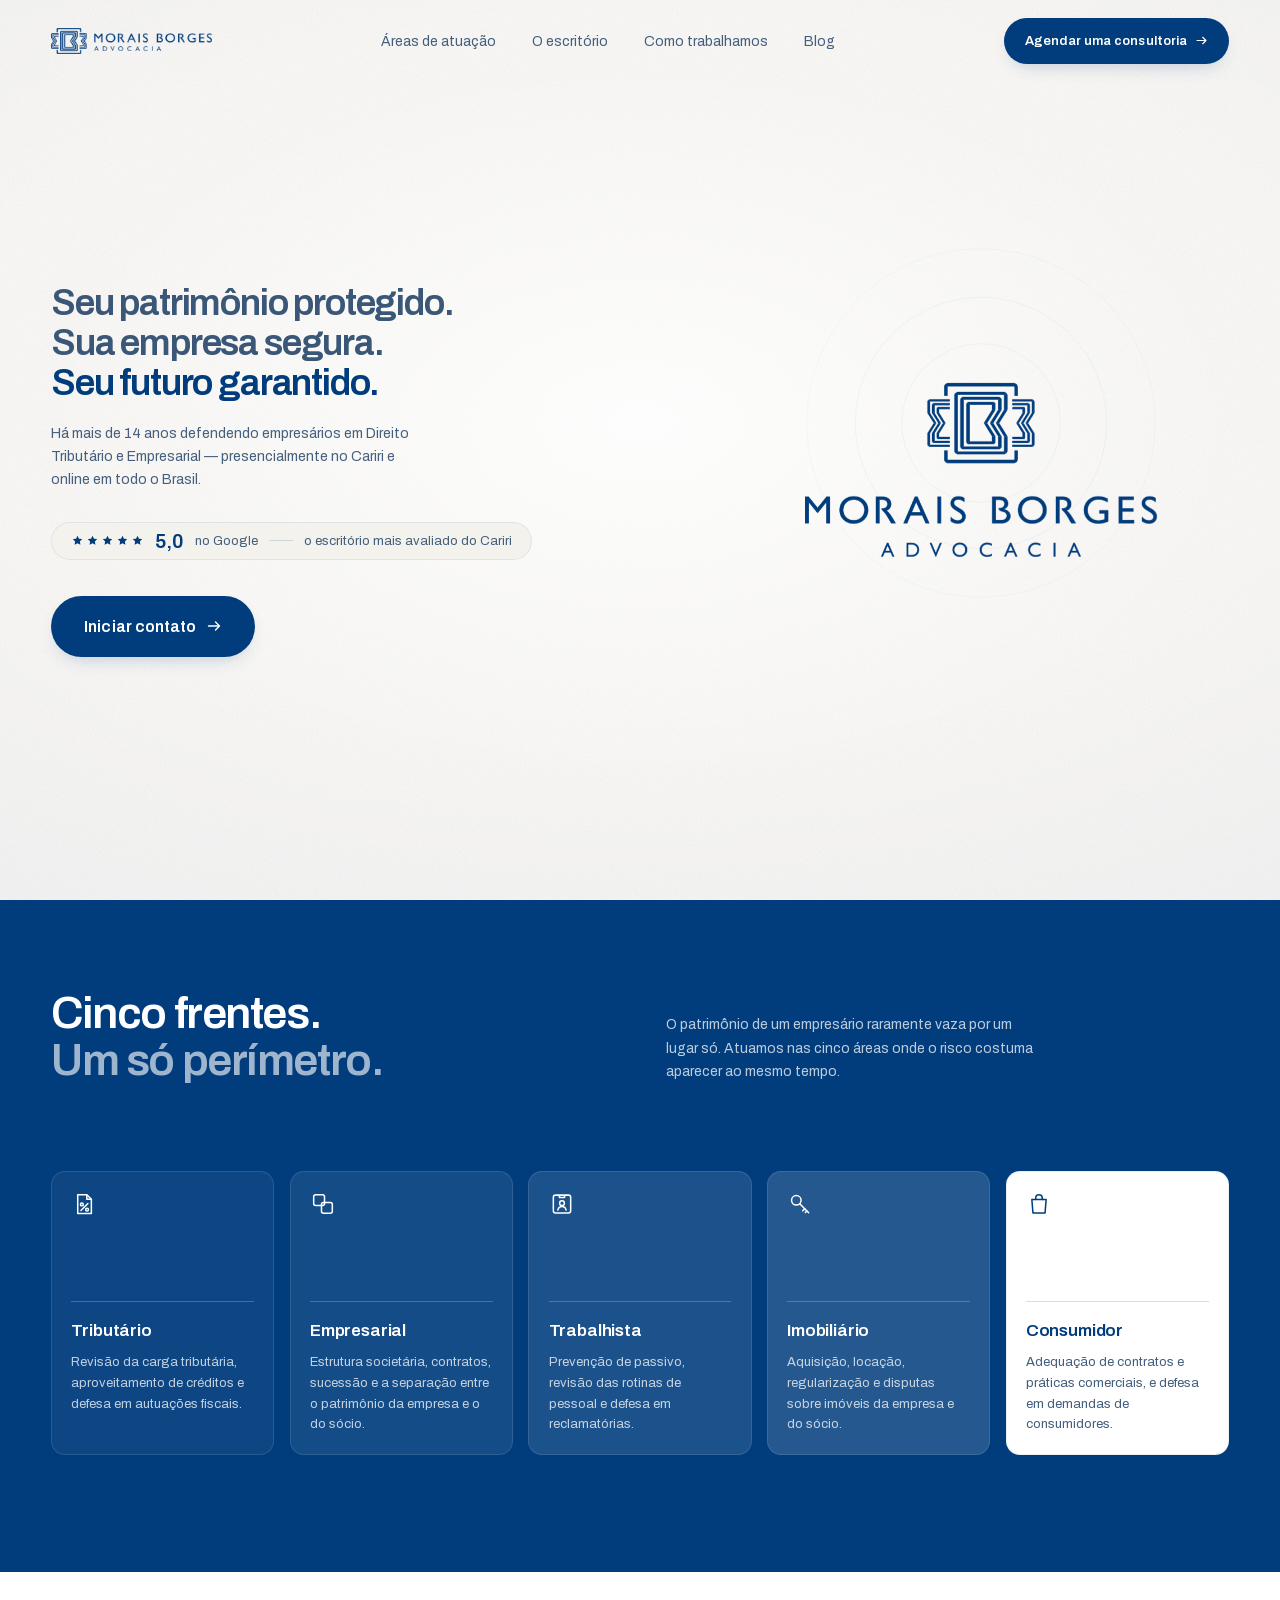
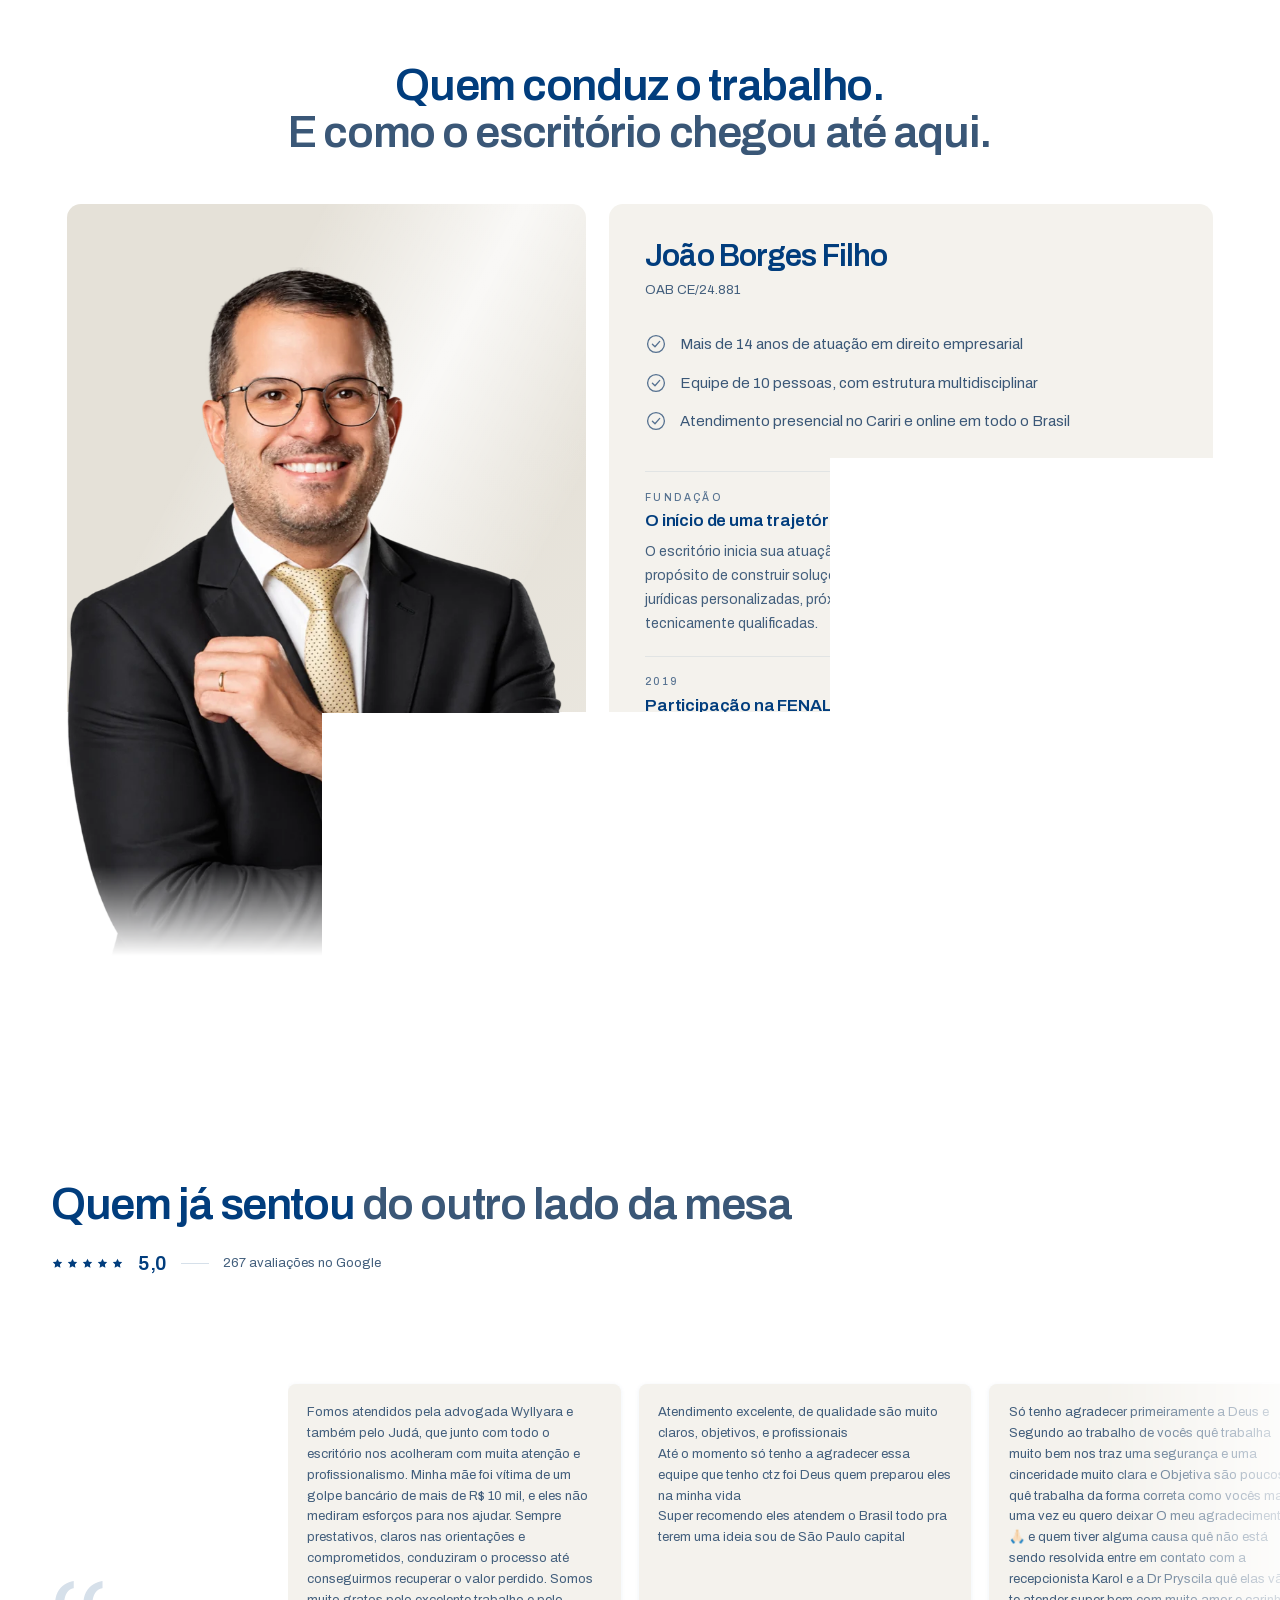
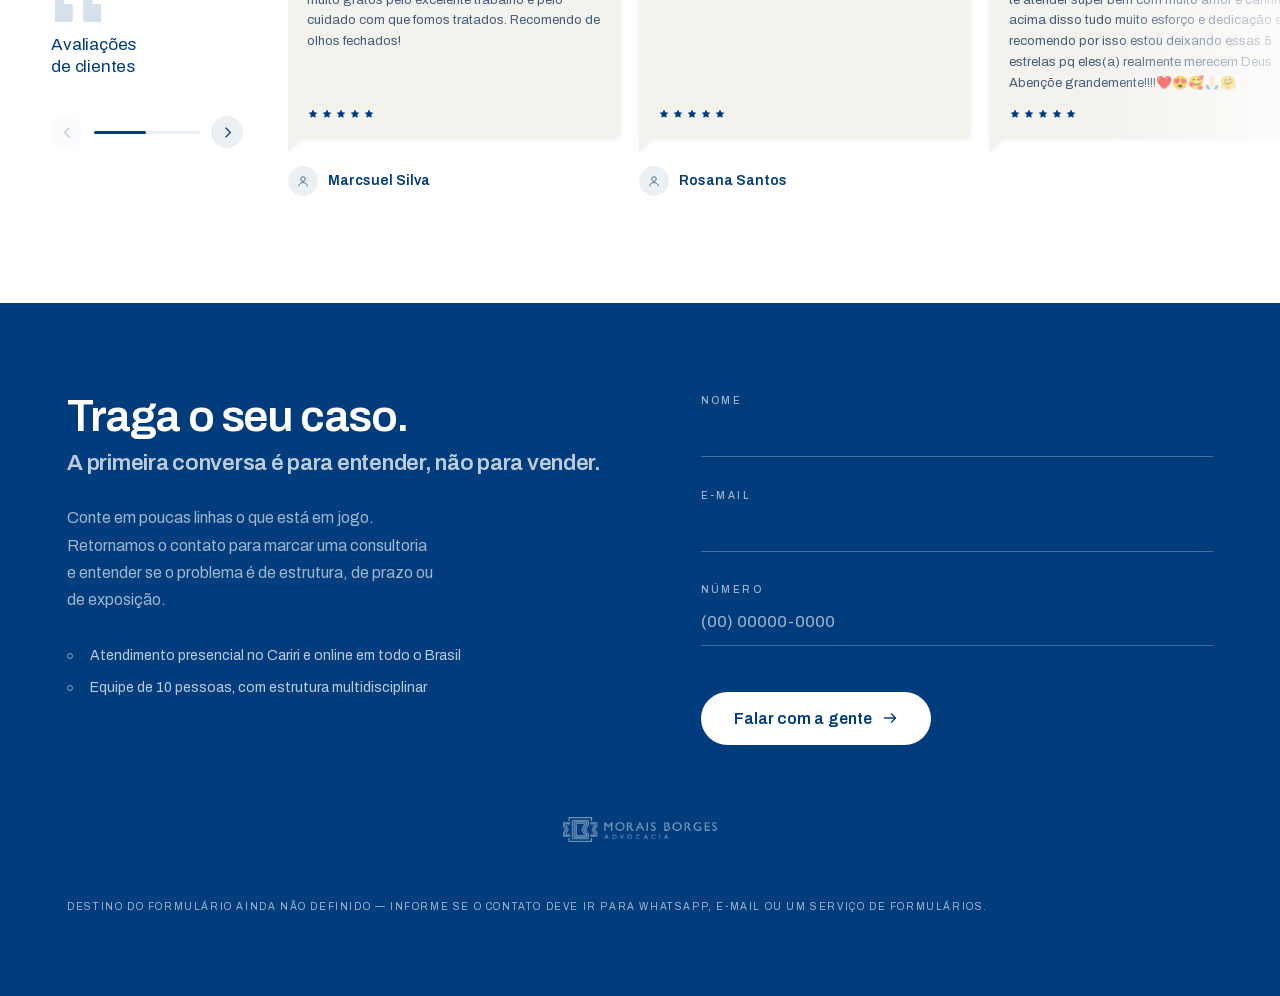
==== index.html @ 5ab36538 "Hero em duas colunas e retrato em cores na seção do escritório Duas mudanças pedidas pelo usuário, a" ====
<!doctype html>
<html lang="pt-BR">
<head>
  <meta charset="utf-8">
  <meta name="viewport" content="width=device-width, initial-scale=1">
  <title>Morais Borges — Advocacia Empresarial</title>
  <meta name="description" content="Advocacia empresarial preventiva em direito tributário, empresarial, trabalhista, imobiliário e do consumidor. Proteção patrimonial e redução de risco para empresários.">
  <meta name="theme-color" content="#ffffff">

  <link rel="preload" href="assets/fonts/archivo-0186fb75.woff2" as="font" type="font/woff2" crossorigin>
  <link rel="icon" href="assets/img/favicon-32.png" sizes="32x32">
  <link rel="apple-touch-icon" href="assets/img/favicon-180.png">
  <link rel="stylesheet" href="assets/css/fonts.css?v=20260930a">
  <link rel="stylesheet" href="assets/css/styles.css?v=20260930a">

  <script>
    // A revelação não depende de main.js: se ele falhar, faltar ou for bloqueado,
    // a hero ainda entra por conta própria em vez de ficar num campo vazio.
    document.documentElement.classList.add("js");
    document.addEventListener("DOMContentLoaded", function () {
      requestAnimationFrame(function () {
        requestAnimationFrame(function () { document.body.classList.add("is-ready"); });
      });
    });
  </script>
</head>
<body>
<!--
  THESIS: O padrão institucional da advocacia executado em papel branco, sem acento de
  cor: a autoridade vem da tipografia e da profundidade da tinta, não do dourado que a
  categoria usa por hábito. Recusa o arranjo frouxo do setor — foto de banco de imagens,
  balança, texto genérico centralizado sem grade.
  OWN-WORLD: papel branco com degraus de pedra quente (#FFFFFF → #E5E1D8), tinta azul
  (#013D7D, escolhida pelo usuário) como texto, fio, botão, faixa e único acento; uma grotesca só, do display
  à UI, com a hierarquia vindo de peso e entreletra; filetes de 1px, arcos concêntricos.
  STORY: o visitante entende que existe advocacia que atua antes do problema, acredita que
  este escritório trata patrimônio como estrutura, e agenda uma consultoria.
  FIRST VIEWPORT: uma coluna centrada de cinco peças — o lockup vertical da marca, com
  arcos concêntricos irradiando do monograma sobre papel iluminado no meio e fechado
  nas bordas; título em três linhas, as duas primeiras em tinta rebaixada e a
  terceira em tinta cheia; subtítulo; selo de prova em pílula de papel com
  as estrelas em tinta; e o botão de ação. O retrato, os balões de vidro e o traço de
  caneta existiram aqui e saíram a pedido do usuário; o retrato está guardado na pasta
  para uma seção futura.
  FORM: padrão da categoria escolhido pelo usuário na mesa de direção, depois revertido
  por ele do registro marinho-e-dourado para papel branco sem ouro; seed 777f4f62.
  FINISH: unreviewed and undocumented is unfinished; this build ends with the finish review, the verdict, and DESIGN.md
-->

<a class="skip-link" href="#conteudo">Pular para o conteúdo</a>

<header class="masthead" data-masthead>
  <div class="masthead__inner">
    <a class="brand" href="#topo">
      <img class="brand__logo" src="assets/img/logo-morais-borges.webp"
           alt="Morais Borges Advocacia — ir para o topo"
           width="856" height="143" fetchpriority="high" decoding="async">
    </a>

    <nav class="masthead__nav" aria-label="Navegação principal">
      <ul>
        <li><a href="#areas">Áreas de atuação</a></li>
        <li><a href="#escritorio">O escritório</a></li>
        <li><a href="#metodo">Como trabalhamos</a></li>
        <li><a href="blog.html">Blog</a></li>
      </ul>
    </nav>

    <div class="masthead__actions">
      <a class="btn btn--ink btn--sm" href="#agendar">
        Agendar uma consultoria
        <svg class="btn__arrow" viewBox="0 0 16 16" aria-hidden="true" focusable="false">
          <path d="M2.5 8h11M9.5 4l4 4-4 4" fill="none" stroke="currentColor" stroke-width="1.4" stroke-linecap="round" stroke-linejoin="round"/>
        </svg>
      </a>
      <button class="masthead__toggle" type="button" aria-expanded="false" aria-controls="menu-movel" data-menu-toggle>
        <span class="masthead__toggle-bars" aria-hidden="true"><i></i><i></i></span>
        <span class="u-sr">Abrir menu</span>
      </button>
    </div>
  </div>

  <div class="mobile-menu" id="menu-movel" hidden data-mobile-menu>
    <ul>
      <li><a href="#areas">Áreas de atuação</a></li>
      <li><a href="#escritorio">O escritório</a></li>
      <li><a href="#metodo">Como trabalhamos</a></li>
      <li><a href="blog.html">Blog</a></li>
    </ul>
    <a class="btn btn--ink btn--block" href="#agendar">Agendar uma consultoria</a>
  </div>
</header>

<main id="conteudo">

  <section class="hero" id="topo">
    <div class="hero__inner">

      <!-- Texto transcrito da imagem enviada pelo escritório. As três linhas do
           título são quebras autorais, não resultado de refluxo: a tríade se
           constrói uma linha por vez e precisa cair sempre assim. -->
      <div class="hero__lede">
        <h1 class="hero__title" data-reveal>
          <span class="hero__title-line">Seu patrimônio protegido.</span>
          <span class="hero__title-line">Sua empresa segura.</span>
          <em class="hero__title-line hero__title-line--accent">Seu futuro garantido.</em>
        </h1>

        <p class="hero__sub" data-reveal>
          Há mais de 14 anos defendendo empresários em Direito Tributário e
          Empresarial — presencialmente no Cariri e online em todo o Brasil.
        </p>

        <!-- As estrelas são desenhadas e ficam em tinta, não em ouro: esta
             página não tem cor de acento. O rótulo do role já diz a nota por
             extenso, então os cinco SVGs ficam fora da árvore acessível. -->
        <p class="hero__selo" data-reveal>
          <span class="hero__estrelas" role="img" aria-label="Nota cinco de cinco estrelas">
            <svg viewBox="0 0 24 24" aria-hidden="true"><path d="M12 3.1l2.7 5.47 6.03.88-4.36 4.25 1.03 6.01L12 16.87l-5.4 2.84 1.03-6.01L3.27 9.45l6.03-.88z" fill="currentColor"/></svg>
            <svg viewBox="0 0 24 24" aria-hidden="true"><path d="M12 3.1l2.7 5.47 6.03.88-4.36 4.25 1.03 6.01L12 16.87l-5.4 2.84 1.03-6.01L3.27 9.45l6.03-.88z" fill="currentColor"/></svg>
            <svg viewBox="0 0 24 24" aria-hidden="true"><path d="M12 3.1l2.7 5.47 6.03.88-4.36 4.25 1.03 6.01L12 16.87l-5.4 2.84 1.03-6.01L3.27 9.45l6.03-.88z" fill="currentColor"/></svg>
            <svg viewBox="0 0 24 24" aria-hidden="true"><path d="M12 3.1l2.7 5.47 6.03.88-4.36 4.25 1.03 6.01L12 16.87l-5.4 2.84 1.03-6.01L3.27 9.45l6.03-.88z" fill="currentColor"/></svg>
            <svg viewBox="0 0 24 24" aria-hidden="true"><path d="M12 3.1l2.7 5.47 6.03.88-4.36 4.25 1.03 6.01L12 16.87l-5.4 2.84 1.03-6.01L3.27 9.45l6.03-.88z" fill="currentColor"/></svg>
          </span>
          <b class="hero__nota">5,0</b>
          <span>no Google</span>
          <span class="hero__sep" aria-hidden="true"></span>
          <span>o escritório mais avaliado do Cariri</span>
        </p>

        <a class="btn btn--ink btn--lg hero__cta" href="#agendar" data-reveal>
          Iniciar contato
          <svg class="btn__arrow" viewBox="0 0 16 16" aria-hidden="true" focusable="false">
            <path d="M2.5 8h11M9.5 4l4 4-4 4" fill="none" stroke="currentColor" stroke-width="1.4" stroke-linecap="round" stroke-linejoin="round"/>
          </svg>
        </a>
      </div>
      <!-- A marca ocupa a coluna da direita, e os arcos são o halo dentro dela: concêntricos
           com o monograma, que já é feito de molduras concêntricas. Ficando
           dentro da figura, o halo acompanha a marca em qualquer largura sem
           precisar ser reancorado a cada quebra.
           O alt é vazio de propósito: o cabeçalho logo acima já anuncia
           "Morais Borges Advocacia", e repetir o nome aqui só faria o leitor
           de tela dizer a mesma coisa duas vezes. -->
      <figure class="hero__crest">
        <svg class="hero__arcs" viewBox="0 0 1000 1000" aria-hidden="true" focusable="false" data-parallax="-0.25">
          <g fill="none" stroke="currentColor" stroke-width="1" vector-effect="non-scaling-stroke">
            <circle cx="500" cy="500" r="150"/>
            <circle cx="500" cy="500" r="238"/>
            <circle cx="500" cy="500" r="330"/>
            <circle cx="500" cy="500" r="428"/>
            <circle cx="500" cy="500" r="534"/>
            <circle cx="500" cy="500" r="648"/>
          </g>
        </svg>

        <!-- A entrada vai na imagem, não na figura: a animação `rise` termina
             num transform próprio e apagaria o transform da figura. Quem
             carrega data-reveal não pode depender de transform. -->
        <img class="hero__logo" src="assets/img/logo-morais-borges-empilhado.webp" alt="" data-reveal
             width="1253" height="619" fetchpriority="high" decoding="async">
      </figure>
    </div>
  </section>

  <section class="areas" id="areas" aria-labelledby="areas-titulo">
    <div class="areas__inner">

      <header class="areas__head">
        <h2 class="areas__title" id="areas-titulo" data-reveal-scroll>
          Cinco frentes. <span>Um só perímetro.</span>
        </h2>
        <p class="areas__lede" data-reveal-scroll>
          O patrimônio de um empresário raramente vaza por um lugar só. Atuamos nas
          cinco áreas onde o risco costuma aparecer ao mesmo tempo.
        </p>
      </header>

      <ul class="areas__grid">
        <li class="area area--1" data-reveal-scroll>
          <span class="area__icon" aria-hidden="true">
            <svg viewBox="0 0 24 24" focusable="false"><path d="M6.2 3.4h8.4l4.2 4.2v13.2H6.2z" fill="none" stroke="currentColor" stroke-width="1.4" stroke-linejoin="round"/><path d="M14.6 3.4v4.2h4.2" fill="none" stroke="currentColor" stroke-width="1.4" stroke-linejoin="round"/><path d="M15.6 11.6 9.2 18" fill="none" stroke="currentColor" stroke-width="1.4" stroke-linecap="round"/><circle cx="10" cy="12.4" r="1.3" fill="none" stroke="currentColor" stroke-width="1.4"/><circle cx="14.8" cy="17.2" r="1.3" fill="none" stroke="currentColor" stroke-width="1.4"/></svg>
          </span>
          <span class="area__rule" aria-hidden="true"></span>
          <h3 class="area__name">Tributário</h3>
          <p class="area__text">Revisão da carga tributária, aproveitamento de créditos e defesa em autuações fiscais.</p>
        </li>
        <li class="area area--2" data-reveal-scroll>
          <span class="area__icon" aria-hidden="true">
            <svg viewBox="0 0 24 24" focusable="false"><rect x="3.4" y="3.4" width="10" height="10" rx="1.8" fill="none" stroke="currentColor" stroke-width="1.4"/><rect x="10.6" y="10.6" width="10" height="10" rx="1.8" fill="none" stroke="currentColor" stroke-width="1.4"/></svg>
          </span>
          <span class="area__rule" aria-hidden="true"></span>
          <h3 class="area__name">Empresarial</h3>
          <p class="area__text">Estrutura societária, contratos, sucessão e a separação entre o patrimônio da empresa e o do sócio.</p>
        </li>
        <li class="area area--3" data-reveal-scroll>
          <span class="area__icon" aria-hidden="true">
            <svg viewBox="0 0 24 24" focusable="false"><rect x="4" y="3.8" width="16" height="16.4" rx="2" fill="none" stroke="currentColor" stroke-width="1.4"/><path d="M9.6 3.8v2.2h4.8V3.8" fill="none" stroke="currentColor" stroke-width="1.4" stroke-linejoin="round"/><circle cx="12" cy="11.2" r="2.2" fill="none" stroke="currentColor" stroke-width="1.4"/><path d="M8.2 17.6c.5-2.1 2-3.2 3.8-3.2s3.3 1.1 3.8 3.2" fill="none" stroke="currentColor" stroke-width="1.4" stroke-linecap="round"/></svg>
          </span>
          <span class="area__rule" aria-hidden="true"></span>
          <h3 class="area__name">Trabalhista</h3>
          <p class="area__text">Prevenção de passivo, revisão das rotinas de pessoal e defesa em reclamatórias.</p>
        </li>
        <li class="area area--4" data-reveal-scroll>
          <span class="area__icon" aria-hidden="true">
            <svg viewBox="0 0 24 24" focusable="false"><circle cx="8.6" cy="8.6" r="4.4" fill="none" stroke="currentColor" stroke-width="1.4"/><path d="M11.8 11.8 20 20" fill="none" stroke="currentColor" stroke-width="1.4" stroke-linecap="round"/><path d="M16.4 16.4l-1.9 1.9M18.4 18.4l-1.5 1.5" fill="none" stroke="currentColor" stroke-width="1.4" stroke-linecap="round"/></svg>
          </span>
          <span class="area__rule" aria-hidden="true"></span>
          <h3 class="area__name">Imobiliário</h3>
          <p class="area__text">Aquisição, locação, regularização e disputas sobre imóveis da empresa e do sócio.</p>
        </li>
        <li class="area area--5" data-reveal-scroll>
          <span class="area__icon" aria-hidden="true">
            <svg viewBox="0 0 24 24" focusable="false"><path d="M5.4 7.8h13.2l-1 12.4H6.4z" fill="none" stroke="currentColor" stroke-width="1.4" stroke-linejoin="round"/><path d="M9 7.8V6.4a3 3 0 0 1 6 0v1.4" fill="none" stroke="currentColor" stroke-width="1.4" stroke-linecap="round"/></svg>
          </span>
          <span class="area__rule" aria-hidden="true"></span>
          <h3 class="area__name">Consumidor</h3>
          <p class="area__text">Adequação de contratos e práticas comerciais, e defesa em demandas de consumidores.</p>
        </li>
      </ul>

    </div>
  </section>

  <section class="profile" id="escritorio" aria-labelledby="escritorio-titulo">
    <div class="profile__inner">

      <h2 class="profile__title" id="escritorio-titulo" data-reveal-scroll>
        Quem conduz o trabalho.
        <span>E como o escritório chegou até aqui.</span>
      </h2>


      <div class="duo" data-reveal-scroll>

        <figure class="duo__photo">
          <img src="assets/img/retrato-advogado-cor.webp" alt="Retrato de João Borges Filho" width="754" height="1000" loading="lazy" decoding="async">
        </figure>

        <div class="duo__panel">

          <p class="duo__name">João Borges Filho</p>
          <p class="duo__oab">OAB CE/24.881</p>

          <ul class="checks">
            <li>
              <svg viewBox="0 0 22 22" aria-hidden="true" focusable="false">
                <circle cx="11" cy="11" r="8.4" fill="none" stroke="currentColor" stroke-width="1.3"/>
                <path d="M7.4 11.2 10 13.8l4.7-5.4" fill="none" stroke="currentColor" stroke-width="1.3" stroke-linecap="round" stroke-linejoin="round"/>
              </svg>
              Mais de 14 anos de atuação em direito empresarial
            </li>
            <li>
              <svg viewBox="0 0 22 22" aria-hidden="true" focusable="false">
                <circle cx="11" cy="11" r="8.4" fill="none" stroke="currentColor" stroke-width="1.3"/>
                <path d="M7.4 11.2 10 13.8l4.7-5.4" fill="none" stroke="currentColor" stroke-width="1.3" stroke-linecap="round" stroke-linejoin="round"/>
              </svg>
              Equipe de 10 pessoas, com estrutura multidisciplinar
            </li>
            <li>
              <svg viewBox="0 0 22 22" aria-hidden="true" focusable="false">
                <circle cx="11" cy="11" r="8.4" fill="none" stroke="currentColor" stroke-width="1.3"/>
                <path d="M7.4 11.2 10 13.8l4.7-5.4" fill="none" stroke="currentColor" stroke-width="1.3" stroke-linecap="round" stroke-linejoin="round"/>
              </svg>
              Atendimento presencial no Cariri e online em todo o Brasil
            </li>
          </ul>

          <div class="duo__story">
            <article class="marco">
              <span class="marco__label">Fundação</span>
              <h3 class="marco__title">O início de uma trajetória</h3>
              <p class="marco__text">O escritório inicia sua atuação com o propósito de construir soluções jurídicas personalizadas, próximas e tecnicamente qualificadas.</p>
            </article>
            <article class="marco">
              <span class="marco__label">2018</span>
              <h3 class="marco__title">Prêmio CDL Joazeiro Empresarial</h3>
              <p class="marco__text">Reconhecimento da trajetória e da atuação junto ao ambiente empresarial da região.</p>
            </article>
            <article class="marco">
              <span class="marco__label">2019</span>
              <h3 class="marco__title">Participação na FENALAW</h3>
              <p class="marco__text">Presença em um dos principais eventos jurídicos da América Latina.</p>
            </article>
            <article class="marco">
              <span class="marco__label">Hoje</span>
              <h3 class="marco__title">Uma equipe de 10 pessoas</h3>
              <p class="marco__text">Uma estrutura multidisciplinar preparada para atender clientes presencialmente no Cariri e online em todo o Brasil.</p>
            </article>
          </div>

          <a class="btn btn--ink btn--lg duo__cta" href="#agendar">
            Agendar uma consultoria
            <svg class="btn__arrow" viewBox="0 0 16 16" aria-hidden="true" focusable="false">
              <path d="M2.5 8h11M9.5 4l4 4-4 4" fill="none" stroke="currentColor" stroke-width="1.4" stroke-linecap="round" stroke-linejoin="round"/>
            </svg>
          </a>

        </div>
      </div>


    </div>
  </section>

  <!-- Avaliações reais do perfil do Google, transcritas literalmente: grafia,
       pontuação, quebras de linha e emoji são de quem escreveu, e não foram
       corrigidos. Editar as palavras de um cliente é falsear o depoimento.
       Faltam quatro das dez pedidas — ao acrescentar, copiar a estrutura de um
       card e ajustar data-nota e o aria-label se a nota não for cinco.
       NÃO inventar depoimento, nome ou nota. -->
  <section class="reviews" id="avaliacoes" aria-labelledby="avaliacoes-titulo">
    <div class="reviews__inner">

      <header class="reviews__head">
        <h2 class="reviews__title" id="avaliacoes-titulo" data-reveal-scroll>
          Quem já sentou <span>do outro lado da mesa</span>
        </h2>

        <p class="reviews__stat" data-reveal-scroll>
          <span class="reviews__stars" role="img" aria-label="Nota cinco de cinco">
            <svg viewBox="0 0 24 24" aria-hidden="true"><path d="M12 3.1l2.7 5.47 6.03.88-4.36 4.25 1.03 6.01L12 16.87l-5.4 2.84 1.03-6.01L3.27 9.45l6.03-.88z" fill="currentColor"/></svg>
            <svg viewBox="0 0 24 24" aria-hidden="true"><path d="M12 3.1l2.7 5.47 6.03.88-4.36 4.25 1.03 6.01L12 16.87l-5.4 2.84 1.03-6.01L3.27 9.45l6.03-.88z" fill="currentColor"/></svg>
            <svg viewBox="0 0 24 24" aria-hidden="true"><path d="M12 3.1l2.7 5.47 6.03.88-4.36 4.25 1.03 6.01L12 16.87l-5.4 2.84 1.03-6.01L3.27 9.45l6.03-.88z" fill="currentColor"/></svg>
            <svg viewBox="0 0 24 24" aria-hidden="true"><path d="M12 3.1l2.7 5.47 6.03.88-4.36 4.25 1.03 6.01L12 16.87l-5.4 2.84 1.03-6.01L3.27 9.45l6.03-.88z" fill="currentColor"/></svg>
            <svg viewBox="0 0 24 24" aria-hidden="true"><path d="M12 3.1l2.7 5.47 6.03.88-4.36 4.25 1.03 6.01L12 16.87l-5.4 2.84 1.03-6.01L3.27 9.45l6.03-.88z" fill="currentColor"/></svg>
          </span>
          <b class="reviews__score">5,0</b>
          <span class="reviews__sep" aria-hidden="true"></span>
          <span>267 avaliações no Google</span>
        </p>
      </header>

      <div class="reviews__body">

        <aside class="reviews__aside" data-reveal-scroll>
          <span class="reviews__quote" aria-hidden="true">&ldquo;</span>
          <p class="reviews__label">Avaliações<br>de clientes</p>

          <div class="reviews__nav">
            <button class="reviews__arrow" type="button" data-scroll="prev" aria-controls="trilho-avaliacoes">
              <svg viewBox="0 0 16 16" aria-hidden="true" focusable="false"><path d="M10 2.5 4.5 8l5.5 5.5" fill="none" stroke="currentColor" stroke-width="1.5" stroke-linecap="round" stroke-linejoin="round"/></svg>
              <span class="u-sr">Avaliações anteriores</span>
            </button>
            <div class="reviews__progress" data-drag><span data-progress></span></div>
            <button class="reviews__arrow" type="button" data-scroll="next" aria-controls="trilho-avaliacoes">
              <svg viewBox="0 0 16 16" aria-hidden="true" focusable="false"><path d="M6 2.5 11.5 8 6 13.5" fill="none" stroke="currentColor" stroke-width="1.5" stroke-linecap="round" stroke-linejoin="round"/></svg>
              <span class="u-sr">Próximas avaliações</span>
            </button>
          </div>
        </aside>

        <ul class="reviews__track" id="trilho-avaliacoes" data-track tabindex="0" aria-label="Avaliações de clientes">
          <li class="review" data-reveal-scroll>
            <div class="review__bubble">
              <p class="review__text">Fomos atendidos pela advogada Wyllyara e também pelo Judá, que junto com todo o escritório nos acolheram com muita atenção e profissionalismo. Minha mãe foi vítima de um golpe bancário de mais de R$ 10 mil, e eles não mediram esforços para nos ajudar. Sempre prestativos, claros nas orientações e comprometidos, conduziram o processo até conseguirmos recuperar o valor perdido. Somos muito gratos pelo excelente trabalho e pelo cuidado com que fomos tratados. Recomendo de olhos fechados!</p>
              <span class="review__stars" role="img" aria-label="Nota cinco de cinco estrelas" data-nota="5">
                <svg viewBox="0 0 24 24" aria-hidden="true"><path d="M12 3.1l2.7 5.47 6.03.88-4.36 4.25 1.03 6.01L12 16.87l-5.4 2.84 1.03-6.01L3.27 9.45l6.03-.88z" fill="currentColor"/></svg>
                <svg viewBox="0 0 24 24" aria-hidden="true"><path d="M12 3.1l2.7 5.47 6.03.88-4.36 4.25 1.03 6.01L12 16.87l-5.4 2.84 1.03-6.01L3.27 9.45l6.03-.88z" fill="currentColor"/></svg>
                <svg viewBox="0 0 24 24" aria-hidden="true"><path d="M12 3.1l2.7 5.47 6.03.88-4.36 4.25 1.03 6.01L12 16.87l-5.4 2.84 1.03-6.01L3.27 9.45l6.03-.88z" fill="currentColor"/></svg>
                <svg viewBox="0 0 24 24" aria-hidden="true"><path d="M12 3.1l2.7 5.47 6.03.88-4.36 4.25 1.03 6.01L12 16.87l-5.4 2.84 1.03-6.01L3.27 9.45l6.03-.88z" fill="currentColor"/></svg>
                <svg viewBox="0 0 24 24" aria-hidden="true"><path d="M12 3.1l2.7 5.47 6.03.88-4.36 4.25 1.03 6.01L12 16.87l-5.4 2.84 1.03-6.01L3.27 9.45l6.03-.88z" fill="currentColor"/></svg>
              </span>
            </div>
            <div class="review__author">
              <span class="review__avatar" aria-hidden="true">
                <svg viewBox="0 0 24 24" focusable="false"><circle cx="12" cy="9" r="3.4" fill="none" stroke="currentColor" stroke-width="1.4"/><path d="M5.6 19.3c.7-3.3 3.3-5 6.4-5s5.7 1.7 6.4 5" fill="none" stroke="currentColor" stroke-width="1.4" stroke-linecap="round"/></svg>
              </span>
              <span class="review__who">
                <span class="review__name">Marcsuel Silva</span>
              </span>
            </div>
          </li>
          <li class="review" data-reveal-scroll>
            <div class="review__bubble">
              <p class="review__text">Atendimento excelente, de qualidade são muito claros, objetivos, e profissionais<br>
                Até o momento só tenho a agradecer essa equipe que tenho ctz foi Deus quem preparou eles na minha vida<br>
                Super recomendo eles atendem o Brasil todo pra terem uma ideia sou de São Paulo capital</p>
              <span class="review__stars" role="img" aria-label="Nota cinco de cinco estrelas" data-nota="5">
                <svg viewBox="0 0 24 24" aria-hidden="true"><path d="M12 3.1l2.7 5.47 6.03.88-4.36 4.25 1.03 6.01L12 16.87l-5.4 2.84 1.03-6.01L3.27 9.45l6.03-.88z" fill="currentColor"/></svg>
                <svg viewBox="0 0 24 24" aria-hidden="true"><path d="M12 3.1l2.7 5.47 6.03.88-4.36 4.25 1.03 6.01L12 16.87l-5.4 2.84 1.03-6.01L3.27 9.45l6.03-.88z" fill="currentColor"/></svg>
                <svg viewBox="0 0 24 24" aria-hidden="true"><path d="M12 3.1l2.7 5.47 6.03.88-4.36 4.25 1.03 6.01L12 16.87l-5.4 2.84 1.03-6.01L3.27 9.45l6.03-.88z" fill="currentColor"/></svg>
                <svg viewBox="0 0 24 24" aria-hidden="true"><path d="M12 3.1l2.7 5.47 6.03.88-4.36 4.25 1.03 6.01L12 16.87l-5.4 2.84 1.03-6.01L3.27 9.45l6.03-.88z" fill="currentColor"/></svg>
                <svg viewBox="0 0 24 24" aria-hidden="true"><path d="M12 3.1l2.7 5.47 6.03.88-4.36 4.25 1.03 6.01L12 16.87l-5.4 2.84 1.03-6.01L3.27 9.45l6.03-.88z" fill="currentColor"/></svg>
              </span>
            </div>
            <div class="review__author">
              <span class="review__avatar" aria-hidden="true">
                <svg viewBox="0 0 24 24" focusable="false"><circle cx="12" cy="9" r="3.4" fill="none" stroke="currentColor" stroke-width="1.4"/><path d="M5.6 19.3c.7-3.3 3.3-5 6.4-5s5.7 1.7 6.4 5" fill="none" stroke="currentColor" stroke-width="1.4" stroke-linecap="round"/></svg>
              </span>
              <span class="review__who">
                <span class="review__name">Rosana Santos</span>
              </span>
            </div>
          </li>
          <li class="review" data-reveal-scroll>
            <div class="review__bubble">
              <p class="review__text">Só tenho agradecer primeiramente a Deus e Segundo ao trabalho de vocês quê trabalha muito bem nos traz uma segurança e uma cinceridade muito clara e Objetiva são poucos quê trabalha da forma correta como vocês mais uma vez eu quero deixar O meu agradecimento 🙏🏻 e quem tiver alguma causa quê não está sendo resolvida entre em contato com a recepcionista Karol e a Dr Pryscila quê elas vão te atender super bem com muito amor e carinho e acima disso tudo muito esforço e dedicação eu recomendo por isso estou deixando essas 5 estrelas pq eles(a) realmente merecem Deus Abençõe grandemente!!!!❤️😍🥰🙏🏻🤗</p>
              <span class="review__stars" role="img" aria-label="Nota cinco de cinco estrelas" data-nota="5">
                <svg viewBox="0 0 24 24" aria-hidden="true"><path d="M12 3.1l2.7 5.47 6.03.88-4.36 4.25 1.03 6.01L12 16.87l-5.4 2.84 1.03-6.01L3.27 9.45l6.03-.88z" fill="currentColor"/></svg>
                <svg viewBox="0 0 24 24" aria-hidden="true"><path d="M12 3.1l2.7 5.47 6.03.88-4.36 4.25 1.03 6.01L12 16.87l-5.4 2.84 1.03-6.01L3.27 9.45l6.03-.88z" fill="currentColor"/></svg>
                <svg viewBox="0 0 24 24" aria-hidden="true"><path d="M12 3.1l2.7 5.47 6.03.88-4.36 4.25 1.03 6.01L12 16.87l-5.4 2.84 1.03-6.01L3.27 9.45l6.03-.88z" fill="currentColor"/></svg>
                <svg viewBox="0 0 24 24" aria-hidden="true"><path d="M12 3.1l2.7 5.47 6.03.88-4.36 4.25 1.03 6.01L12 16.87l-5.4 2.84 1.03-6.01L3.27 9.45l6.03-.88z" fill="currentColor"/></svg>
                <svg viewBox="0 0 24 24" aria-hidden="true"><path d="M12 3.1l2.7 5.47 6.03.88-4.36 4.25 1.03 6.01L12 16.87l-5.4 2.84 1.03-6.01L3.27 9.45l6.03-.88z" fill="currentColor"/></svg>
              </span>
            </div>
            <div class="review__author">
              <span class="review__avatar" aria-hidden="true">
                <svg viewBox="0 0 24 24" focusable="false"><circle cx="12" cy="9" r="3.4" fill="none" stroke="currentColor" stroke-width="1.4"/><path d="M5.6 19.3c.7-3.3 3.3-5 6.4-5s5.7 1.7 6.4 5" fill="none" stroke="currentColor" stroke-width="1.4" stroke-linecap="round"/></svg>
              </span>
              <span class="review__who">
                <span class="review__name">Beatriz Bezerra</span>
              </span>
            </div>
          </li>
          <li class="review" data-reveal-scroll>
            <div class="review__bubble">
              <p class="review__text">Escritório de excelência, com profissionais competentes, humanos e sensíveis, características fundamentais para nos ajudar a solucionar nossas questões que envolvam a justiça.<br>
                Um dos pontos principais que encontrei, ao precisar dos serviços do escritório Morais Borges Advocacia foi a maneira como fui acolhida e tive minha demanda ouvida com atenção e cuidado. Depois disso, me chamou a atenção a celeridade e o zelo dos profissionais, sempre prontos a tirar todas as minhas dúvidas.<br>
                Estão de parabéns. Recomendo sem pestanejar.</p>
              <span class="review__stars" role="img" aria-label="Nota cinco de cinco estrelas" data-nota="5">
                <svg viewBox="0 0 24 24" aria-hidden="true"><path d="M12 3.1l2.7 5.47 6.03.88-4.36 4.25 1.03 6.01L12 16.87l-5.4 2.84 1.03-6.01L3.27 9.45l6.03-.88z" fill="currentColor"/></svg>
                <svg viewBox="0 0 24 24" aria-hidden="true"><path d="M12 3.1l2.7 5.47 6.03.88-4.36 4.25 1.03 6.01L12 16.87l-5.4 2.84 1.03-6.01L3.27 9.45l6.03-.88z" fill="currentColor"/></svg>
                <svg viewBox="0 0 24 24" aria-hidden="true"><path d="M12 3.1l2.7 5.47 6.03.88-4.36 4.25 1.03 6.01L12 16.87l-5.4 2.84 1.03-6.01L3.27 9.45l6.03-.88z" fill="currentColor"/></svg>
                <svg viewBox="0 0 24 24" aria-hidden="true"><path d="M12 3.1l2.7 5.47 6.03.88-4.36 4.25 1.03 6.01L12 16.87l-5.4 2.84 1.03-6.01L3.27 9.45l6.03-.88z" fill="currentColor"/></svg>
                <svg viewBox="0 0 24 24" aria-hidden="true"><path d="M12 3.1l2.7 5.47 6.03.88-4.36 4.25 1.03 6.01L12 16.87l-5.4 2.84 1.03-6.01L3.27 9.45l6.03-.88z" fill="currentColor"/></svg>
              </span>
            </div>
            <div class="review__author">
              <span class="review__avatar" aria-hidden="true">
                <svg viewBox="0 0 24 24" focusable="false"><circle cx="12" cy="9" r="3.4" fill="none" stroke="currentColor" stroke-width="1.4"/><path d="M5.6 19.3c.7-3.3 3.3-5 6.4-5s5.7 1.7 6.4 5" fill="none" stroke="currentColor" stroke-width="1.4" stroke-linecap="round"/></svg>
              </span>
              <span class="review__who">
                <span class="review__name">Sammyra Santana</span>
              </span>
            </div>
          </li>
          <li class="review" data-reveal-scroll>
            <div class="review__bubble">
              <p class="review__text">O advogado João Filho e sua equipe tem zelo e compromisso com o processo do cliente. Conseguem humanizar as relações e abraçam a causa mostrando o interesse pela totalidade dos fatos sem desconsiderar a carga emocional do cliente. Assumiu meu processo com muita humanização, prestou e presta o melhor serviço, buscando sempre a melhor opção. De uma receptividade ímpar acolhe e caminha sempre junto, sem dúvida alguma é o melhor escritório de advocacia da região.</p>
              <span class="review__stars" role="img" aria-label="Nota cinco de cinco estrelas" data-nota="5">
                <svg viewBox="0 0 24 24" aria-hidden="true"><path d="M12 3.1l2.7 5.47 6.03.88-4.36 4.25 1.03 6.01L12 16.87l-5.4 2.84 1.03-6.01L3.27 9.45l6.03-.88z" fill="currentColor"/></svg>
                <svg viewBox="0 0 24 24" aria-hidden="true"><path d="M12 3.1l2.7 5.47 6.03.88-4.36 4.25 1.03 6.01L12 16.87l-5.4 2.84 1.03-6.01L3.27 9.45l6.03-.88z" fill="currentColor"/></svg>
                <svg viewBox="0 0 24 24" aria-hidden="true"><path d="M12 3.1l2.7 5.47 6.03.88-4.36 4.25 1.03 6.01L12 16.87l-5.4 2.84 1.03-6.01L3.27 9.45l6.03-.88z" fill="currentColor"/></svg>
                <svg viewBox="0 0 24 24" aria-hidden="true"><path d="M12 3.1l2.7 5.47 6.03.88-4.36 4.25 1.03 6.01L12 16.87l-5.4 2.84 1.03-6.01L3.27 9.45l6.03-.88z" fill="currentColor"/></svg>
                <svg viewBox="0 0 24 24" aria-hidden="true"><path d="M12 3.1l2.7 5.47 6.03.88-4.36 4.25 1.03 6.01L12 16.87l-5.4 2.84 1.03-6.01L3.27 9.45l6.03-.88z" fill="currentColor"/></svg>
              </span>
            </div>
            <div class="review__author">
              <span class="review__avatar" aria-hidden="true">
                <svg viewBox="0 0 24 24" focusable="false"><circle cx="12" cy="9" r="3.4" fill="none" stroke="currentColor" stroke-width="1.4"/><path d="M5.6 19.3c.7-3.3 3.3-5 6.4-5s5.7 1.7 6.4 5" fill="none" stroke="currentColor" stroke-width="1.4" stroke-linecap="round"/></svg>
              </span>
              <span class="review__who">
                <span class="review__name">Amanda Alves</span>
              </span>
            </div>
          </li>
          <li class="review" data-reveal-scroll>
            <div class="review__bubble">
              <p class="review__text">Atendimento exemplar, com profissionais de alto padrão, trabalhando de maneira responsável, justa e honrosa. O serviço prestado por vocês ajudam a nossa sociedade a transformar conhecimento em justiça, desafios em vitórias e, é claro, direitos em realidade! Parabéns a todos que compõem a Morais Borges Advocacia!</p>
              <span class="review__stars" role="img" aria-label="Nota cinco de cinco estrelas" data-nota="5">
                <svg viewBox="0 0 24 24" aria-hidden="true"><path d="M12 3.1l2.7 5.47 6.03.88-4.36 4.25 1.03 6.01L12 16.87l-5.4 2.84 1.03-6.01L3.27 9.45l6.03-.88z" fill="currentColor"/></svg>
                <svg viewBox="0 0 24 24" aria-hidden="true"><path d="M12 3.1l2.7 5.47 6.03.88-4.36 4.25 1.03 6.01L12 16.87l-5.4 2.84 1.03-6.01L3.27 9.45l6.03-.88z" fill="currentColor"/></svg>
                <svg viewBox="0 0 24 24" aria-hidden="true"><path d="M12 3.1l2.7 5.47 6.03.88-4.36 4.25 1.03 6.01L12 16.87l-5.4 2.84 1.03-6.01L3.27 9.45l6.03-.88z" fill="currentColor"/></svg>
                <svg viewBox="0 0 24 24" aria-hidden="true"><path d="M12 3.1l2.7 5.47 6.03.88-4.36 4.25 1.03 6.01L12 16.87l-5.4 2.84 1.03-6.01L3.27 9.45l6.03-.88z" fill="currentColor"/></svg>
                <svg viewBox="0 0 24 24" aria-hidden="true"><path d="M12 3.1l2.7 5.47 6.03.88-4.36 4.25 1.03 6.01L12 16.87l-5.4 2.84 1.03-6.01L3.27 9.45l6.03-.88z" fill="currentColor"/></svg>
              </span>
            </div>
            <div class="review__author">
              <span class="review__avatar" aria-hidden="true">
                <svg viewBox="0 0 24 24" focusable="false"><circle cx="12" cy="9" r="3.4" fill="none" stroke="currentColor" stroke-width="1.4"/><path d="M5.6 19.3c.7-3.3 3.3-5 6.4-5s5.7 1.7 6.4 5" fill="none" stroke="currentColor" stroke-width="1.4" stroke-linecap="round"/></svg>
              </span>
              <span class="review__who">
                <span class="review__name">Yuri Bezerra Rodrigues Martins</span>
              </span>
            </div>
          </li>
        </ul>

      </div>


    </div>
  </section>


  <!-- TODO definir o destino do formulário. Enquanto FORM_DESTINO estiver
       vazio no main.js, o envio é bloqueado e o visitante recebe um aviso —
       melhor isso do que um formulário que engole o contato em silêncio. -->
  <section class="contact" id="agendar" aria-labelledby="agendar-titulo">
    <div class="contact__inner">

      <div class="contact__lede" data-reveal-scroll>
        <h2 class="contact__title" id="agendar-titulo">
          Traga o seu caso.
          <span>A primeira conversa é para entender, não para vender.</span>
        </h2>

        <p class="contact__text">
          Conte em poucas linhas o que está em jogo. Retornamos o contato para marcar uma
          consultoria e entender se o problema é de estrutura, de prazo ou de exposição.
        </p>

        <ul class="contact__points">
          <li>Atendimento presencial no Cariri e online em todo o Brasil</li>
          <li>Equipe de 10 pessoas, com estrutura multidisciplinar</li>
        </ul>
      </div>

      <form class="form" data-form novalidate data-reveal-scroll>

        <div class="field">
          <label class="field__label" for="campo-nome">Nome</label>
          <input class="field__input" id="campo-nome" name="nome" type="text"
                 autocomplete="name" autocapitalize="words" spellcheck="false"
                 aria-describedby="erro-nome" required>
          <p class="field__error" id="erro-nome" hidden>
            <svg viewBox="0 0 16 16" aria-hidden="true" focusable="false">
              <circle cx="8" cy="8" r="6.6" fill="none" stroke="currentColor" stroke-width="1.3"/>
              <path d="M8 4.6v4.1" fill="none" stroke="currentColor" stroke-width="1.4" stroke-linecap="round"/>
              <circle cx="8" cy="11.2" r="0.85" fill="currentColor"/>
            </svg>
            <span>Escreva o seu nome.</span>
          </p>
        </div>

        <div class="field">
          <label class="field__label" for="campo-email">E-mail</label>
          <input class="field__input" id="campo-email" name="email" type="email"
                 autocomplete="email" inputmode="email" spellcheck="false"
                 aria-describedby="erro-email" required>
          <p class="field__error" id="erro-email" hidden>
            <svg viewBox="0 0 16 16" aria-hidden="true" focusable="false">
              <circle cx="8" cy="8" r="6.6" fill="none" stroke="currentColor" stroke-width="1.3"/>
              <path d="M8 4.6v4.1" fill="none" stroke="currentColor" stroke-width="1.4" stroke-linecap="round"/>
              <circle cx="8" cy="11.2" r="0.85" fill="currentColor"/>
            </svg>
            <span>Confira o e-mail: falta o @ ou o domínio.</span>
          </p>
        </div>

        <div class="field">
          <label class="field__label" for="campo-telefone">Número</label>
          <input class="field__input" id="campo-telefone" name="telefone" type="tel"
                 autocomplete="tel" inputmode="tel" placeholder="(00) 00000-0000"
                 aria-describedby="erro-telefone" data-telefone required>
          <p class="field__error" id="erro-telefone" hidden>
            <svg viewBox="0 0 16 16" aria-hidden="true" focusable="false">
              <circle cx="8" cy="8" r="6.6" fill="none" stroke="currentColor" stroke-width="1.3"/>
              <path d="M8 4.6v4.1" fill="none" stroke="currentColor" stroke-width="1.4" stroke-linecap="round"/>
              <circle cx="8" cy="11.2" r="0.85" fill="currentColor"/>
            </svg>
            <span>Um número com DDD, fixo ou celular.</span>
          </p>
        </div>

        <!-- Armadilha de robô: invisível, fora da ordem de tabulação e
             escondida de leitores de tela. Gente nunca preenche. -->
        <div class="u-trap" aria-hidden="true">
          <label for="campo-assunto">Assunto</label>
          <input id="campo-assunto" name="assunto" type="text" tabindex="-1" autocomplete="off">
        </div>

        <button class="btn btn--ink btn--lg form__submit" type="submit">
          Falar com a gente
          <svg class="btn__arrow" viewBox="0 0 16 16" aria-hidden="true" focusable="false">
            <path d="M2.5 8h11M9.5 4l4 4-4 4" fill="none" stroke="currentColor" stroke-width="1.4" stroke-linecap="round" stroke-linejoin="round"/>
          </svg>
        </button>

        <p class="form__status" data-status role="status" aria-live="polite"></p>

      </form>

    </div>

    <!-- A mesma arte do cabeçalho, invertida para branco por filtro: a marca
         é de uma cor só, então brightness(0) invert(1) devolve a silhueta em
         branco puro sem precisar de um segundo arquivo. -->
    <img class="contact__mark" src="assets/img/logo-morais-borges.webp" alt=""
         width="856" height="143" loading="lazy" decoding="async">

    <p class="contact__notice">Destino do formulário ainda não definido — informe se o contato deve ir para WhatsApp, e-mail ou um serviço de formulários.</p>
  </section>

</main>

<script src="assets/js/main.js?v=20260930a" defer></script>
</body>
</html>
---- assets/css/fonts.css ----
/* Archivo, e só ela. A didone saiu quando o usuário pediu fonte sem
   serifa; a hierarquia passou a vir de peso, tamanho e entreletra. */

/* vietnamese */
@font-face {
  font-family: 'Archivo';
  font-style: italic;
  font-weight: 400;
  font-stretch: 100%;
  font-display: swap;
  src: url(../fonts/archivo-934b8844.woff2) format('woff2');
  unicode-range: U+0102-0103, U+0110-0111, U+0128-0129, U+0168-0169, U+01A0-01A1, U+01AF-01B0, U+0300-0301, U+0303-0304, U+0308-0309, U+0323, U+0329, U+1EA0-1EF9, U+20AB;
}
/* latin-ext */
@font-face {
  font-family: 'Archivo';
  font-style: italic;
  font-weight: 400;
  font-stretch: 100%;
  font-display: swap;
  src: url(../fonts/archivo-ddd2f07d.woff2) format('woff2');
  unicode-range: U+0100-02BA, U+02BD-02C5, U+02C7-02CC, U+02CE-02D7, U+02DD-02FF, U+0304, U+0308, U+0329, U+1D00-1DBF, U+1E00-1E9F, U+1EF2-1EFF, U+2020, U+20A0-20AB, U+20AD-20C0, U+2113, U+2C60-2C7F, U+A720-A7FF;
}
/* latin */
@font-face {
  font-family: 'Archivo';
  font-style: italic;
  font-weight: 400;
  font-stretch: 100%;
  font-display: swap;
  src: url(../fonts/archivo-49c93f2c.woff2) format('woff2');
  unicode-range: U+0000-00FF, U+0131, U+0152-0153, U+02BB-02BC, U+02C6, U+02DA, U+02DC, U+0304, U+0308, U+0329, U+2000-206F, U+20AC, U+2122, U+2191, U+2193, U+2212, U+2215, U+FEFF, U+FFFD;
}
/* vietnamese */
@font-face {
  font-family: 'Archivo';
  font-style: normal;
  font-weight: 400;
  font-stretch: 100%;
  font-display: swap;
  src: url(../fonts/archivo-fe4a1036.woff2) format('woff2');
  unicode-range: U+0102-0103, U+0110-0111, U+0128-0129, U+0168-0169, U+01A0-01A1, U+01AF-01B0, U+0300-0301, U+0303-0304, U+0308-0309, U+0323, U+0329, U+1EA0-1EF9, U+20AB;
}
/* latin-ext */
@font-face {
  font-family: 'Archivo';
  font-style: normal;
  font-weight: 400;
  font-stretch: 100%;
  font-display: swap;
  src: url(../fonts/archivo-c628a829.woff2) format('woff2');
  unicode-range: U+0100-02BA, U+02BD-02C5, U+02C7-02CC, U+02CE-02D7, U+02DD-02FF, U+0304, U+0308, U+0329, U+1D00-1DBF, U+1E00-1E9F, U+1EF2-1EFF, U+2020, U+20A0-20AB, U+20AD-20C0, U+2113, U+2C60-2C7F, U+A720-A7FF;
}
/* latin */
@font-face {
  font-family: 'Archivo';
  font-style: normal;
  font-weight: 400;
  font-stretch: 100%;
  font-display: swap;
  src: url(../fonts/archivo-0186fb75.woff2) format('woff2');
  unicode-range: U+0000-00FF, U+0131, U+0152-0153, U+02BB-02BC, U+02C6, U+02DA, U+02DC, U+0304, U+0308, U+0329, U+2000-206F, U+20AC, U+2122, U+2191, U+2193, U+2212, U+2215, U+FEFF, U+FFFD;
}
/* vietnamese */
@font-face {
  font-family: 'Archivo';
  font-style: normal;
  font-weight: 500;
  font-stretch: 100%;
  font-display: swap;
  src: url(../fonts/archivo-fe4a1036.woff2) format('woff2');
  unicode-range: U+0102-0103, U+0110-0111, U+0128-0129, U+0168-0169, U+01A0-01A1, U+01AF-01B0, U+0300-0301, U+0303-0304, U+0308-0309, U+0323, U+0329, U+1EA0-1EF9, U+20AB;
}
/* latin-ext */
@font-face {
  font-family: 'Archivo';
  font-style: normal;
  font-weight: 500;
  font-stretch: 100%;
  font-display: swap;
  src: url(../fonts/archivo-c628a829.woff2) format('woff2');
  unicode-range: U+0100-02BA, U+02BD-02C5, U+02C7-02CC, U+02CE-02D7, U+02DD-02FF, U+0304, U+0308, U+0329, U+1D00-1DBF, U+1E00-1E9F, U+1EF2-1EFF, U+2020, U+20A0-20AB, U+20AD-20C0, U+2113, U+2C60-2C7F, U+A720-A7FF;
}
/* latin */
@font-face {
  font-family: 'Archivo';
  font-style: normal;
  font-weight: 500;
  font-stretch: 100%;
  font-display: swap;
  src: url(../fonts/archivo-0186fb75.woff2) format('woff2');
  unicode-range: U+0000-00FF, U+0131, U+0152-0153, U+02BB-02BC, U+02C6, U+02DA, U+02DC, U+0304, U+0308, U+0329, U+2000-206F, U+20AC, U+2122, U+2191, U+2193, U+2212, U+2215, U+FEFF, U+FFFD;
}
/* vietnamese */
@font-face {
  font-family: 'Archivo';
  font-style: normal;
  font-weight: 600;
  font-stretch: 100%;
  font-display: swap;
  src: url(../fonts/archivo-fe4a1036.woff2) format('woff2');
  unicode-range: U+0102-0103, U+0110-0111, U+0128-0129, U+0168-0169, U+01A0-01A1, U+01AF-01B0, U+0300-0301, U+0303-0304, U+0308-0309, U+0323, U+0329, U+1EA0-1EF9, U+20AB;
}
/* latin-ext */
@font-face {
  font-family: 'Archivo';
  font-style: normal;
  font-weight: 600;
  font-stretch: 100%;
  font-display: swap;
  src: url(../fonts/archivo-c628a829.woff2) format('woff2');
  unicode-range: U+0100-02BA, U+02BD-02C5, U+02C7-02CC, U+02CE-02D7, U+02DD-02FF, U+0304, U+0308, U+0329, U+1D00-1DBF, U+1E00-1E9F, U+1EF2-1EFF, U+2020, U+20A0-20AB, U+20AD-20C0, U+2113, U+2C60-2C7F, U+A720-A7FF;
}
/* latin */
@font-face {
  font-family: 'Archivo';
  font-style: normal;
  font-weight: 600;
  font-stretch: 100%;
  font-display: swap;
  src: url(../fonts/archivo-0186fb75.woff2) format('woff2');
  unicode-range: U+0000-00FF, U+0131, U+0152-0153, U+02BB-02BC, U+02C6, U+02DA, U+02DC, U+0304, U+0308, U+0329, U+2000-206F, U+20AC, U+2122, U+2191, U+2193, U+2212, U+2215, U+FEFF, U+FFFD;
}
---- assets/css/styles.css ----
/* ==========================================================================
   Morais Borges — Advocacia Empresarial
   Mundo visual: institucional claro — papel branco e tinta azul (#013D7D), sem acento de cor.
   ========================================================================== */

/* Face de fallback com métricas casadas, para que a troca de fonte não
   reflua o texto. Valores medidos neste projeto, não estimados:
   Archivo ascent 87,8% / descent 21,0%, 99,3% de Arial.
   Os overrides são divididos pelo size-adjust, conforme a especificação. */
@font-face {
  font-family: "Archivo Fallback";
  font-style: normal;
  src: local("Arial"), local("Helvetica"), local("Liberation Sans");
  size-adjust: 99.3%;
  ascent-override: 88.4%;
  descent-override: 21.1%;
  line-gap-override: 0%;
}

:root {
  /* Papel em camadas — branco puro no fundo, pedra quente nas superfícies */
  --paper: #ffffff;
  --paper-2: #faf9f6;
  --paper-3: #f4f2ed;
  --paper-4: #edeae3;
  --paper-5: #e5e1d8;

  /* Tinta como acento único: a ênfase vem de profundidade, não de cor */
  --accent: #013d7d;
  --accent-strong: #044f9f;
  --accent-soft: #8ba2bb;
  --accent-glow: rgba(1, 61, 125, 0.05);

  /* Texto */
  --ink: #013d7d;
  --ink-2: #3a5777;
  --muted: #435f7d;
  --muted-deep: #557190;

  /* Filetes */
  --rule: rgba(1, 61, 125, 0.16);
  --rule-soft: rgba(1, 61, 125, 0.08);
  --rule-cool: rgba(1, 61, 125, 0.1);

  /* Tipografia */
  /* Uma família só. Os dois tokens continuam separados para que um passo de
     display possa divergir no futuro sem reescrever cada regra. */
  --font-display: "Archivo", "Archivo Fallback", -apple-system, BlinkMacSystemFont, "Segoe UI", sans-serif;
  --font-text: "Archivo", "Archivo Fallback", -apple-system, BlinkMacSystemFont, "Segoe UI", sans-serif;

  /* Ritmo */
  --gutter: clamp(1.25rem, 4vw, 3.5rem);
  --measure: 58ch;

  /* Movimento */
  --ease-out: cubic-bezier(0.16, 1, 0.3, 1);
  --ease-soft: cubic-bezier(0.4, 0, 0.2, 1);
}

/* --------------------------------------------------------------------------
   Reset e base
   -------------------------------------------------------------------------- */

*,
*::before,
*::after { box-sizing: border-box; }

html {
  -webkit-text-size-adjust: 100%;
  scroll-behavior: smooth;
  scrollbar-color: var(--accent-soft) var(--paper-2);
}

@media (prefers-reduced-motion: reduce) {
  html { scroll-behavior: auto; }
}

body {
  margin: 0;
  background: var(--paper);
  color: var(--ink);
  font-family: var(--font-text);
  font-size: 1rem;
  line-height: 1.6;
  font-synthesis-weight: none;
  -webkit-font-smoothing: antialiased;
  -moz-osx-font-smoothing: grayscale;
  overflow-x: hidden;
}

h1, h2, h3, p, ul, figure { margin: 0; }
ul { padding: 0; list-style: none; }
img, svg { display: block; max-width: 100%; }
b, strong { font-weight: 600; }

a { color: inherit; text-decoration: none; }

::selection {
  background: var(--accent);
  color: var(--paper);
}

:focus-visible {
  outline: 2px solid var(--accent);
  outline-offset: 3px;
}

/* Scrollbar — WebKit */
::-webkit-scrollbar { width: 11px; height: 11px; }
::-webkit-scrollbar-track { background: var(--paper-2); }
::-webkit-scrollbar-thumb {
  background: var(--accent-soft);
  border: 3px solid var(--paper-2);
  border-radius: 99px;
}
::-webkit-scrollbar-thumb:hover { background: var(--accent); }

/* Fora da tela e fora do alcance — diferente de .u-sr, que existe para ser
   lida em voz alta. Isto aqui não deve existir para ninguém. */
.u-trap {
  position: absolute;
  left: -9999px;
  width: 1px;
  height: 1px;
  overflow: hidden;
}

.u-sr {
  position: absolute;
  width: 1px; height: 1px;
  padding: 0; margin: -1px;
  overflow: hidden;
  clip-path: inset(50%);
  white-space: nowrap;
}

.skip-link {
  position: absolute;
  top: 0; left: 50%;
  transform: translate(-50%, -120%);
  z-index: 100;
  padding: 0.75rem 1.25rem;
  background: var(--accent);
  color: var(--paper);
  font-size: 0.875rem;
  font-weight: 600;
  border-radius: 0 0 14px 14px;
  transition: transform 0.24s var(--ease-out);
}
.skip-link:focus-visible { transform: translate(-50%, 0); }

/* Marcador de dado pendente — substituir por valor real */
.ph {
  color: var(--accent);
  font-weight: 600;
  font-variant-numeric: tabular-nums;
  border-bottom: 1px dotted var(--accent-soft);
  padding-bottom: 1px;
}

/* --------------------------------------------------------------------------
   Botões
   -------------------------------------------------------------------------- */

.btn {
  display: inline-flex;
  align-items: center;
  justify-content: center;
  gap: 0.6em;
  font-family: var(--font-text);
  font-weight: 600;
  letter-spacing: 0.005em;
  border: 1px solid transparent;
  border-radius: 999px;
  cursor: pointer;
  white-space: nowrap;
  transition:
    transform 0.32s var(--ease-out),
    background-color 0.32s var(--ease-soft),
    border-color 0.32s var(--ease-soft),
    color 0.32s var(--ease-soft),
    box-shadow 0.32s var(--ease-out);
}

.btn__arrow {
  width: 1em;
  height: 1em;
  flex: none;
  transition: transform 0.36s var(--ease-out);
}

.btn--sm { padding: 0.7rem 1.25rem; font-size: 0.8125rem; }
.btn--lg { padding: 1.05rem 2rem; font-size: 1rem; }
.btn--block { display: flex; width: 100%; padding: 0.95rem 1.5rem; font-size: 0.9375rem; }

.btn--ink {
  background: var(--accent);
  color: var(--paper);
  box-shadow: 0 8px 20px -10px rgba(1, 61, 125, 0.32);
}
.btn--ink:hover {
  background: var(--accent-strong);
  transform: translateY(-2px);
  box-shadow: 0 16px 32px -12px rgba(1, 61, 125, 0.38);
}
.btn--ink:hover .btn__arrow { transform: translateX(3px); }
.btn--ink:active { transform: translateY(0); }

.btn--ghost {
  color: var(--ink-2);
  border-color: var(--rule);
  background: transparent;
}
.btn--ghost:hover {
  color: var(--ink);
  border-color: rgba(1, 61, 125, 0.4);
  background: rgba(1, 61, 125, 0.04);
  transform: translateY(-2px);
}

/* --------------------------------------------------------------------------
   Cabeçalho
   -------------------------------------------------------------------------- */

.masthead {
  position: fixed;
  inset: 0 0 auto;
  z-index: 50;
  transition: background-color 0.4s var(--ease-soft), backdrop-filter 0.4s var(--ease-soft);
}

.masthead::after {
  content: "";
  position: absolute;
  inset: auto 0 0;
  height: 1px;
  background: linear-gradient(90deg, transparent, var(--rule) 20%, var(--rule) 80%, transparent);
  opacity: 0;
  transition: opacity 0.4s var(--ease-soft);
}

.masthead.is-stuck {
  background: rgba(255, 255, 255, 0.84);
  backdrop-filter: blur(14px) saturate(140%);
  -webkit-backdrop-filter: blur(14px) saturate(140%);
}
.masthead.is-stuck::after { opacity: 1; }

.masthead__inner {
  display: flex;
  align-items: center;
  justify-content: space-between;
  gap: 2rem;
  max-width: 84rem;
  margin: 0 auto;
  padding: 1.15rem var(--gutter);
}

/* A marca é o arquivo do cliente, sem recolorir. A altura manda; a largura
   segue a proporção do arquivo. */
.brand {
  display: inline-flex;
  align-items: center;
}
.brand__logo {
  display: block;
  width: auto;
  height: clamp(1.4rem, 2.1vw, 1.75rem);
}

.masthead__nav ul {
  display: flex;
  align-items: center;
  gap: 2.25rem;
}
.masthead__nav a {
  position: relative;
  font-size: 0.875rem;
  color: var(--muted);
  transition: color 0.28s var(--ease-soft);
}
.masthead__nav a::after {
  content: "";
  position: absolute;
  left: 0; right: 0; bottom: -6px;
  height: 1px;
  background: var(--accent);
  transform: scaleX(0);
  transform-origin: left;
  transition: transform 0.34s var(--ease-out);
}
.masthead__nav a:hover { color: var(--ink); }
.masthead__nav a:hover::after { transform: scaleX(1); }

/* Item de menu sem destino. Usa o mesmo vocabulário de pendência do resto do
   projeto — filete pontilhado — para que fique claro, a quem monta a página,
   que falta a URL. Não é <a>, então não recebe foco nem cursor de link e não
   promete um clique que não acontece. */
.nav-pendente {
  font-size: 0.875rem;
  color: var(--muted-deep);
  border-bottom: 1px dotted var(--accent-soft);
  padding-bottom: 1px;
  cursor: default;
}

.masthead__actions { display: flex; align-items: center; gap: 0.75rem; }

.masthead__toggle {
  display: none;
  width: 42px; height: 42px;
  align-items: center;
  justify-content: center;
  background: transparent;
  border: 1px solid var(--rule);
  border-radius: 999px;
  color: var(--ink);
  cursor: pointer;
}
.masthead__toggle-bars { display: grid; gap: 5px; }
.masthead__toggle-bars i {
  display: block;
  width: 16px; height: 1px;
  background: currentColor;
  transition: transform 0.3s var(--ease-out), opacity 0.3s var(--ease-out);
}
.masthead__toggle[aria-expanded="true"] .masthead__toggle-bars i:first-child { transform: translateY(3px) rotate(45deg); }
.masthead__toggle[aria-expanded="true"] .masthead__toggle-bars i:last-child { transform: translateY(-3px) rotate(-45deg); }

.mobile-menu {
  padding: 0.5rem var(--gutter) 1.75rem;
  background: rgba(255, 255, 255, 0.97);
  backdrop-filter: blur(16px);
  -webkit-backdrop-filter: blur(16px);
  border-top: 1px solid var(--rule-soft);
}
.mobile-menu[hidden] { display: none; }
.mobile-menu ul { display: grid; gap: 0.25rem; margin-bottom: 1.25rem; }
.mobile-menu a,
.mobile-menu .nav-pendente {
  display: block;
  padding: 0.85rem 0;
  font-size: 1.0625rem;
  color: var(--ink-2);
  border-bottom: 1px solid var(--rule-soft);
}
/* No menu móvel o filete de baixo já é a linha de cada item, então o
   pontilhado da pendência vai para cima para não se confundir com ela. */
.mobile-menu .nav-pendente {
  color: var(--muted-deep);
  border-bottom-style: dotted;
  border-bottom-color: var(--accent-soft);
}
.mobile-menu .btn { border-bottom: 0; color: var(--paper); }

/* --------------------------------------------------------------------------
   Hero
   -------------------------------------------------------------------------- */

.hero {
  position: relative;
  isolation: isolate;
  min-height: 100svh;
  display: flex;
  flex-direction: column;
  justify-content: center;
  /* A folga de baixo é maior que a de cima de propósito: com o conjunto
     centrado no que sobra, isso o empurra acima do centro geométrico, que é
     onde o olho espera encontrá-lo. */
  padding: clamp(5rem, 8.5vh, 6.25rem) 0 clamp(2rem, 4.5vh, 3.5rem);
  overflow: hidden;

  /* Papel: o grão é uma folha de ruído gerada no próprio CSS (feTurbulence
     num SVG embutido), não um arquivo de textura.

     Sobre esse papel, uma luz. A folha clareia até o branco puro atrás da
     marca e fecha nas bordas — é a mesma leitura de foco da referência, mas
     feita de tinta rebaixada e não de fundo bege: aqui não há cor de acento.
     O halo branco vem por cima do grão, então a textura aparece mais na
     periferia e some no centro, como papel sob um foco de luz. */
  background-color: var(--paper);
  background-image:
    radial-gradient(66% 56% at 50% 47%, rgba(255, 255, 255, 0.82) 0%, rgba(255, 255, 255, 0) 72%),
    radial-gradient(132% 104% at 50% 42%, rgba(1, 61, 125, 0) 38%, rgba(1, 61, 125, 0.062) 100%),
    linear-gradient(0deg, rgba(237, 234, 227, 0.32), rgba(237, 234, 227, 0.32)),
    url("data:image/svg+xml,%3Csvg xmlns='http://www.w3.org/2000/svg' width='180' height='180'%3E%3Cfilter id='p'%3E%3CfeTurbulence type='fractalNoise' baseFrequency='0.9' numOctaves='3' stitchTiles='stitch'/%3E%3CfeColorMatrix type='saturate' values='0'/%3E%3C/filter%3E%3Crect width='180' height='180' filter='url(%23p)' opacity='0.17'/%3E%3C/svg%3E");
  background-size: auto, auto, auto, 180px 180px;
  background-blend-mode: normal, normal, normal, multiply;
}

/* Os arcos são decoração e não podem interceptar o ponteiro. */
.hero__arcs { pointer-events: none; }

/* Duas colunas: a frase de um lado, a marca do outro. A coluna do texto é a
   maior — ela carrega título, subtítulo, selo e ação, enquanto a outra tem uma
   peça só. */
.hero__inner {
  position: relative;
  display: grid;
  grid-template-columns: minmax(0, 1fr) minmax(0, 0.8fr);
  align-items: center;
  gap: clamp(2rem, 5vw, 4.5rem);
  width: 100%;
  max-width: 84rem;
  margin: 0 auto;
  padding: 0 var(--gutter);
}

/* — A marca, que abre a tela — */

.hero__crest {
  /* A largura da marca é a medida da qual o halo deriva. Em porcentagem o halo
     não resolvia (o navegador devolvia 100% da figura), e além disso a relação
     entre marca e halo fica explícita aqui em vez de escondida num percentual. */
  --marca: min(22rem, 30vw);

  position: relative;
  z-index: 1;
  width: var(--marca);
  justify-self: center;
}

.hero__logo {
  position: relative;
  z-index: 1;
  display: block;
  width: 100%;
  height: auto;
}

/* Arcos concêntricos irradiando do monograma — não do centro do conjunto.
   O monograma ocupa os primeiros 285 de 619 pixels da arte, então seu centro
   está a 23% da altura da figura; é dali que a luz sai.
   O traço não escala com o viewBox, então continua com 1px em qualquer largura. */
.hero__arcs {
  position: absolute;
  left: 50%;
  top: 23%;
  width: min(calc(var(--marca) * 1.5), 64rem);
  /* O reset lá em cima dá max-width: 100% a toda img e svg. Aqui o halo
     precisa ser maior que a figura que o contém, então abre mão do teto —
     sem esta linha a largura acima é calculada e depois descartada. */
  max-width: none;
  aspect-ratio: 1;
  transform: translate(-50%, -50%) translate3d(var(--px, 0px), var(--py, 0px), 0);
  color: var(--ink);
  opacity: 0.085;
  pointer-events: none;
  z-index: 0;
  -webkit-mask-image: radial-gradient(closest-side, #000 55%, transparent 92%);
  mask-image: radial-gradient(closest-side, #000 55%, transparent 92%);
}

/* — Bloco de texto, abaixo da marca — */

.hero__lede {
  position: relative;
  z-index: 2;
  display: flex;
  flex-direction: column;
  align-items: flex-start;
  text-align: left;
}

/* O passo caiu de 3.125rem para 2.5rem: o título passou de duas linhas para
   três e agora divide a tela com a marca. Grande demais, a tríade empurraria
   o subtítulo para fora da primeira tela. */
.hero__title {
  font-family: var(--font-display);
  font-weight: 600;
  font-size: clamp(1.5rem, 2.9vw, 2.5rem);
  line-height: 1.08;
  letter-spacing: -0.032em;
  color: var(--ink-2);
}
/* Cada linha é um bloco, então a quebra autoral não depende de refluxo. Se
   ainda assim uma delas não couber, ela quebra dentro de si — degrada, não
   estoura. */
.hero__title-line { display: block; }

/* A tríade se constrói: as duas primeiras linhas em tinta rebaixada, a terceira
   em tinta cheia. A ênfase é a chegada, não a repetição.
   O itálico saiu com a didone: numa grotesca ele é só uma inclinação e não
   carrega ênfase nenhuma. Sobra a queda de tinta, que sempre foi o gesto. */
.hero__title-line--accent {
  color: var(--ink);
  /* A linha é um <em> — a ênfase é real e o leitor de tela deve anunciá-la —,
     mas o itálico do navegador viria junto. Aqui a ênfase é a tinta cheia. */
  font-style: normal;
}

.hero__sub {
  margin-top: clamp(1rem, 1.6vw, 1.4rem);
  max-width: 46ch;
  font-size: clamp(0.875rem, 1vw, 1.0625rem);
  line-height: 1.62;
  color: var(--muted);
  text-wrap: pretty;
}

/* Selo de prova: uma pílula de papel com filete, ecoando a forma do botão logo
   abaixo. Fica entre o subtítulo e a ação de propósito — é a última coisa lida
   antes de decidir. */
.hero__selo {
  display: inline-flex;
  align-items: center;
  flex-wrap: wrap;
  justify-content: center;
  gap: clamp(0.45rem, 0.9vw, 0.7rem);
  margin-top: clamp(1.4rem, 2.4vw, 2rem);
  padding: 0.5rem clamp(0.9rem, 1.6vw, 1.15rem);
  border: 1px solid var(--rule-soft);
  border-radius: 999px;
  background: var(--paper-3);
  font-size: 0.8125rem;
  line-height: 1.4;
  color: var(--muted);
}

.hero__estrelas {
  display: inline-flex;
  gap: 2px;
  color: var(--ink);
}
.hero__estrelas svg { width: 13px; height: 13px; }

.hero__nota {
  font-family: var(--font-display);
  font-size: 1.25rem;
  font-weight: 600;
  letter-spacing: -0.02em;
  line-height: 1;
  color: var(--ink);
  font-variant-numeric: tabular-nums;
}

/* Filete curto no lugar de um ponto ou barra: divide sem pesar. */
.hero__sep {
  width: 1.5rem;
  height: 1px;
  background: var(--rule);
}

.hero__cta { margin-top: clamp(1.6rem, 2.8vw, 2.25rem); }

/* — Trilho das áreas — */

/* --------------------------------------------------------------------------
   Movimento autorado — uma entrada orquestrada
   -------------------------------------------------------------------------- */

/* O estado oculto só existe quando há JS para revelá-lo. Sem script — ou com
   ele bloqueado — a hero chega inteira e estática, nunca em campo vazio. */
.js [data-reveal] {
  opacity: 0;
  transform: translateY(18px);
}
.is-ready [data-reveal] {
  animation: rise 1s var(--ease-out) forwards;
  animation-delay: var(--reveal-delay, 0ms);
}

/* O estado final lê --py, atualizado pelo rAF: a entrada entrega o elemento
   direto para a deriva, sem um segundo salto. */
@keyframes rise {
  to { opacity: 1; transform: translate3d(0, var(--py, 0px), 0); }
}

@media (prefers-reduced-motion: reduce) {
  .js [data-reveal] { opacity: 1 !important; transform: none !important; animation: none !important; }

  .btn, .btn__arrow, .masthead__nav a::after { transition: none !important; }
}

/* --------------------------------------------------------------------------
   Adaptação
   -------------------------------------------------------------------------- */

@media (max-width: 900px) {
  .masthead__nav { display: none; }
  .masthead__toggle { display: inline-flex; }
  .masthead__actions .btn--sm { display: none; }

  .hero { padding-top: clamp(7rem, 14vh, 9rem); }

  /* Uma coluna só. A marca sobe para o topo — ela é quem abre a página no
     telefone —, e o conjunto volta a ser centrado, que é o que assenta numa
     largura estreita. */
  .hero__inner {
    grid-template-columns: minmax(0, 1fr);
    justify-items: center;
  }
  .hero__crest {
    --marca: min(21rem, 70vw);
    order: -1;
    margin-bottom: clamp(1.5rem, 4vw, 2.25rem);
  }
  .hero__lede { align-items: center; text-align: center; }

  /* O halo aperta na coluna estreita: um círculo de 2,1× passaria por cima do
     título inteiro em vez de ficar atrás da marca. */
  .hero__arcs { width: calc(var(--marca) * 1.5); }
}

@media (max-width: 640px) {
  /* Três linhas, e não mais duas: o passo cai para que a mais longa — "Seu
     patrimônio protegido." — caiba numa linha só no telefone. */
  .hero__title { font-size: clamp(1.25rem, 5.6vw, 1.75rem); }
  .brand__kind { display: none; }
}

@media (max-width: 560px) {
  /* Na largura do telefone o selo quebra em duas linhas, e aí o filete
     separador fica pendurado no fim da primeira — um traço solto no ar. Ele
     some, e a quebra passa a ser o próprio separador. A pílula vira painel:
     raio de estádio só faz sentido em uma linha. */
  .hero__sep { display: none; }
  .hero__selo {
    border-radius: 14px;
    padding: 0.6rem 1rem;
    row-gap: 0.15rem;
  }
}

/* --------------------------------------------------------------------------
   Avaliações — trilho horizontal de balões
   Herda a gramática de balão da hero: fundo chapado, bico mascarado, sem aro.
   Aqui o bico desce pelo canto inferior esquerdo, apontando para quem assina.
   -------------------------------------------------------------------------- */

/* Faixa escura no meio do papel. Os tokens são locais à seção: nada fora dela
   herda a inversão, e cada elemento continua lendo um nome, não um literal. */
.reviews {
  --band: var(--paper);
  --band-fg: var(--ink);
  --band-fg-2: var(--ink-2);
  --band-fg-3: var(--muted);
  --band-rule: var(--rule);
  --band-soft: var(--rule-soft);

  /* O balão não pode ser branco numa faixa branca: some. Ele é um degrau de
     papel, e a sombra acompanha — sobre o azul ela era preta e forte para
     recortar o balão do fundo; sobre papel, uma sombra dessas sujaria a
     página, então vira tinta diluída. */
  --balao: var(--paper-3);
  --balao-sombra: 0 1px 2px rgba(1, 61, 125, 0.07);
  --balao-sombra-hover: 0 8px 20px rgba(1, 61, 125, 0.12);

  background: var(--band);
}

.reviews {
  position: relative;
  padding: clamp(5.5rem, 13vh, 9.5rem) 0 clamp(5rem, 11vh, 8rem);
  overflow: hidden;
}

.reviews__inner {
  width: 100%;
  max-width: 84rem;
  margin: 0 auto;
  padding-left: var(--gutter);
}

.reviews__head { padding-right: var(--gutter); }

/* Sem itálico: o acento em itálico do display é um por tela, e a hero já o usa.
   Aqui a ênfase é só a queda de tinta plena para tinta rebaixada. */
.reviews__title {
  font-family: var(--font-display);
  font-weight: 600;
  font-size: clamp(1.75rem, 3.5vw, 3.125rem);
  line-height: 1.04;
  letter-spacing: -0.032em;
  color: var(--band-fg);
  text-wrap: balance;
}
.reviews__title span { color: var(--band-fg-2); }

.reviews__stat {
  display: flex;
  flex-wrap: wrap;
  align-items: center;
  gap: clamp(0.6rem, 1.1vw, 0.9rem);
  margin-top: clamp(1.1rem, 2vw, 1.6rem);
  font-size: 0.8125rem;
  color: var(--band-fg-3);
}
.reviews__stars {
  display: inline-flex;
  gap: 2px;
  color: var(--band-fg);
}
.reviews__stars svg { width: 13px; height: 13px; }
.reviews__score {
  font-family: var(--font-display);
  font-size: 1.25rem;
  font-weight: 600;
  letter-spacing: -0.02em;
  line-height: 1;
  color: var(--band-fg);
  font-variant-numeric: tabular-nums;
}
/* Filete curto no lugar de um ponto ou barra: divide sem pesar. */
.reviews__sep {
  width: 1.75rem;
  height: 1px;
  background: var(--band-rule);
}

.reviews__body {
  display: grid;
  grid-template-columns: clamp(9rem, 15vw, 12.5rem) minmax(0, 1fr);
  gap: clamp(1.5rem, 3.5vw, 3.5rem);
  align-items: end;
  margin-top: clamp(3.5rem, 8vw, 6.5rem);
}

/* — Coluna de comando — */

.reviews__aside { padding-bottom: 3.5rem; }

/* A aspa é o glifo da própria fonte de display, não um vetor desenhado.
   Aspas ocupam fração pequena da caixa do em, então a escala tipográfica é
   muito maior que a ótica; a caixa é recortada em altura para assentar. */
.reviews__quote {
  display: block;
  font-family: var(--font-display);
  font-size: clamp(7rem, 11vw, 10rem);
  font-weight: 600;
  line-height: 1;
  height: 0.38em;
  color: var(--band-fg);
  opacity: 0.16;
  margin: 0 0 1.2rem -0.045em;
  user-select: none;
}

.reviews__label {
  font-family: var(--font-display);
  font-size: 1.0625rem;
  line-height: 1.3;
  letter-spacing: -0.012em;
  color: var(--band-fg);
}

.reviews__nav {
  display: flex;
  align-items: center;
  gap: 0.7rem;
  margin-top: clamp(1.75rem, 3vw, 2.5rem);
}

.reviews__arrow {
  display: inline-flex;
  align-items: center;
  justify-content: center;
  width: 32px;
  height: 32px;
  flex: none;
  padding: 0;
  background: var(--band-soft);
  border: 0;
  border-radius: 999px;
  color: var(--band-fg);
  cursor: pointer;
  transition: background-color 0.3s var(--ease-soft), color 0.3s var(--ease-soft), opacity 0.3s var(--ease-soft);
}
.reviews__arrow svg { width: 13px; height: 13px; }
.reviews__arrow:hover:not(:disabled) { background: var(--band-fg); color: var(--band); }
.reviews__arrow:disabled { opacity: 0.28; cursor: default; }

/* A barra é controle, não indicador: arrasta e move o trilho. */
.reviews__progress {
  position: relative;
  flex: 1;
  height: 3px;
  background: var(--band-soft);
  border-radius: 999px;
  cursor: grab;
  touch-action: none;
}
.reviews__progress::before {
  content: "";
  position: absolute;
  inset: -12px 0;
}
.reviews__progress:active { cursor: grabbing; }
.reviews__progress span {
  position: absolute;
  inset: 0 auto 0 0;
  width: 30%;
  background: var(--band-fg);
  border-radius: 999px;
  transform-origin: left;
  transition: transform 0.28s var(--ease-out);
}

/* — Trilho — */

.reviews__track {
  display: flex;
  align-items: stretch;
  gap: clamp(0.75rem, 1.4vw, 1.25rem);
  /* Sangra para fora da margem: o corte à direita é o que denuncia que há mais. */
  margin-right: calc(-1 * var(--gutter));
  padding: 0.5rem var(--gutter) 0.5rem 0;
  overflow-x: auto;
  overscroll-behavior-x: contain;
  scroll-snap-type: x mandatory;
  scrollbar-width: none;
  -webkit-mask-image: linear-gradient(90deg, #000 0 78%, transparent 100%);
  mask-image: linear-gradient(90deg, #000 0 78%, transparent 100%);
}
.reviews__track::-webkit-scrollbar { display: none; }
/* No fim do trilho não há o que revelar, então o esmaecimento sai de cena. */
.reviews__track.is-end {
  -webkit-mask-image: linear-gradient(90deg, #000 0 100%, transparent 100%);
  mask-image: linear-gradient(90deg, #000 0 100%, transparent 100%);
}

.review {
  flex: 0 0 clamp(16rem, 26vw, 23rem);
  display: flex;
  flex-direction: column;
  scroll-snap-align: start;
}

.review__bubble {
  position: relative;
  display: flex;
  flex-direction: column;
  gap: 0.9rem;
  /* Sem altura fixa: o trilho é flex, então os balões já esticam todos até o
     mais alto. O que define essa altura agora é o depoimento mais longo — e
     ele entra inteiro, porque cortar as palavras de um cliente no meio muda
     o que ele disse. */
  flex: 1;
  min-height: 9.5rem;
  padding: 1.15rem 1.2rem 1.2rem;
  background: var(--balao);
  border-radius: 8px;
  border-bottom-left-radius: 0;
  /* A sombra vai no filter, não no box-shadow, para o bico herdá-la junto. */
  filter: drop-shadow(var(--balao-sombra));
  transition: filter 0.35s var(--ease-out), transform 0.35s var(--ease-out);
}
.review:hover .review__bubble {
  transform: translateY(-3px);
  filter: drop-shadow(var(--balao-sombra-hover));
}
/* O bico: aresta vertical continuando a borda, hipotenusa fechando na ponta. */
.review__bubble::after {
  content: "";
  position: absolute;
  bottom: -13px;
  left: 0;
  width: 13px;
  height: 13px;
  background: var(--balao);
  clip-path: polygon(0 0, 100% 0, 0 100%);
}

/* Sem recorte. O clamp de 4 linhas que havia aqui cortava o depoimento no
   meio da frase — em vários deles, antes do desfecho. Um depoimento truncado
   é um depoimento reescrito. */
.review__text {
  font-size: 0.8125rem;
  line-height: 1.6;
  color: var(--muted);
}

.review__stars {
  display: inline-flex;
  gap: 2px;
  margin-top: auto;
  color: var(--ink);
}
.review__stars svg { width: 12px; height: 12px; }

/* A nota é por avaliação, não fixa em cinco: nem toda avaliação real do Google
   é cinco estrelas, e publicar cinco onde o cliente deu quatro é inventar
   prova. O atributo data-nota apaga as estrelas não dadas; o aria-label do
   mesmo elemento precisa dizer a nota por extenso, senão o leitor de tela
   continua ouvindo cinco. */
.review__stars[data-nota="4"] svg:nth-child(n + 5),
.review__stars[data-nota="3"] svg:nth-child(n + 4),
.review__stars[data-nota="2"] svg:nth-child(n + 3),
.review__stars[data-nota="1"] svg:nth-child(n + 2) { opacity: 0.22; }

.review__author {
  display: flex;
  align-items: center;
  gap: 0.65rem;
  margin-top: 1.7rem;
}
.review__avatar {
  display: inline-flex;
  align-items: center;
  justify-content: center;
  width: 30px;
  height: 30px;
  flex: none;
  background: var(--band-soft);
  border-radius: 999px;
  color: var(--band-fg-3);
}
.review__avatar svg { width: 16px; height: 16px; }

.review__who { display: flex; flex-direction: column; gap: 0.1rem; min-width: 0; }
.review__name {
  font-family: var(--font-display);
  font-size: 0.875rem;
  font-weight: 600;
  color: var(--band-fg);
  white-space: nowrap;
  overflow: hidden;
  text-overflow: ellipsis;
}
.review__date {
  font-size: 0.625rem;
  letter-spacing: 0.06em;
  color: var(--band-fg-3);
}

/* Aviso de pendência: legível e fácil de achar, sem disputar a composição. */
.reviews__notice {
  margin-top: clamp(2rem, 4vw, 3rem);
  padding-right: var(--gutter);
  font-size: 0.625rem;
  letter-spacing: 0.16em;
  text-transform: uppercase;
  color: var(--band-fg-3);
}

/* O oculto é armado pelo JS, nunca pelo CSS: sem script, ou com o observador
   indisponível, a seção nasce visível em vez de nascer vazia. */
.reviews.reveal-armed [data-reveal-scroll],
.areas.reveal-armed [data-reveal-scroll],
.profile.reveal-armed [data-reveal-scroll],
.contact.reveal-armed [data-reveal-scroll] {
  opacity: 0;
  transform: translateY(20px);
}
.reviews.is-visible [data-reveal-scroll],
.areas.is-visible [data-reveal-scroll],
.profile.is-visible [data-reveal-scroll],
.contact.is-visible [data-reveal-scroll] {
  animation: rise 0.9s var(--ease-out) forwards;
  animation-delay: var(--reveal-delay, 0ms);
}

@media (max-width: 900px) {
  .reviews__body {
    grid-template-columns: minmax(0, 1fr);
    gap: 1.75rem;
    align-items: start;
    margin-top: clamp(2.5rem, 6vw, 3.5rem);
  }
  .reviews__aside { padding: 0 var(--gutter) 0 0; }
  .reviews__quote { display: none; }
  .reviews__label { font-size: 1rem; }
  .reviews__nav { margin-top: 1rem; }
  .review { flex-basis: min(17rem, 76vw); }
}

/* --------------------------------------------------------------------------
   Áreas de atuação — cinco cartões numa faixa escura contínua
   A seção herda os tokens de faixa da seção anterior: a passagem escura da
   página é uma só, e um filete no topo separa as duas sem trocar o fundo.
   -------------------------------------------------------------------------- */

/* Volta ao papel. Os mesmos nomes de token da faixa escura são remapeados
   para a paleta clara, então cada regra da seção continua igual e o mundo
   inteiro inverte num lugar só. A troca de fundo já separa esta seção da
   anterior — o filete divisor deixou de ser necessário e saiu. */
.areas {
  --band: #013d7d;
  --band-fg: #ffffff;
  --band-fg-2: rgba(255, 255, 255, 0.62);
  /* 0.74, e não o 0.62 das outras faixas: aqui o texto de apoio mora dentro
     dos cartões, e cada cartão clareia o azul sob si. Sobre o quarto, que é
     o mais claro, 0.62 cairia para 3,9:1. Em 0.74 o pior caso é 4,85:1. */
  --band-fg-3: rgba(255, 255, 255, 0.74);
  --band-rule: rgba(255, 255, 255, 0.22);
  --band-soft: rgba(255, 255, 255, 0.11);

  position: relative;
  padding: clamp(4.5rem, 10vh, 7.5rem) 0 clamp(5.5rem, 13vh, 9rem);
  background: var(--band);
}

.areas__inner {
  width: 100%;
  max-width: 84rem;
  margin: 0 auto;
  padding: 0 var(--gutter);
}

.areas__head {
  display: grid;
  grid-template-columns: minmax(0, 1fr) minmax(0, 1fr);
  gap: clamp(1.5rem, 4vw, 4rem);
  align-items: end;
}

.areas__title {
  font-family: var(--font-display);
  font-weight: 600;
  font-size: clamp(1.75rem, 3.5vw, 3.125rem);
  line-height: 1.04;
  letter-spacing: -0.032em;
  color: var(--band-fg);
  text-wrap: balance;
}
.areas__title span { color: var(--band-fg-2); }

.areas__lede {
  max-width: 46ch;
  font-size: clamp(0.875rem, 0.95vw, 1rem);
  line-height: 1.66;
  color: var(--band-fg-3);
  text-wrap: pretty;
}

.areas__grid {
  display: grid;
  grid-template-columns: repeat(5, minmax(0, 1fr));
  gap: clamp(0.75rem, 1.2vw, 1.1rem);
  margin-top: clamp(3rem, 7vw, 5.5rem);
}

.area {
  display: flex;
  flex-direction: column;
  min-height: clamp(15rem, 22vw, 18rem);
  padding: clamp(1.15rem, 1.5vw, 1.5rem);
  background: var(--area-bg);
  border: 1px solid var(--band-soft);
  border-radius: 14px;
  transition: background-color 0.4s var(--ease-soft), border-color 0.4s var(--ease-soft), transform 0.4s var(--ease-out);
}
/* A borda do hover lê o token da faixa, e não uma cor fixa: nos quatro cartões
   de luz ela é clara, e no quinto — que remapeia os tokens para o claro — ela
   vira tinta sozinha. Some assim o caso especial que o quinto exigia. */
.area:hover {
  background: var(--area-bg-hover);
  border-color: var(--band-rule);
  transform: translateY(-3px);
}

/* Uma escala de tom por cartão, não cinco cores. A paleta desta página é
   monocromática por decisão registrada, então a variação vem da própria luz:
   os quatro primeiros clareiam o azul um degrau de cada vez e o quinto inverte
   para papel cheio. Lido da esquerda para a direita, o conjunto sobe em vez de
   sortear. A rampa era de papel, quando a seção era clara; virou de luz sem
   mudar de ideia, porque o gesto é o mesmo. */
.area--1 { --area-bg: rgba(255, 255, 255, 0.05); --area-bg-hover: rgba(255, 255, 255, 0.09); }
.area--2 { --area-bg: rgba(255, 255, 255, 0.08); --area-bg-hover: rgba(255, 255, 255, 0.12); }
.area--3 { --area-bg: rgba(255, 255, 255, 0.11); --area-bg-hover: rgba(255, 255, 255, 0.15); }
.area--4 { --area-bg: rgba(255, 255, 255, 0.14); --area-bg-hover: rgba(255, 255, 255, 0.18); }

/* O quinto inverte: os mesmos nomes de token, remapeados para o claro. */
.area--5 {
  --area-bg: var(--paper);
  --area-bg-hover: var(--paper-2);
  --band-fg: var(--ink);
  --band-fg-3: var(--muted);
  --band-rule: var(--rule);
  --band-soft: var(--rule-soft);
}

/* O ícone ocupa o lugar do numeral da referência: mesma âncora no topo, e a
   folga abaixo dele é o que dá ao cartão o silêncio antes do nome. */
.area__icon {
  display: inline-flex;
  color: var(--band-fg);
  margin-bottom: clamp(3.5rem, 6.5vw, 5.5rem);
}
.area__icon svg { width: 26px; height: 26px; }

/* O filete fica a uma distância fixa do topo, não empurrado pelo texto: é isso
   que faz os cinco filetes e os cinco nomes lerem numa linha só. A sobra de
   altura cai no rodapé do cartão, onde ninguém a percebe. */
.area__rule {
  display: block;
  height: 1px;
  background: var(--band-rule);
}

.area__name {
  font-family: var(--font-display);
  font-size: 1.0625rem;
  font-weight: 600;
  letter-spacing: -0.01em;
  color: var(--band-fg);
  margin: clamp(0.85rem, 1.2vw, 1.1rem) 0 0.5rem;
}

.area__text {
  font-size: 0.8125rem;
  line-height: 1.6;
  color: var(--band-fg-3);
  text-wrap: pretty;
}

@media (max-width: 1100px) {
  .areas__grid { grid-template-columns: repeat(3, minmax(0, 1fr)); }
}

@media (max-width: 900px) {
  .areas__head { grid-template-columns: minmax(0, 1fr); gap: 1.1rem; align-items: start; }
  .areas__grid { grid-template-columns: repeat(2, minmax(0, 1fr)); }
  .area { min-height: 0; }
  .area__icon { margin-bottom: clamp(1.75rem, 6vw, 2.5rem); }
}

@media (max-width: 560px) {
  .areas__grid { grid-template-columns: minmax(0, 1fr); }
}
/* --------------------------------------------------------------------------
   O advogado — dois cards e uma fila de marcos
   Título centrado, as abas percorrendo a trajetória e dois blocos grandes:
   a fotografia sobre pedra clara à esquerda, a ficha à direita. A aba ativa
   comanda o rodapé da ficha e a legenda sobre a foto ao mesmo tempo, para a
   troca acontecer nos dois cards e não só num canto.
   -------------------------------------------------------------------------- */

.profile {
  padding: clamp(4.5rem, 10vh, 7.5rem) 0 clamp(5rem, 12vh, 8.5rem);
  background: var(--paper);
}

.profile__inner {
  width: 100%;
  max-width: 78rem;
  margin: 0 auto;
  padding: 0 var(--gutter);
}

.profile__title {
  font-family: var(--font-display);
  font-weight: 600;
  font-size: clamp(1.75rem, 3.5vw, 3.125rem);
  line-height: 1.04;
  letter-spacing: -0.032em;
  color: var(--ink);
  text-align: center;
  text-wrap: balance;
}
.profile__title span {
  display: block;
  color: var(--ink-2);
}

/* --- Os dois cards ------------------------------------------------------- */

.duo {
  display: grid;
  grid-template-columns: minmax(0, 0.86fr) minmax(0, 1fr);
  gap: clamp(0.9rem, 1.8vw, 1.5rem);
  align-items: stretch;
  margin-top: clamp(2rem, 4vw, 3rem);
}

/* O recorte é figura escura: a placa é de pedra clara, com um facho diagonal
   que dá à chapa o mesmo brilho da referência sem trazer cor nenhuma. */
.duo__photo {
  position: relative;
  overflow: hidden;
  min-height: clamp(19rem, 36vw, 29rem);
  border-radius: 14px;
  background:
    linear-gradient(118deg, rgba(255, 255, 255, 0) 28%, rgba(255, 255, 255, 0.78) 50%, rgba(255, 255, 255, 0) 72%),
    linear-gradient(156deg, var(--paper-5), var(--paper-5) 46%, var(--paper-4));
}
/* O arquivo é um recorte com fundo transparente, não uma fotografia cheia.
   Por isso `contain` e não `cover`: `cover` cortaria a figura pelas bordas em
   vez de assentá-la. O gradiente de papel do quadro passa a ser o fundo da
   pessoa, e a base — que no arquivo termina em corte reto no tronco —
   dissolve no papel em vez de exibir a borda do recorte. */
.duo__photo img {
  position: absolute;
  inset: 0;
  width: 100%;
  height: 100%;
  object-fit: contain;
  object-position: 50% 100%;
  -webkit-mask-image: linear-gradient(180deg, #000 88%, transparent 100%);
  mask-image: linear-gradient(180deg, #000 88%, transparent 100%);
}


.duo__panel {
  display: flex;
  flex-direction: column;
  padding: clamp(1.5rem, 2.8vw, 2.75rem);
  border-radius: 14px;
  background: var(--paper-3);
}

.duo__name {
  font-family: var(--font-display);
  font-size: clamp(1.5rem, 2.4vw, 2.125rem);
  font-weight: 600;
  line-height: 1.12;
  letter-spacing: -0.028em;
  color: var(--ink);
}

.duo__oab {
  margin-top: 0.4rem;
  font-size: 0.8125rem;
  color: var(--muted);
}

.checks {
  display: grid;
  gap: clamp(0.75rem, 1.4vw, 1rem);
  margin-top: clamp(1.5rem, 2.6vw, 2rem);
}
.checks li {
  display: grid;
  grid-template-columns: 22px minmax(0, 1fr);
  gap: 0.8rem;
  align-items: start;
  font-size: 0.9375rem;
  line-height: 1.5;
  color: var(--ink-2);
}
.checks svg {
  width: 22px;
  height: 22px;
  color: var(--muted-deep);
}

/* O rodapé da ficha é o painel da aba ativa. */
/* Os marcos em duas colunas: quatro entradas curtas empilhadas esticavam a
   ficha, e com ela o card da foto ao lado. Em duas por linha a altura cai
   quase pela metade sem perder texto nenhum. */
.duo__story {
  display: grid;
  grid-template-columns: repeat(2, minmax(0, 1fr));
  gap: clamp(0.9rem, 1.6vw, 1.25rem) clamp(1.5rem, 2.6vw, 2.25rem);
  margin-top: auto;
  padding-top: clamp(1.75rem, 3vw, 2.5rem);
}
/* Os quatro marcos aparecem juntos. O filete separa um do outro sem criar
   caixa dentro de caixa: a ficha já é o cartão. */
/* Em grade o filete pertence a cada marco, não ao vizinho: assim as duas
   linhas ficam alinhadas e a coluna única continua correta. */
.marco {
  padding-top: clamp(0.85rem, 1.4vw, 1.1rem);
  border-top: 1px solid var(--rule-soft);
}

.marco__label {
  display: block;
  margin-bottom: 0.3rem;
  font-size: 0.625rem;
  font-weight: 500;
  letter-spacing: 0.24em;
  text-transform: uppercase;
  color: var(--muted-deep);
  font-variant-numeric: tabular-nums;
}

.marco__title {
  font-family: var(--font-display);
  font-size: 1.0625rem;
  font-weight: 600;
  letter-spacing: -0.01em;
  line-height: 1.3;
  color: var(--ink);
}
.marco__text {
  max-width: 46ch;
  margin-top: 0.5rem;
  font-size: 0.875rem;
  line-height: 1.7;
  color: var(--muted);
  text-wrap: pretty;
}

.duo__cta {
  align-self: flex-start;
  margin-top: clamp(1.75rem, 3vw, 2.5rem);
}

@media (max-width: 900px) {
  .duo { grid-template-columns: minmax(0, 1fr); }
  /* Empilhado, o quadro segue a própria largura em vez de uma altura fixa.
     A proporção é vertical porque a imagem virou um retrato de recorte: numa
     caixa deitada, `contain` deixaria a figura pequena no meio de um campo
     vazio. Aqui ela ocupa o quadro. */
  .duo__photo {
    min-height: 0;
    aspect-ratio: 4 / 5;
  }
}

@media (max-width: 560px) {
  .duo__photo { aspect-ratio: 3 / 4; }
  .duo__story { grid-template-columns: minmax(0, 1fr); }
  .duo__cta { width: 100%; }
}

/* --------------------------------------------------------------------------
   Contato — a página termina em tinta
   A faixa escura fecha o documento e faz par com a das avaliações. Os tokens
   são remapeados aqui dentro: o botão, os filetes e o texto invertem sozinhos,
   sem precisar de variante própria.
   -------------------------------------------------------------------------- */

.contact {
  --ink: #ffffff;
  --ink-2: rgba(255, 255, 255, 0.74);
  --muted: rgba(255, 255, 255, 0.62);
  --muted-deep: rgba(255, 255, 255, 0.62);
  --rule: rgba(255, 255, 255, 0.26);
  --rule-soft: rgba(255, 255, 255, 0.14);
  --accent: #ffffff;
  --accent-strong: rgba(255, 255, 255, 0.86);
  --accent-soft: rgba(255, 255, 255, 0.5);
  --paper: #013d7d;

  padding: clamp(4.5rem, 10vh, 7.5rem) 0 clamp(4rem, 9vh, 6.5rem);
  background: #013d7d;
  color: var(--ink);
}

.contact__inner {
  display: grid;
  grid-template-columns: minmax(0, 1fr) minmax(0, 0.92fr);
  gap: clamp(2.5rem, 6vw, 6rem);
  align-items: start;
  width: 100%;
  max-width: 78rem;
  margin: 0 auto;
  padding: 0 var(--gutter);
}

.contact__title {
  font-family: var(--font-display);
  font-weight: 600;
  font-size: clamp(1.75rem, 3.5vw, 3.125rem);
  line-height: 1.04;
  letter-spacing: -0.032em;
  color: var(--ink);
  text-wrap: balance;
}
.contact__title span {
  display: block;
  /* Proporcional ao título no desktop, mas com piso: em 0.5em de um título
     pequeno a segunda linha ficava menor que o texto corrido. */
  margin-top: max(0.2em, 0.55rem);
  font-size: max(0.5em, 1.0625rem);
  line-height: 1.24;
  letter-spacing: -0.012em;
  color: var(--ink-2);
}

.contact__text {
  max-width: 42ch;
  margin-top: clamp(1.25rem, 2.4vw, 1.75rem);
  font-size: 1rem;
  line-height: 1.7;
  color: var(--muted);
  text-wrap: pretty;
}

.contact__points {
  display: grid;
  gap: 0.7rem;
  margin-top: clamp(1.5rem, 2.8vw, 2rem);
}
.contact__points li {
  position: relative;
  padding-left: 1.4rem;
  font-size: 0.875rem;
  line-height: 1.5;
  color: var(--ink-2);
}
.contact__points li::before {
  content: "";
  position: absolute;
  top: 0.55em;
  left: 0;
  width: 6px;
  height: 6px;
  border-radius: 999px;
  border: 1px solid var(--accent-soft);
}

/* --- O formulário -------------------------------------------------------- */

.form {
  display: grid;
  gap: clamp(1.4rem, 2.4vw, 1.9rem);
}

.field { display: grid; }

.field__label {
  font-size: 0.625rem;
  font-weight: 500;
  letter-spacing: 0.24em;
  text-transform: uppercase;
  color: var(--muted-deep);
}

/* Campo com filete e não com caixa: a mesma gramática de traço fino que o
   resto da página usa. A caixa só apareceria para repetir a borda. */
.field__input {
  width: 100%;
  padding: 0.7rem 0 0.65rem;
  font-family: var(--font-text);
  font-size: 1.0625rem;
  line-height: 1.5;
  color: var(--ink);
  background: transparent;
  border: 0;
  border-bottom: 1px solid var(--rule);
  border-radius: 0;
  transition: border-color 0.28s var(--ease-soft), background-color 0.28s var(--ease-soft);
}
/* Medido sobre o azul da faixa, não estimado. Sobre o #0a1624 antigo, 0.5
   dava 5,2:1; sobre o #013d7d, que é bem mais claro, o mesmo 0.5 cai para
   3,8:1 — abaixo do piso de 4,5:1. Em 0.62 volta a 5,1:1 e continua
   claramente mais fraco que o valor digitado, que é branco puro. */
.field__input::placeholder { color: rgba(255, 255, 255, 0.62); }
.field__input:hover { border-bottom-color: var(--accent-soft); }
.field__input:focus {
  outline: none;
  border-bottom-color: var(--accent);
  border-bottom-width: 2px;
  padding-bottom: calc(0.65rem - 1px);
}
.field__input:focus-visible { outline: none; }

/* Sem cor nova para o erro: o filete engrossa e fica sólido, e a mensagem
   entra abaixo com ícone. Numa paleta de tinta única, peso é o sinal. */
.field__input[aria-invalid="true"] {
  border-bottom-color: var(--accent);
  border-bottom-width: 2px;
  padding-bottom: calc(0.65rem - 1px);
  background: rgba(255, 255, 255, 0.05);
}

.field__error {
  display: flex;
  align-items: flex-start;
  gap: 0.45rem;
  margin-top: 0.55rem;
  font-size: 0.8125rem;
  line-height: 1.45;
  color: var(--ink);
}
.field__error[hidden] { display: none; }
.field__error svg { width: 16px; height: 16px; flex: none; margin-top: 0.1em; }

.form__submit {
  justify-self: start;
  margin-top: clamp(0.5rem, 1.2vw, 1rem);
}
.form__submit[disabled] {
  opacity: 0.55;
  cursor: not-allowed;
  transform: none;
  box-shadow: none;
}

.form__status {
  font-size: 0.875rem;
  line-height: 1.6;
  color: var(--ink-2);
}
.form__status:empty { display: none; }

/* A marca de uma cor só inverte por filtro, sem um segundo arquivo. Fica
   discreta: é assinatura de fecho, não um segundo logotipo disputando com o
   do cabeçalho. */
.contact__mark {
  height: clamp(1.25rem, 2vw, 1.6rem);
  width: auto;
  margin: clamp(3rem, 6vw, 4.5rem) auto 0;
  filter: brightness(0) invert(1);
  opacity: 0.5;
}

.contact__notice {
  max-width: 78rem;
  margin: clamp(2.5rem, 5vw, 3.5rem) auto 0;
  padding: 0 var(--gutter);
  font-size: 0.625rem;
  letter-spacing: 0.16em;
  line-height: 1.7;
  text-transform: uppercase;
  color: var(--muted-deep);
}

@media (max-width: 900px) {
  .contact__inner { grid-template-columns: minmax(0, 1fr); }
}

@media (max-width: 560px) {
  .form__submit { justify-self: stretch; width: 100%; }
}

/* --------------------------------------------------------------------------
   Blog — listagem e notícia
   -------------------------------------------------------------------------- */

/* As duas páginas do blog herdam o mundo inteiro: mesmos tokens, mesma grade,
   mesmo cabeçalho. O que muda é o modo — aqui a pessoa veio ler, não decidir,
   então a medida encolhe e a entrelinha abre. */
.blog,
.post {
  display: block;
  padding-top: clamp(7rem, 15vh, 10rem);
}

.blog__head,
.grupo,
.blog__notice {
  width: 100%;
  max-width: 84rem;
  margin: 0 auto;
  padding: 0 var(--gutter);
}

.blog__eyebrow {
  font-size: 0.8125rem;
  font-weight: 500;
  letter-spacing: 0.13em;
  text-transform: uppercase;
  color: var(--muted-deep);
}

.blog__title {
  margin-top: clamp(0.85rem, 1.6vw, 1.25rem);
  font-family: var(--font-display);
  font-weight: 600;
  font-size: clamp(1.75rem, 3.5vw, 3.125rem);
  line-height: 1.04;
  letter-spacing: -0.032em;
  color: var(--ink);
  max-width: 20ch;
}
.blog__title span { color: var(--ink-2); }

.blog__lede {
  margin-top: clamp(1rem, 1.8vw, 1.4rem);
  max-width: 52ch;
  font-size: clamp(0.9375rem, 1.05vw, 1.0625rem);
  line-height: 1.66;
  color: var(--muted);
  text-wrap: pretty;
}

/* — Grupos: do dia, da semana, do mês — */

.grupo { margin-top: clamp(3rem, 7vw, 5rem); }

/* O rótulo e o filete dividem uma linha: o filete toma o que sobra, então a
   régua começa sempre onde o rótulo termina, em qualquer largura. */
.grupo__head {
  display: flex;
  align-items: baseline;
  gap: clamp(0.85rem, 1.6vw, 1.25rem);
  margin-bottom: clamp(1.5rem, 2.8vw, 2.25rem);
}
.grupo__titulo {
  flex: none;
  font-family: var(--font-display);
  font-size: 0.8125rem;
  font-weight: 500;
  letter-spacing: 0.13em;
  text-transform: uppercase;
  color: var(--ink);
}
.grupo__rule {
  flex: 1;
  height: 1px;
  background: var(--rule);
}

.cards {
  display: grid;
  grid-template-columns: repeat(3, minmax(0, 1fr));
  gap: clamp(1rem, 2vw, 1.75rem);
}

.card__link {
  display: flex;
  flex-direction: column;
  height: 100%;
  border-radius: 14px;
  overflow: hidden;
  background: var(--paper-2);
  border: 1px solid var(--rule-soft);
  transition:
    transform 0.4s var(--ease-out),
    border-color 0.4s var(--ease-soft),
    box-shadow 0.4s var(--ease-out);
}
.card__link:hover {
  transform: translateY(-3px);
  border-color: var(--rule);
  box-shadow: 0 14px 32px -18px rgba(1, 61, 125, 0.35);
}

/* Placeholder de fotografia: um campo de papel com o monograma em marca
   d'água. Não é uma imagem cinza genérica — enquanto a foto real não chega,
   o espaço pertence visivelmente à marca. Ao entrar a foto, trocar este
   elemento por uma imagem de mesma proporção, 3:2. */
.card__foto {
  position: relative;
  display: block;
  aspect-ratio: 3 / 2;
  background: var(--paper-4);
  border-bottom: 1px solid var(--rule-soft);
}
.card__foto::after {
  content: "";
  position: absolute;
  inset: 0;
  background: url("../img/favicon-180.png") center / clamp(2.25rem, 18%, 3.5rem) no-repeat;
  opacity: 0.14;
}

.card__corpo {
  display: flex;
  flex: 1;
  flex-direction: column;
  padding: clamp(1.05rem, 1.6vw, 1.4rem);
}

.card__data {
  font-size: 0.625rem;
  font-weight: 500;
  letter-spacing: 0.24em;
  text-transform: uppercase;
  color: var(--muted-deep);
}

.card__titulo {
  display: block;
  margin-top: clamp(0.6rem, 1vw, 0.85rem);
  font-family: var(--font-display);
  font-size: 1.0625rem;
  font-weight: 600;
  letter-spacing: -0.01em;
  line-height: 1.3;
  color: var(--ink);
  text-wrap: pretty;
}

/* margin-top: auto empurra o resumo para o pé: os rodapés dos cards de uma
   fileira ficam alinhados mesmo com títulos de alturas diferentes. */
.card__sub {
  display: block;
  margin-top: clamp(0.5rem, 0.9vw, 0.7rem);
  padding-top: clamp(0.6rem, 1vw, 0.85rem);
  border-top: 1px solid var(--rule-soft);
  font-size: 0.8125rem;
  line-height: 1.55;
  color: var(--muted);
  text-wrap: pretty;
}
.card__titulo + .card__sub { margin-top: auto; }

/* O destaque do dia deita: foto à esquerda, texto à direita. */
.cards--destaque { grid-template-columns: minmax(0, 1fr); }
.cards--destaque .card__link {
  display: grid;
  grid-template-columns: minmax(0, 1fr) minmax(0, 1fr);
}
.cards--destaque .card__foto {
  aspect-ratio: auto;
  height: 100%;
  min-height: clamp(12rem, 24vw, 17rem);
  border-bottom: 0;
  border-right: 1px solid var(--rule-soft);
}
.cards--destaque .card__corpo {
  justify-content: center;
  padding: clamp(1.5rem, 3vw, 2.75rem);
}
.cards--destaque .card__titulo {
  font-size: clamp(1.25rem, 2.2vw, 1.75rem);
  letter-spacing: -0.028em;
  line-height: 1.16;
}
.cards--destaque .card__sub {
  margin-top: clamp(0.85rem, 1.4vw, 1.15rem);
  font-size: 0.9375rem;
}

.blog__notice {
  margin-top: clamp(3rem, 6vw, 4.5rem);
  font-size: 0.625rem;
  letter-spacing: 0.16em;
  text-transform: uppercase;
  color: var(--muted-deep);
}

/* — Página da notícia — */

.post__head,
.post__figura,
.post__corpo,
.post__notice,
.post__cta {
  width: 100%;
  max-width: 44rem;
  margin-left: auto;
  margin-right: auto;
  padding-left: var(--gutter);
  padding-right: var(--gutter);
}

.post__voltar {
  display: inline-flex;
  align-items: center;
  gap: 0.5rem;
  font-size: 0.8125rem;
  font-weight: 500;
  color: var(--muted);
  transition: color 0.28s var(--ease-soft);
}
.post__voltar svg { width: 14px; height: 14px; }
.post__voltar:hover { color: var(--ink); }

.post__data {
  margin-top: clamp(1.75rem, 3vw, 2.5rem);
  font-size: 0.625rem;
  font-weight: 500;
  letter-spacing: 0.24em;
  text-transform: uppercase;
  color: var(--muted-deep);
}

.post__title {
  margin-top: clamp(0.75rem, 1.4vw, 1.1rem);
  font-family: var(--font-display);
  font-weight: 600;
  font-size: clamp(1.75rem, 3.5vw, 3.125rem);
  line-height: 1.04;
  letter-spacing: -0.032em;
  color: var(--ink);
  text-wrap: balance;
}

.post__lede {
  margin-top: clamp(1rem, 1.8vw, 1.4rem);
  font-size: clamp(1rem, 1.2vw, 1.1875rem);
  line-height: 1.6;
  color: var(--ink-2);
  text-wrap: pretty;
}

.post__assinatura {
  margin-top: clamp(1.25rem, 2.2vw, 1.75rem);
  padding-top: clamp(1rem, 1.8vw, 1.4rem);
  border-top: 1px solid var(--rule-soft);
  font-size: 0.8125rem;
  color: var(--muted);
}
.post__assinatura b { color: var(--ink); }

/* A figura estoura a coluna de leitura pelos dois lados: a imagem é o único
   elemento que tem licença para ser mais larga que o texto. */
.post__figura {
  max-width: 58rem;
  margin-top: clamp(2.25rem, 4vw, 3.25rem);
}
.post__foto {
  position: relative;
  display: block;
  aspect-ratio: 16 / 9;
  border-radius: 14px;
  background: var(--paper-4);
  border: 1px solid var(--rule-soft);
}
.post__foto::after {
  content: "";
  position: absolute;
  inset: 0;
  background: url("../img/favicon-180.png") center / clamp(3rem, 12%, 5rem) no-repeat;
  opacity: 0.14;
}
.post__figura figcaption {
  margin-top: 0.75rem;
  font-size: 0.75rem;
  color: var(--muted-deep);
}

/* Aqui a pessoa veio ler: o corpo sobe um passo e a entrelinha abre. */
.post__corpo {
  margin-top: clamp(2.25rem, 4vw, 3.25rem);
  font-size: clamp(1rem, 1.1vw, 1.0625rem);
  line-height: 1.78;
  color: var(--ink-2);
}
.post__corpo > * + * { margin-top: 1.4em; }
.post__corpo p { text-wrap: pretty; }

.post__corpo h2 {
  margin-top: 2.2em;
  font-family: var(--font-display);
  font-size: clamp(1.1875rem, 1.9vw, 1.5rem);
  font-weight: 600;
  letter-spacing: -0.024em;
  line-height: 1.24;
  color: var(--ink);
}

/* O destaque não é card nem aspas decorativas: é um filete de tinta na
   margem, do mesmo material que o resto do sistema usa para dividir. */
.post__corpo blockquote {
  margin-top: 2em;
  padding-left: clamp(1.1rem, 2.2vw, 1.75rem);
  border-left: 2px solid var(--accent);
  font-size: clamp(1.0625rem, 1.5vw, 1.25rem);
  line-height: 1.5;
  color: var(--ink);
  text-wrap: pretty;
}

.post__corpo ul { display: grid; gap: 0.7em; }
.post__corpo li {
  position: relative;
  padding-left: 1.4em;
}
.post__corpo li::before {
  content: "";
  position: absolute;
  left: 0;
  top: 0.72em;
  width: 5px;
  height: 5px;
  border-radius: 999px;
  background: var(--accent-soft);
}

.post__notice {
  margin-top: clamp(2.5rem, 5vw, 3.5rem);
  font-size: 0.625rem;
  letter-spacing: 0.16em;
  text-transform: uppercase;
  color: var(--muted-deep);
}

.post__cta {
  margin-top: clamp(3.5rem, 7vw, 5.5rem);
  padding-top: clamp(2.25rem, 4vw, 3rem);
  border-top: 1px solid var(--rule);
  text-align: center;
}
.post__cta-titulo {
  font-family: var(--font-display);
  font-size: clamp(1.25rem, 2.2vw, 1.75rem);
  font-weight: 600;
  letter-spacing: -0.028em;
  line-height: 1.18;
  color: var(--ink);
}
.post__cta-texto {
  margin: clamp(0.6rem, 1vw, 0.85rem) auto clamp(1.5rem, 2.6vw, 2rem);
  max-width: 42ch;
  font-size: 0.9375rem;
  line-height: 1.6;
  color: var(--muted);
}

/* — Rodapé, só nas páginas do blog — */

.rodape {
  margin-top: clamp(4.5rem, 10vh, 7.5rem);
  background: var(--accent);
  color: #ffffff;
}
.rodape__inner {
  display: flex;
  flex-direction: column;
  align-items: center;
  gap: clamp(1.1rem, 2vw, 1.6rem);
  max-width: 84rem;
  margin: 0 auto;
  padding: clamp(3.5rem, 7vh, 5.5rem) var(--gutter);
  text-align: center;
}
.rodape__mark {
  height: clamp(1.25rem, 2vw, 1.6rem);
  width: auto;
  /* A marca é monocromática, então inverter para branco dispensa um segundo
     arquivo — o mesmo recurso usado na assinatura da página inicial. */
  filter: brightness(0) invert(1);
  opacity: 0.6;
}
.rodape__texto {
  max-width: 44ch;
  font-size: 0.875rem;
  line-height: 1.6;
  color: rgba(255, 255, 255, 0.74);
}
.rodape .btn--ink {
  background: #ffffff;
  color: var(--accent);
  box-shadow: none;
}
.rodape .btn--ink:hover { background: var(--paper-3); }
.rodape .btn--ghost { color: #ffffff; border-color: rgba(255, 255, 255, 0.34); }
.rodape .btn--ghost:hover {
  color: #ffffff;
  border-color: rgba(255, 255, 255, 0.6);
  background: rgba(255, 255, 255, 0.08);
}

@media (max-width: 900px) {
  .cards { grid-template-columns: repeat(2, minmax(0, 1fr)); }
  /* Deitado numa coluna estreita o destaque vira dois blocos magros; em pé
     ele volta a ser um card comum, só maior. */
  .cards--destaque .card__link { grid-template-columns: minmax(0, 1fr); }
  .cards--destaque .card__foto {
    aspect-ratio: 3 / 2;
    min-height: 0;
    border-right: 0;
    border-bottom: 1px solid var(--rule-soft);
  }
}

@media (max-width: 620px) {
  .cards { grid-template-columns: minmax(0, 1fr); }
  .blog__title { max-width: none; }
}
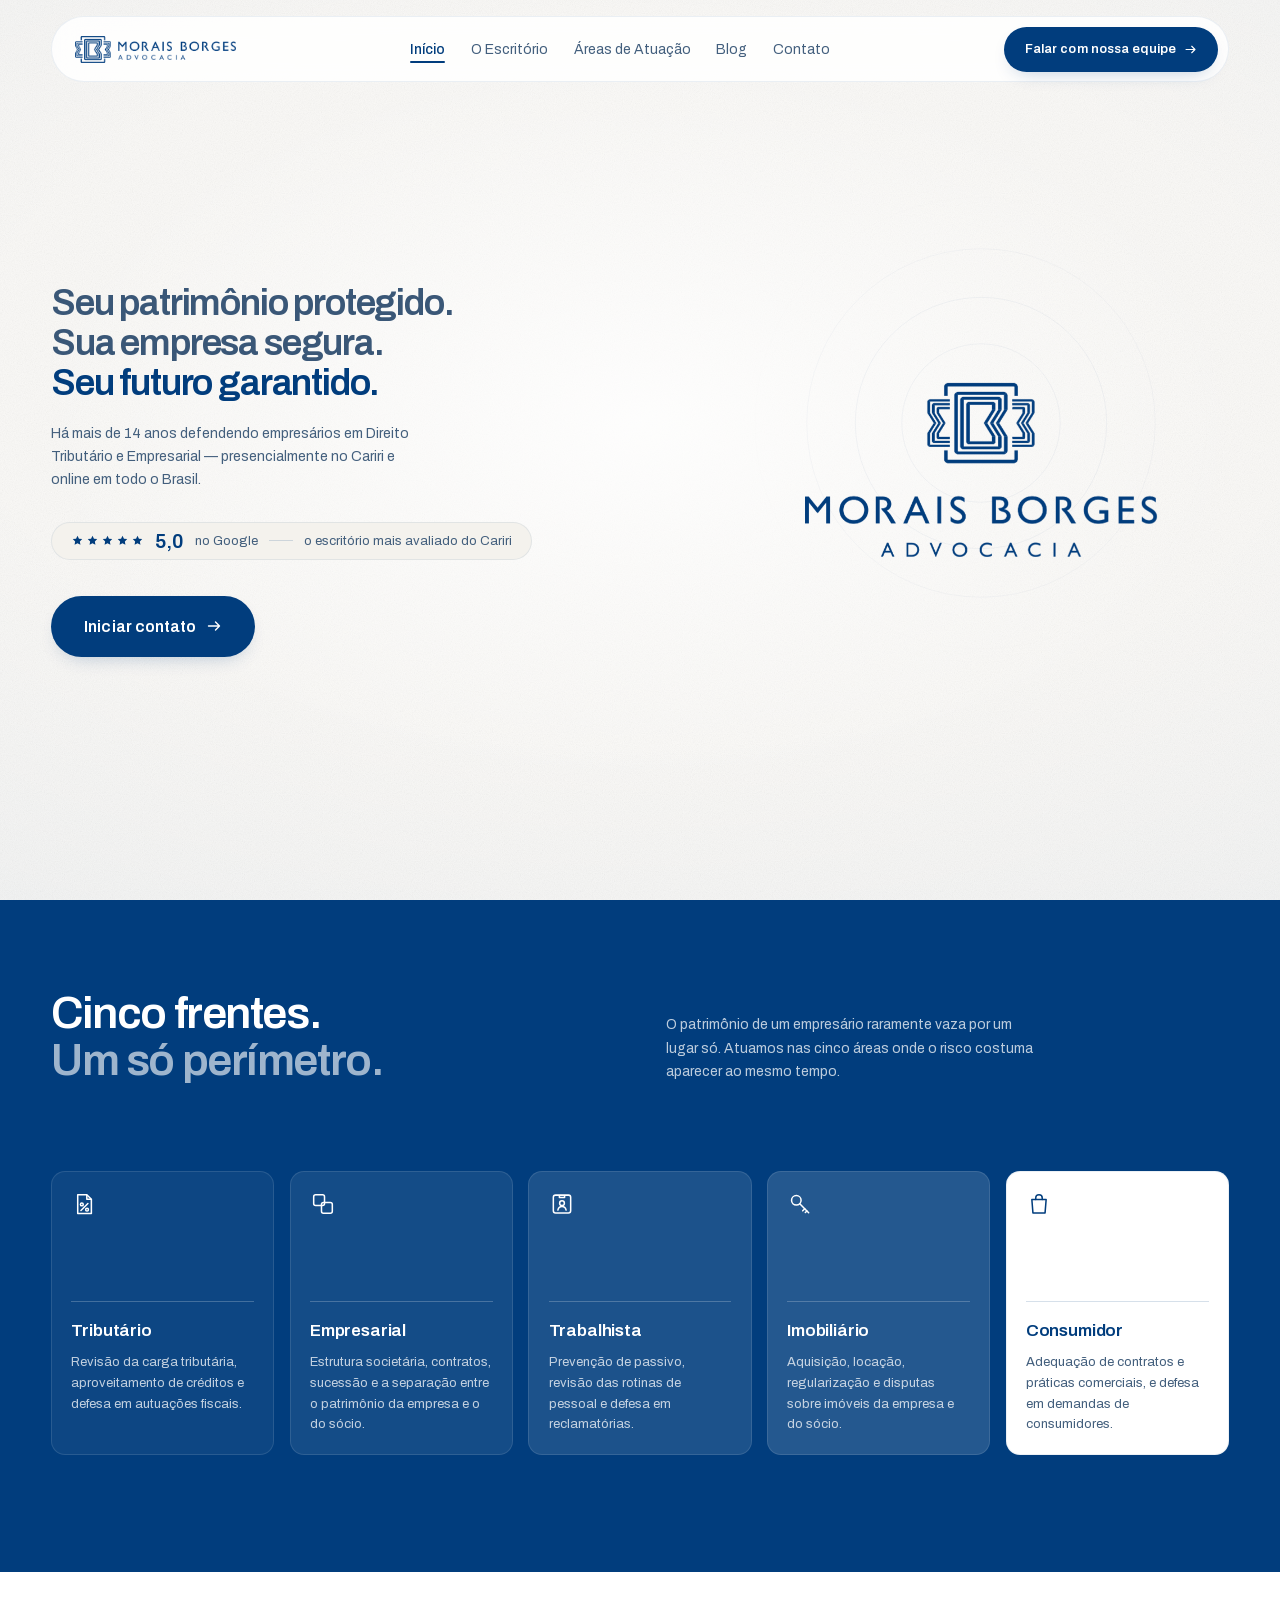
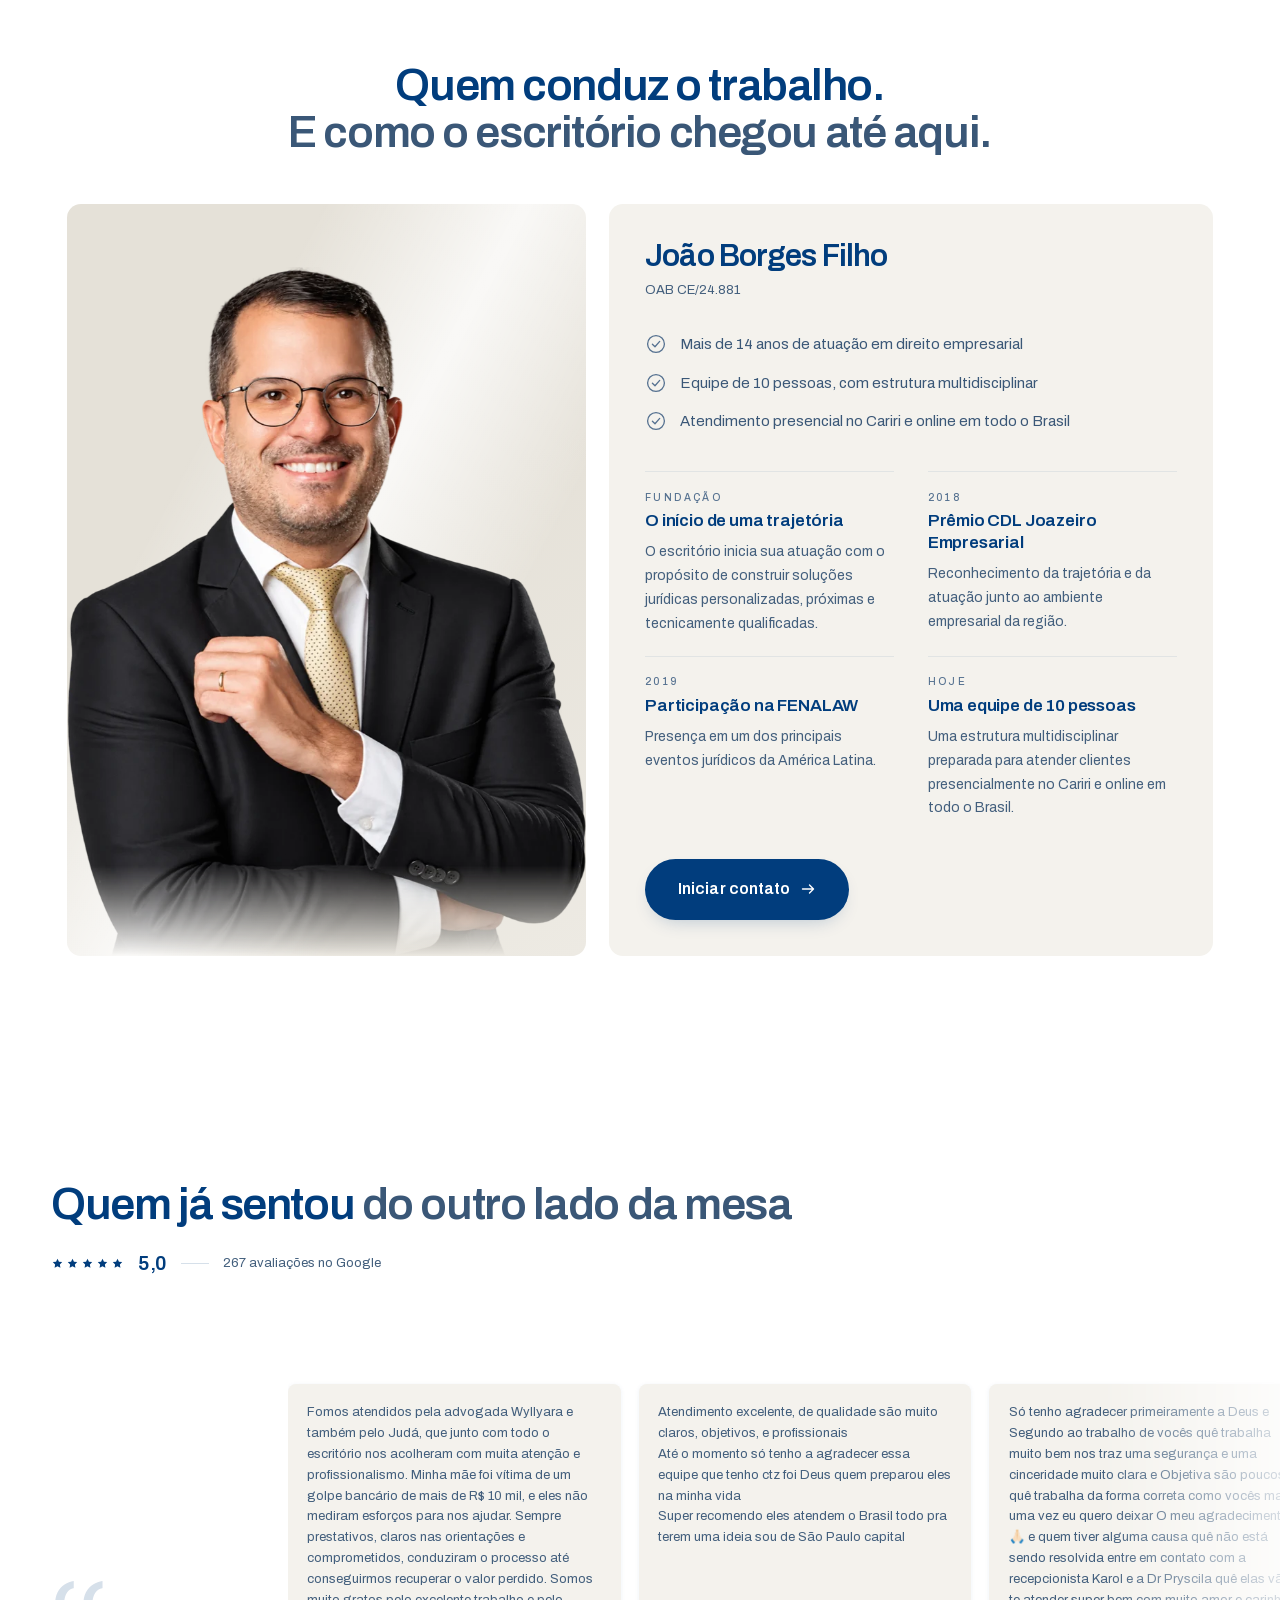
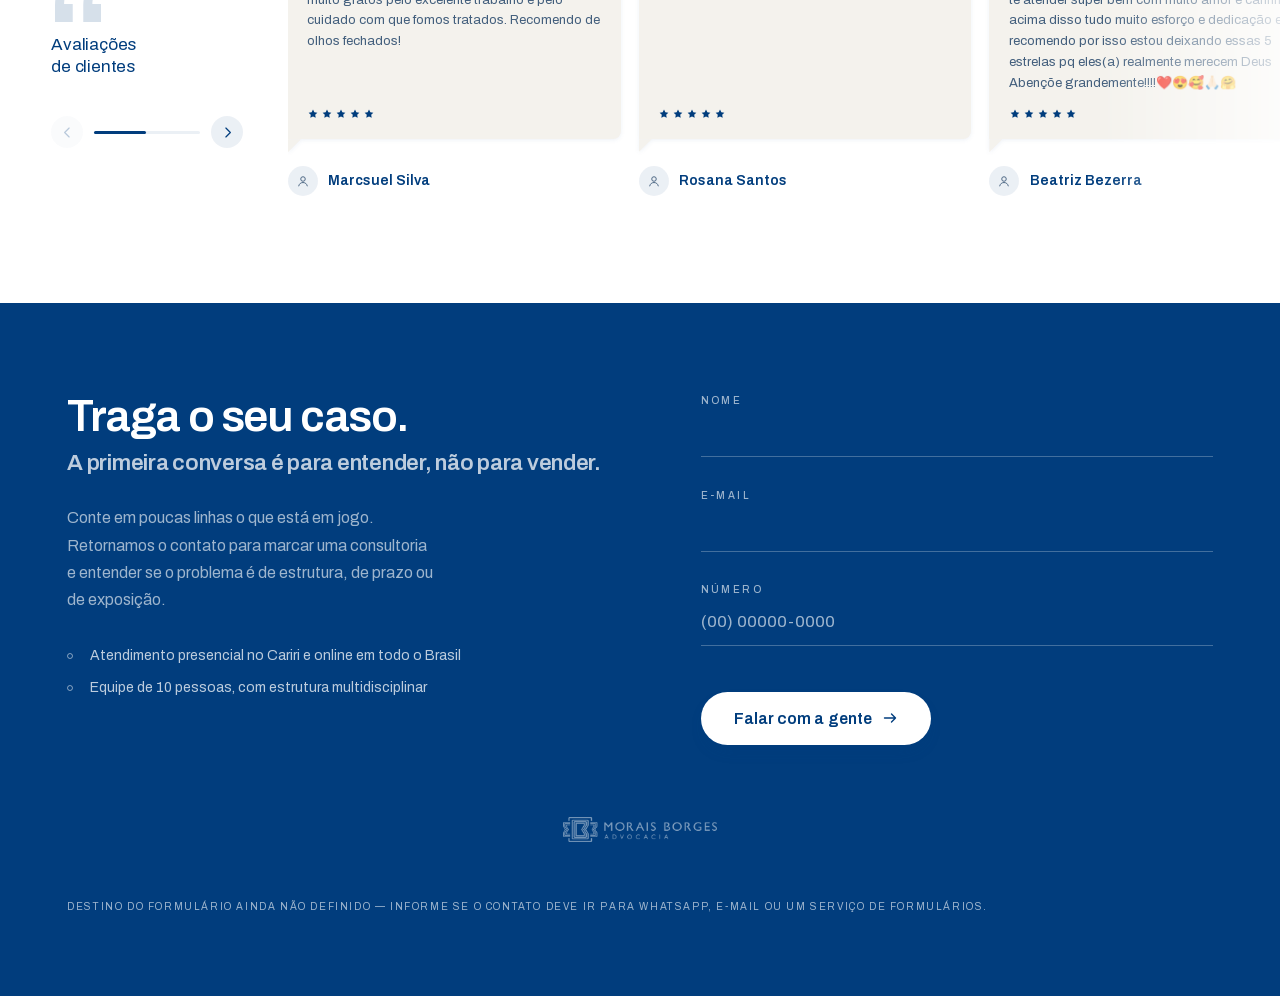
==== commit d759f6c2: "Cabeçalho vira barra flutuante e o menu adota a referência Duas mudanças pedidas pelo usuário.  O bo" ====
--- a/index.html
+++ b/index.html
@@ -10,8 +10,8 @@
   <link rel="preload" href="assets/fonts/archivo-0186fb75.woff2" as="font" type="font/woff2" crossorigin>
   <link rel="icon" href="assets/img/favicon-32.png" sizes="32x32">
   <link rel="apple-touch-icon" href="assets/img/favicon-180.png">
-  <link rel="stylesheet" href="assets/css/fonts.css?v=20260930a">
-  <link rel="stylesheet" href="assets/css/styles.css?v=20260930a">
+  <link rel="stylesheet" href="assets/css/fonts.css?v=20260930b">
+  <link rel="stylesheet" href="assets/css/styles.css?v=20260930b">
 
   <script>
     // A revelação não depende de main.js: se ele falhar, faltar ou for bloqueado,
@@ -59,16 +59,17 @@
 
     <nav class="masthead__nav" aria-label="Navegação principal">
       <ul>
-        <li><a href="#areas">Áreas de atuação</a></li>
-        <li><a href="#escritorio">O escritório</a></li>
-        <li><a href="#metodo">Como trabalhamos</a></li>
+        <li><a href="#topo" aria-current="page">Início</a></li>
+        <li><a href="#escritorio">O Escritório</a></li>
+        <li><a href="#areas">Áreas de Atuação</a></li>
         <li><a href="blog.html">Blog</a></li>
+        <li><a href="#agendar">Contato</a></li>
       </ul>
     </nav>
 
     <div class="masthead__actions">
       <a class="btn btn--ink btn--sm" href="#agendar">
-        Agendar uma consultoria
+        Falar com nossa equipe
         <svg class="btn__arrow" viewBox="0 0 16 16" aria-hidden="true" focusable="false">
           <path d="M2.5 8h11M9.5 4l4 4-4 4" fill="none" stroke="currentColor" stroke-width="1.4" stroke-linecap="round" stroke-linejoin="round"/>
         </svg>
@@ -82,12 +83,13 @@
 
   <div class="mobile-menu" id="menu-movel" hidden data-mobile-menu>
     <ul>
-      <li><a href="#areas">Áreas de atuação</a></li>
-      <li><a href="#escritorio">O escritório</a></li>
-      <li><a href="#metodo">Como trabalhamos</a></li>
+      <li><a href="#topo" aria-current="page">Início</a></li>
+      <li><a href="#escritorio">O Escritório</a></li>
+      <li><a href="#areas">Áreas de Atuação</a></li>
       <li><a href="blog.html">Blog</a></li>
+      <li><a href="#agendar">Contato</a></li>
     </ul>
-    <a class="btn btn--ink btn--block" href="#agendar">Agendar uma consultoria</a>
+    <a class="btn btn--ink btn--block" href="#agendar">Falar com nossa equipe</a>
   </div>
 </header>
 
@@ -290,7 +292,7 @@
           </div>
 
           <a class="btn btn--ink btn--lg duo__cta" href="#agendar">
-            Agendar uma consultoria
+            Iniciar contato
             <svg class="btn__arrow" viewBox="0 0 16 16" aria-hidden="true" focusable="false">
               <path d="M2.5 8h11M9.5 4l4 4-4 4" fill="none" stroke="currentColor" stroke-width="1.4" stroke-linecap="round" stroke-linejoin="round"/>
             </svg>
@@ -585,6 +587,6 @@
 
 </main>
 
-<script src="assets/js/main.js?v=20260930a" defer></script>
+<script src="assets/js/main.js?v=20260930b" defer></script>
 </body>
 </html>
--- a/assets/css/styles.css
+++ b/assets/css/styles.css
@@ -222,38 +222,50 @@
    Cabeçalho
    -------------------------------------------------------------------------- */
 
+/* Barra flutuante: uma faixa arredondada afastada das bordas, e não um
+   cabeçalho colado no topo da página. A referência do usuário é escura; a
+   paleta aqui continua clara por instrução dele, então o que vira "barra" é
+   papel translúcido com filete e desfoque — a forma é a mesma, o material é
+   o do site. */
 .masthead {
   position: fixed;
   inset: 0 0 auto;
   z-index: 50;
-  transition: background-color 0.4s var(--ease-soft), backdrop-filter 0.4s var(--ease-soft);
-}
-
-.masthead::after {
-  content: "";
-  position: absolute;
-  inset: auto 0 0;
-  height: 1px;
-  background: linear-gradient(90deg, transparent, var(--rule) 20%, var(--rule) 80%, transparent);
-  opacity: 0;
-  transition: opacity 0.4s var(--ease-soft);
-}
-
-.masthead.is-stuck {
-  background: rgba(255, 255, 255, 0.84);
-  backdrop-filter: blur(14px) saturate(140%);
-  -webkit-backdrop-filter: blur(14px) saturate(140%);
-}
-.masthead.is-stuck::after { opacity: 1; }
+  padding: clamp(0.6rem, 1.3vw, 1rem) var(--gutter) 0;
+  pointer-events: none;
+}
 
 .masthead__inner {
   display: flex;
   align-items: center;
   justify-content: space-between;
-  gap: 2rem;
+  gap: clamp(1rem, 2.5vw, 2rem);
   max-width: 84rem;
   margin: 0 auto;
-  padding: 1.15rem var(--gutter);
+  padding: 0.6rem 0.6rem 0.6rem clamp(1rem, 1.8vw, 1.5rem);
+  border: 1px solid var(--rule-soft);
+  border-radius: 999px;
+  /* 0.86, e não menos: a barra flutua por cima da faixa azul quando se rola,
+     e o azul atravessa o que for translúcido demais. Em 0.78 o link do menu
+     caía para 4,40:1 sobre ela — abaixo do piso. Hoje esse estado é breve,
+     porque qualquer rolagem já fecha o fundo, mas o piso não deve depender de
+     um limiar de scroll. */
+  background: rgba(255, 255, 255, 0.86);
+  backdrop-filter: blur(14px) saturate(140%);
+  -webkit-backdrop-filter: blur(14px) saturate(140%);
+  /* A barra não recebe ponteiro do pai, senão a faixa inteira — incluindo o
+     papel vazio ao lado dela — bloquearia cliques na página. */
+  pointer-events: auto;
+  transition: background-color 0.4s var(--ease-soft), border-color 0.4s var(--ease-soft),
+              box-shadow 0.4s var(--ease-out);
+}
+
+/* Rolando, a barra ganha corpo: fundo mais fechado e sombra, para se destacar
+   do conteúdo que passa por baixo. */
+.masthead.is-stuck .masthead__inner {
+  background: rgba(255, 255, 255, 0.92);
+  border-color: var(--rule);
+  box-shadow: 0 10px 30px -18px rgba(1, 61, 125, 0.4);
 }
 
 /* A marca é o arquivo do cliente, sem recolorir. A altura manda; a largura
@@ -271,19 +283,21 @@
 .masthead__nav ul {
   display: flex;
   align-items: center;
-  gap: 2.25rem;
+  gap: clamp(1.1rem, 2vw, 1.9rem);
 }
 .masthead__nav a {
   position: relative;
   font-size: 0.875rem;
   color: var(--muted);
+  white-space: nowrap;
   transition: color 0.28s var(--ease-soft);
 }
 .masthead__nav a::after {
   content: "";
   position: absolute;
   left: 0; right: 0; bottom: -6px;
-  height: 1px;
+  height: 2px;
+  border-radius: 2px;
   background: var(--accent);
   transform: scaleX(0);
   transform-origin: left;
@@ -291,6 +305,14 @@
 }
 .masthead__nav a:hover { color: var(--ink); }
 .masthead__nav a:hover::after { transform: scaleX(1); }
+
+/* A página atual fica marcada, não só sublinhada no hover: o filete é o mesmo
+   recurso, apenas permanente. */
+.masthead__nav a[aria-current="page"] {
+  color: var(--ink);
+  font-weight: 500;
+}
+.masthead__nav a[aria-current="page"]::after { transform: scaleX(1); }
 
 /* Item de menu sem destino. Usa o mesmo vocabulário de pendência do resto do
    projeto — filete pontilhado — para que fique claro, a quem monta a página,
@@ -328,11 +350,16 @@
 .masthead__toggle[aria-expanded="true"] .masthead__toggle-bars i:last-child { transform: translateY(-3px) rotate(-45deg); }
 
 .mobile-menu {
-  padding: 0.5rem var(--gutter) 1.75rem;
+  max-width: 84rem;
+  margin: 0.5rem auto 0;
+  padding: 0.5rem clamp(1.1rem, 4vw, 1.75rem) 1.5rem;
   background: rgba(255, 255, 255, 0.97);
   backdrop-filter: blur(16px);
   -webkit-backdrop-filter: blur(16px);
-  border-top: 1px solid var(--rule-soft);
+  border: 1px solid var(--rule-soft);
+  border-radius: 20px;
+  box-shadow: 0 16px 40px -24px rgba(1, 61, 125, 0.45);
+  pointer-events: auto;
 }
 .mobile-menu[hidden] { display: none; }
 .mobile-menu ul { display: grid; gap: 0.25rem; margin-bottom: 1.25rem; }
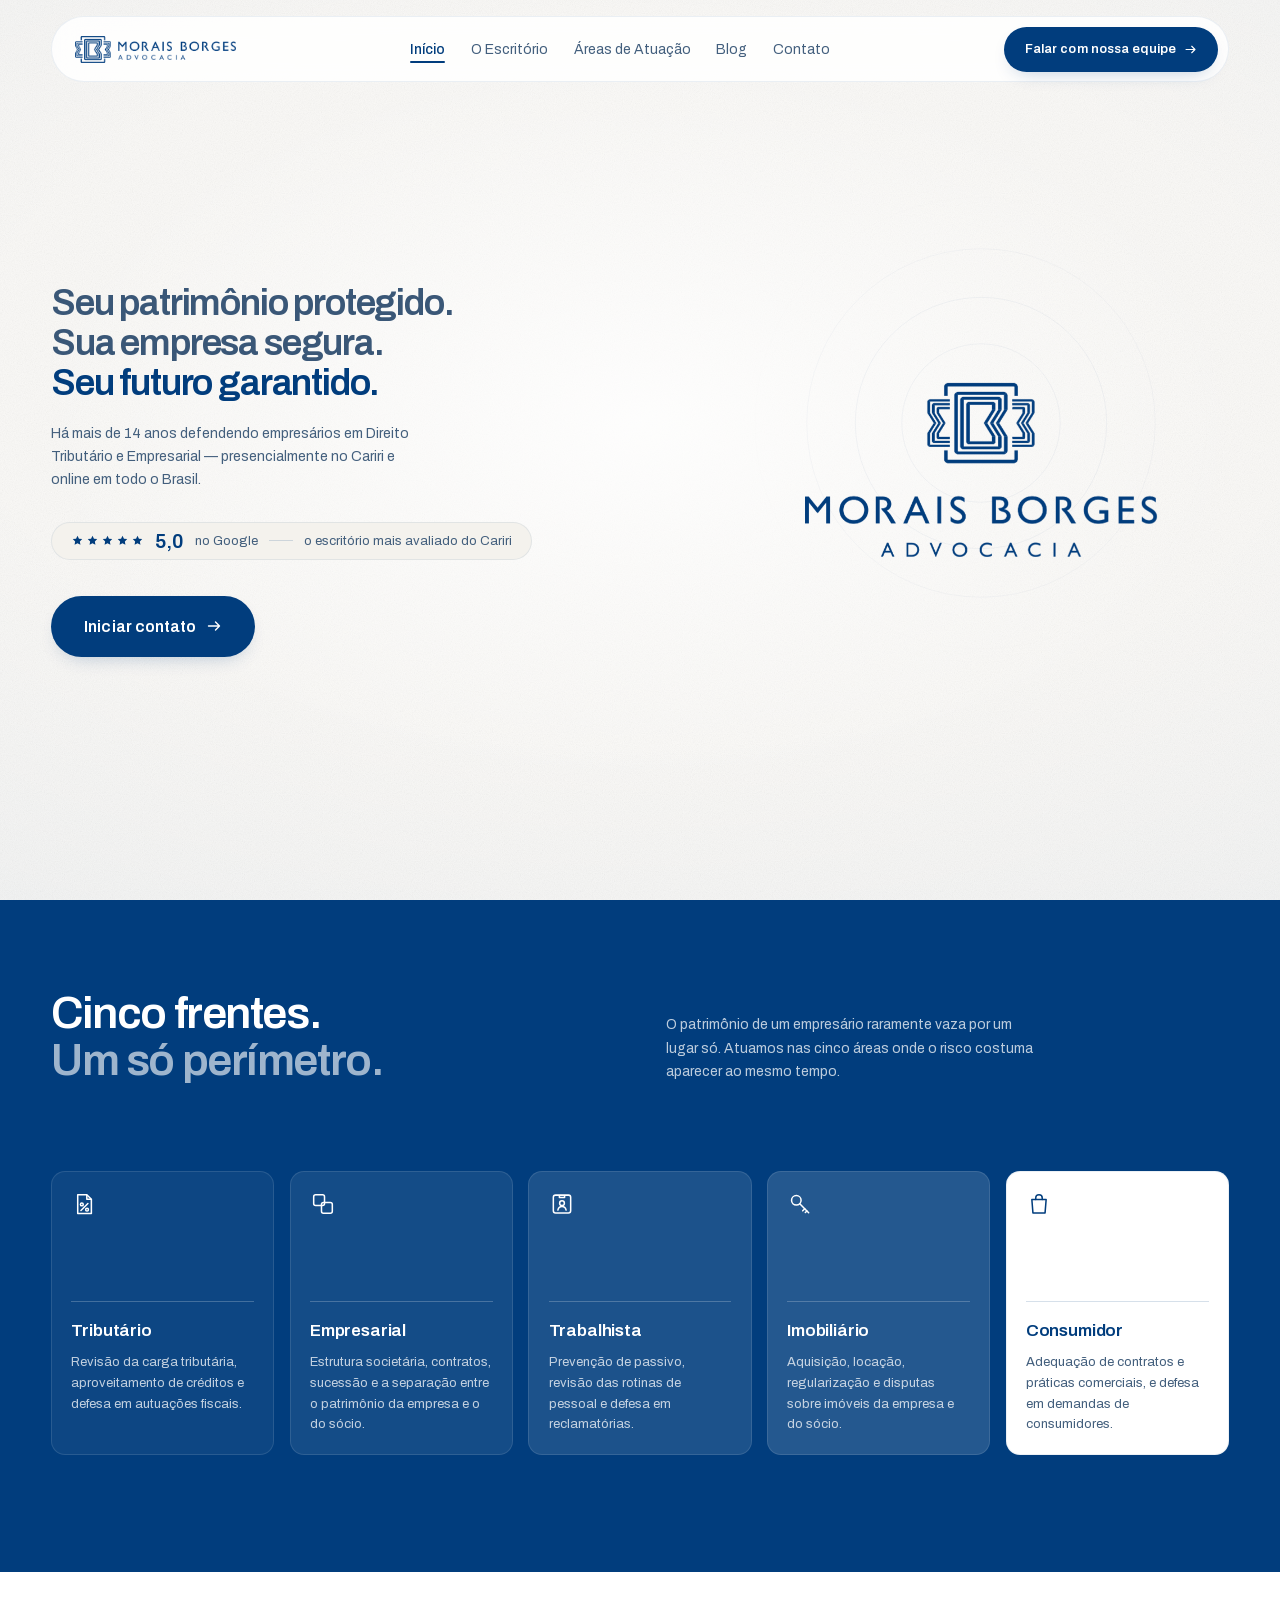
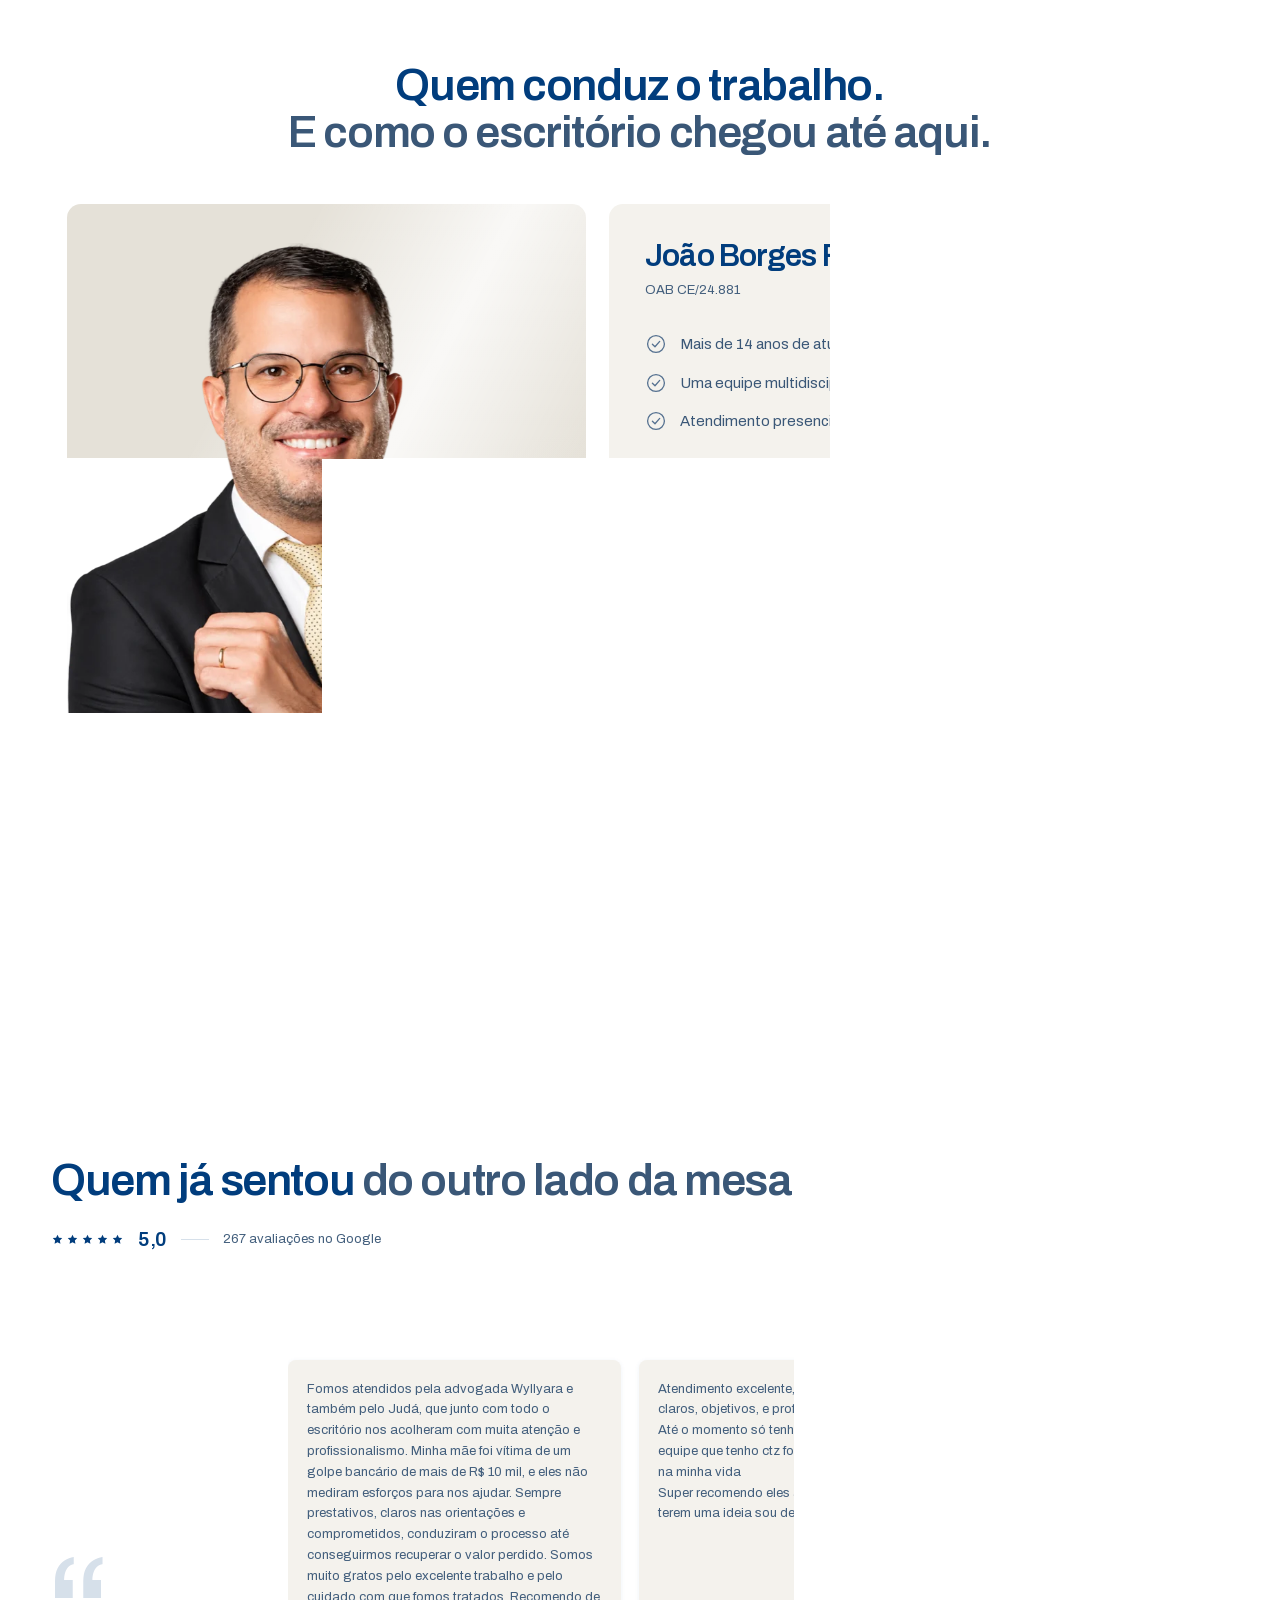
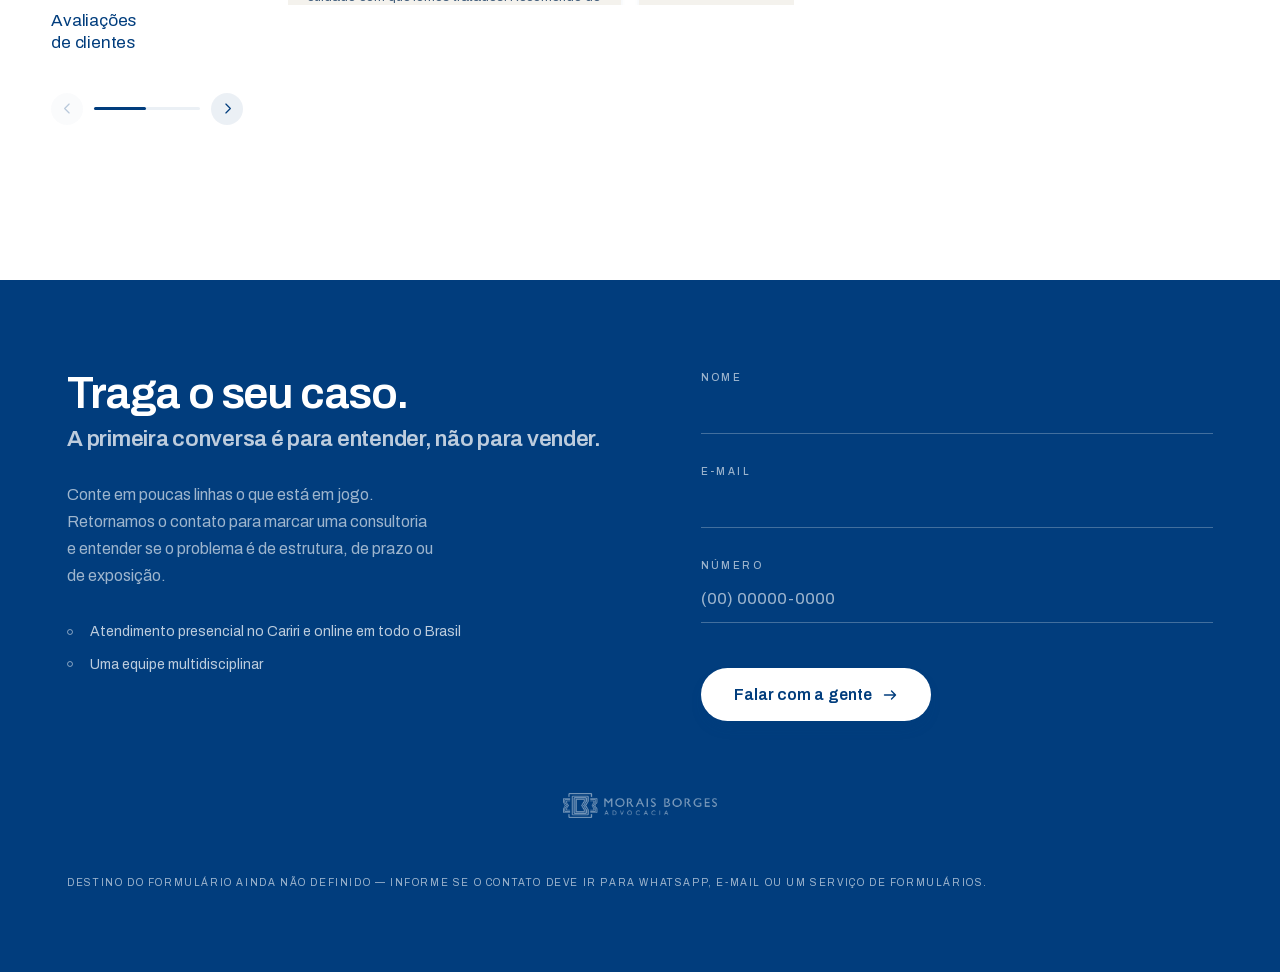
==== commit da680197: "Troca "equipe de 10 pessoas" por "uma equipe multidisciplinar" Nos três lugares onde o número aparec" ====
--- a/index.html
+++ b/index.html
@@ -10,8 +10,8 @@
   <link rel="preload" href="assets/fonts/archivo-0186fb75.woff2" as="font" type="font/woff2" crossorigin>
   <link rel="icon" href="assets/img/favicon-32.png" sizes="32x32">
   <link rel="apple-touch-icon" href="assets/img/favicon-180.png">
-  <link rel="stylesheet" href="assets/css/fonts.css?v=20260930b">
-  <link rel="stylesheet" href="assets/css/styles.css?v=20260930b">
+  <link rel="stylesheet" href="assets/css/fonts.css?v=20260930c">
+  <link rel="stylesheet" href="assets/css/styles.css?v=20260930c">
 
   <script>
     // A revelação não depende de main.js: se ele falhar, faltar ou for bloqueado,
@@ -257,7 +257,7 @@
                 <circle cx="11" cy="11" r="8.4" fill="none" stroke="currentColor" stroke-width="1.3"/>
                 <path d="M7.4 11.2 10 13.8l4.7-5.4" fill="none" stroke="currentColor" stroke-width="1.3" stroke-linecap="round" stroke-linejoin="round"/>
               </svg>
-              Equipe de 10 pessoas, com estrutura multidisciplinar
+              Uma equipe multidisciplinar
             </li>
             <li>
               <svg viewBox="0 0 22 22" aria-hidden="true" focusable="false">
@@ -286,8 +286,8 @@
             </article>
             <article class="marco">
               <span class="marco__label">Hoje</span>
-              <h3 class="marco__title">Uma equipe de 10 pessoas</h3>
-              <p class="marco__text">Uma estrutura multidisciplinar preparada para atender clientes presencialmente no Cariri e online em todo o Brasil.</p>
+              <h3 class="marco__title">Uma equipe multidisciplinar</h3>
+              <p class="marco__text">Preparada para atender clientes presencialmente no Cariri e online em todo o Brasil.</p>
             </article>
           </div>
 
@@ -505,7 +505,7 @@
 
         <ul class="contact__points">
           <li>Atendimento presencial no Cariri e online em todo o Brasil</li>
-          <li>Equipe de 10 pessoas, com estrutura multidisciplinar</li>
+          <li>Uma equipe multidisciplinar</li>
         </ul>
       </div>
 
@@ -587,6 +587,6 @@
 
 </main>
 
-<script src="assets/js/main.js?v=20260930b" defer></script>
+<script src="assets/js/main.js?v=20260930c" defer></script>
 </body>
 </html>
--- a/assets/css/styles.css
+++ b/assets/css/styles.css
@@ -297,7 +297,9 @@
   position: absolute;
   left: 0; right: 0; bottom: -6px;
   height: 2px;
-  border-radius: 2px;
+  /* Token de pílula, não um raio de 2px: num elemento desta altura os dois dão
+     a mesma ponta arredondada, e este já existe no sistema. */
+  border-radius: 999px;
   background: var(--accent);
   transform: scaleX(0);
   transform-origin: left;
@@ -357,7 +359,7 @@
   backdrop-filter: blur(16px);
   -webkit-backdrop-filter: blur(16px);
   border: 1px solid var(--rule-soft);
-  border-radius: 20px;
+  border-radius: 14px;
   box-shadow: 0 16px 40px -24px rgba(1, 61, 125, 0.45);
   pointer-events: auto;
 }
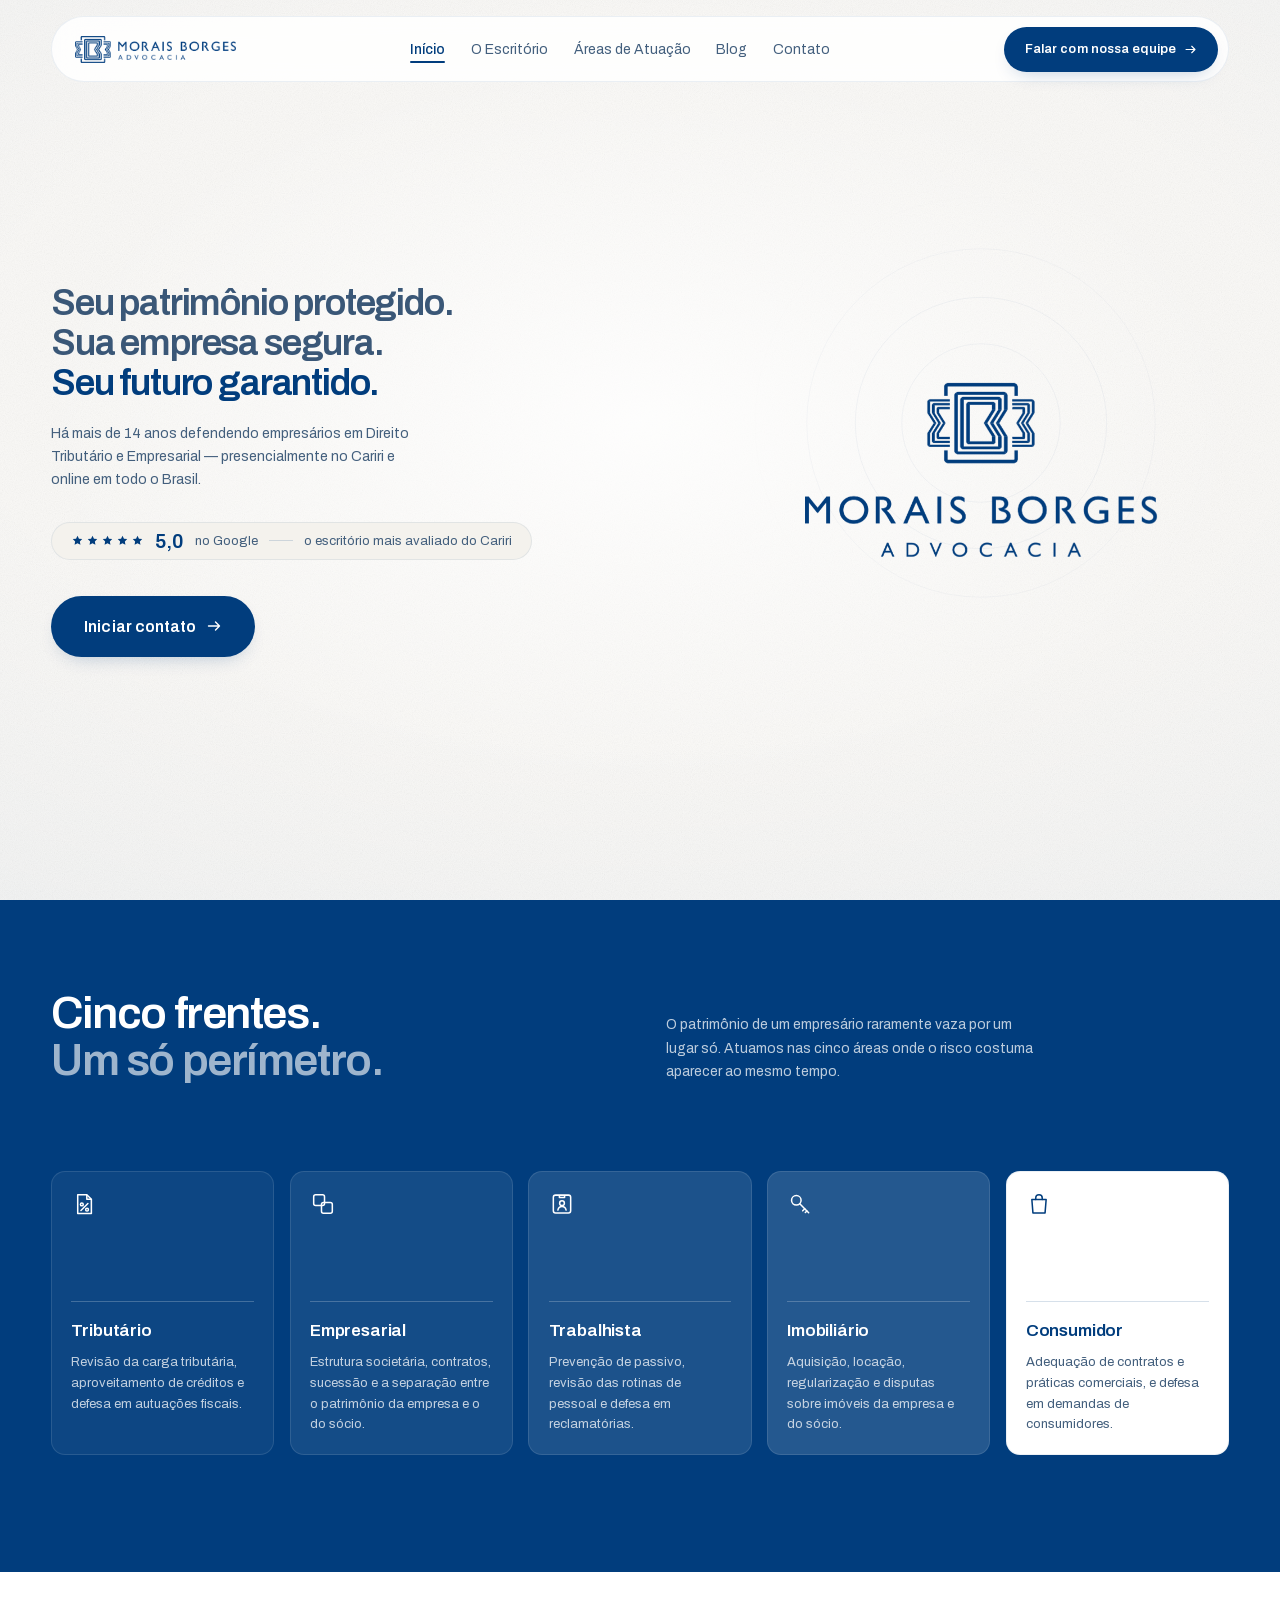
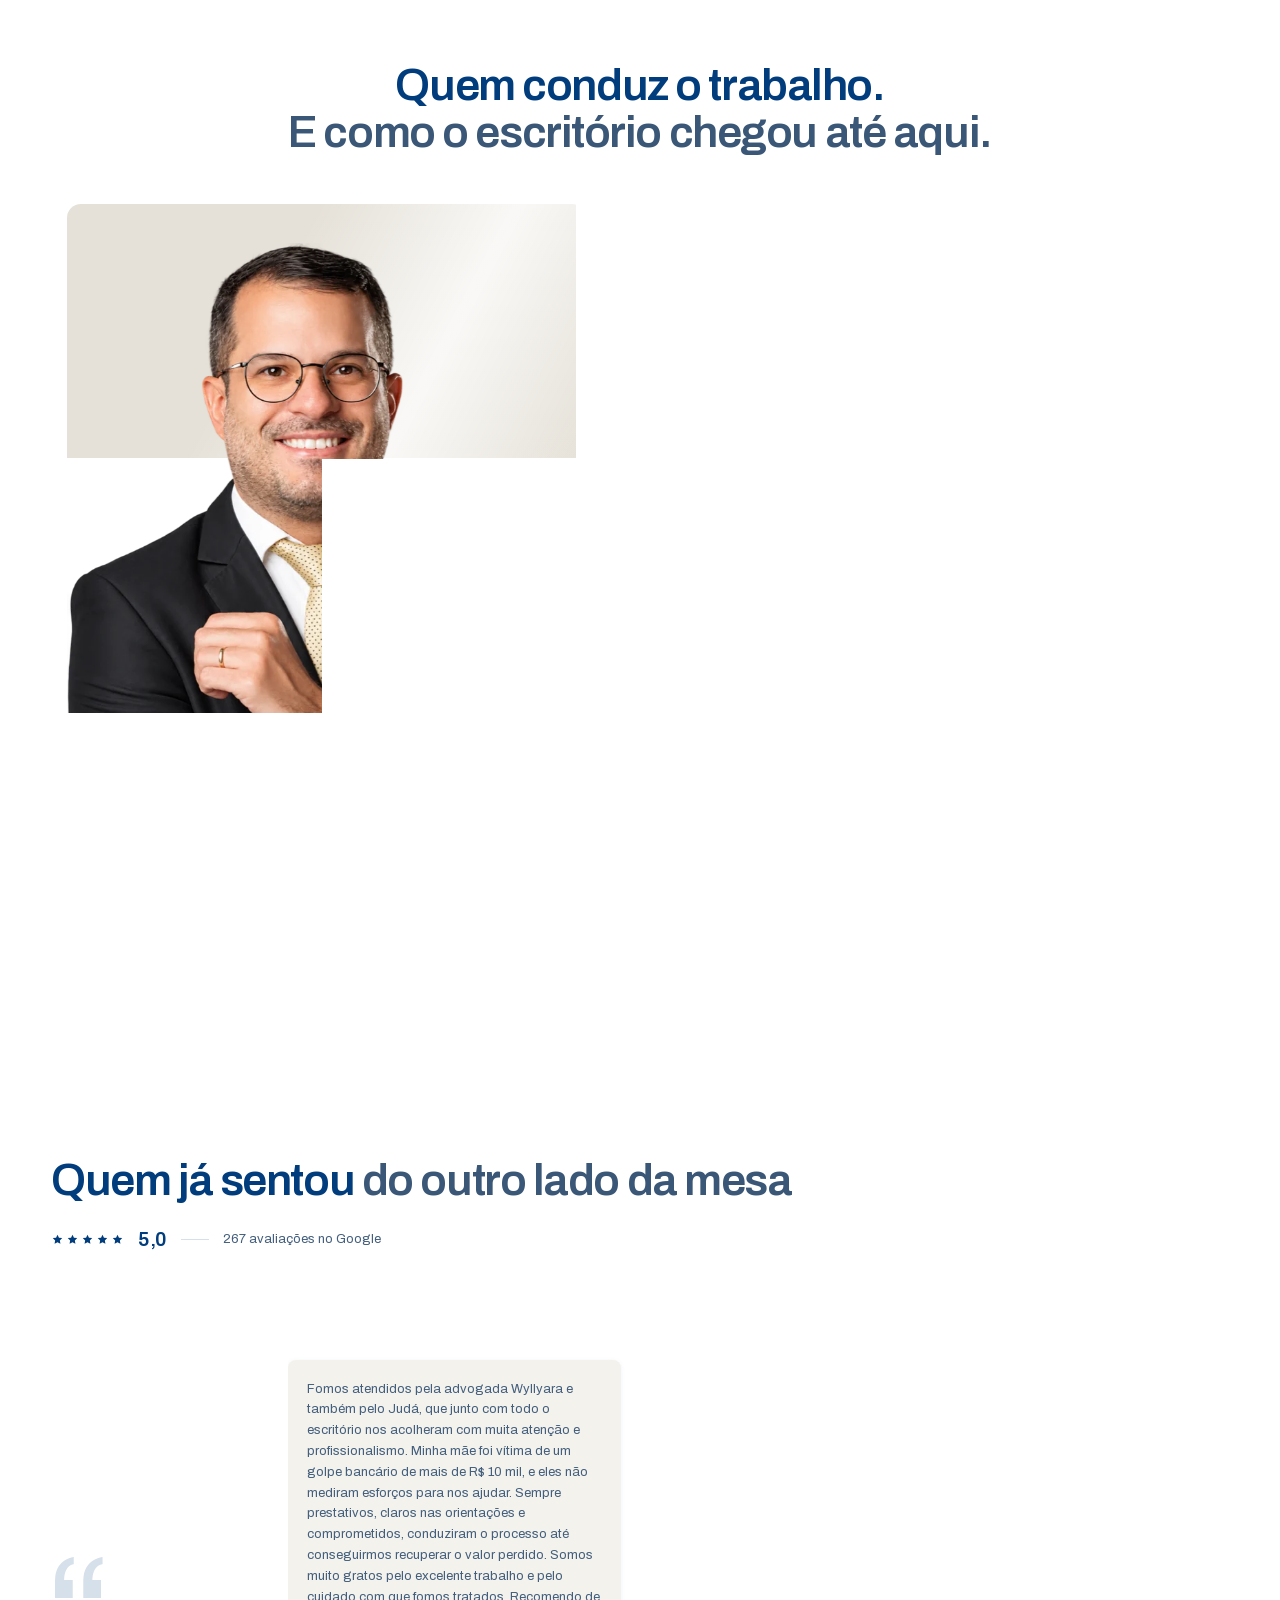
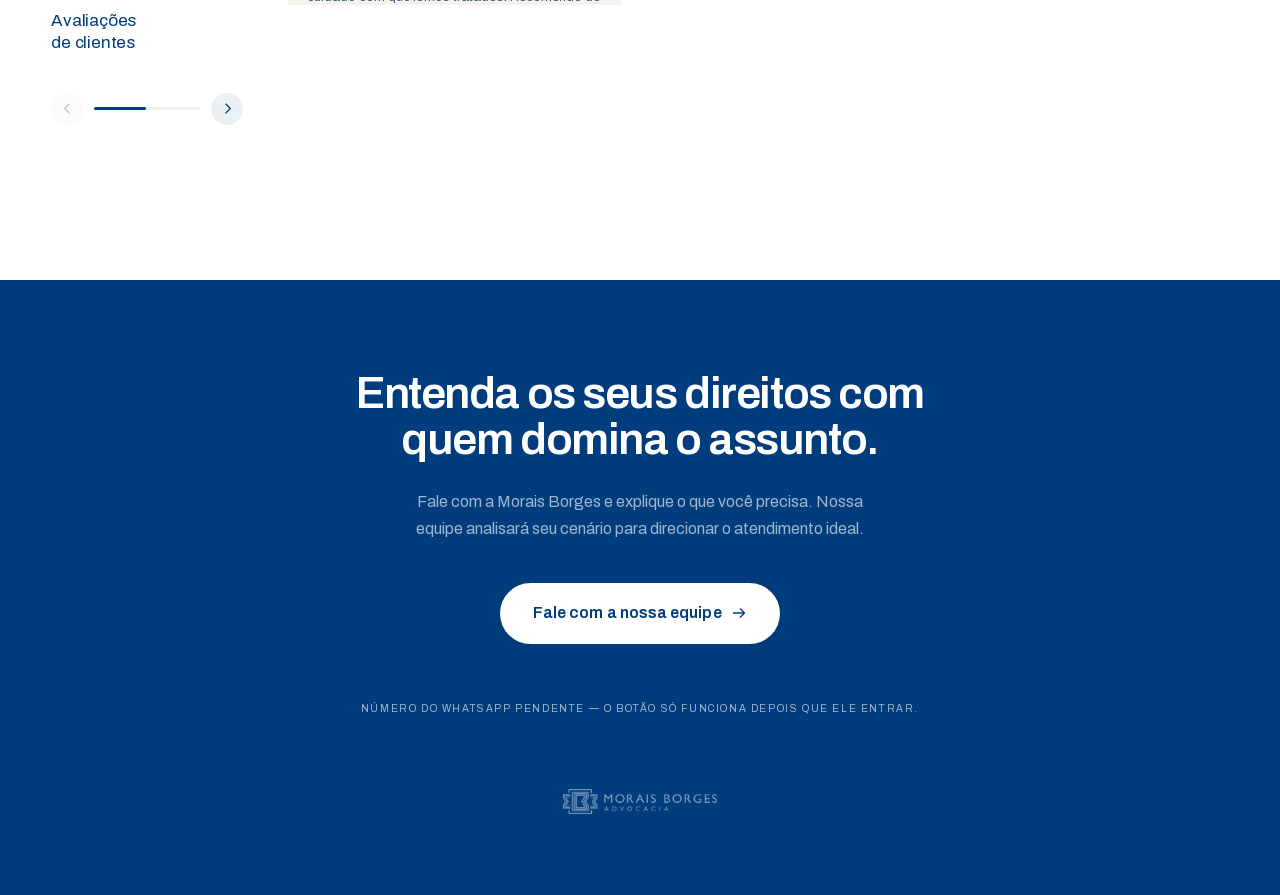
==== commit 88737477: "Fecho da página: faixa azul com texto e botão, sem formulário A última seção deixa de ser uma grade " ====
--- a/index.html
+++ b/index.html
@@ -10,8 +10,8 @@
   <link rel="preload" href="assets/fonts/archivo-0186fb75.woff2" as="font" type="font/woff2" crossorigin>
   <link rel="icon" href="assets/img/favicon-32.png" sizes="32x32">
   <link rel="apple-touch-icon" href="assets/img/favicon-180.png">
-  <link rel="stylesheet" href="assets/css/fonts.css?v=20260930c">
-  <link rel="stylesheet" href="assets/css/styles.css?v=20260930c">
+  <link rel="stylesheet" href="assets/css/fonts.css?v=20260930d">
+  <link rel="stylesheet" href="assets/css/styles.css?v=20260930d">
 
   <script>
     // A revelação não depende de main.js: se ele falhar, faltar ou for bloqueado,
@@ -489,104 +489,40 @@
   <!-- TODO definir o destino do formulário. Enquanto FORM_DESTINO estiver
        vazio no main.js, o envio é bloqueado e o visitante recebe um aviso —
        melhor isso do que um formulário que engole o contato em silêncio. -->
+  <!-- TODO: trocar o href do botão pelo WhatsApp real do escritório. O número
+       abaixo é um marcador — 55 + DDD + número, só dígitos, como em
+       https://wa.me/5588999999999 — e enquanto não for trocado o link não leva
+       a lugar nenhum. Ao trocar, remova .contact__notice. -->
   <section class="contact" id="agendar" aria-labelledby="agendar-titulo">
     <div class="contact__inner">
 
-      <div class="contact__lede" data-reveal-scroll>
-        <h2 class="contact__title" id="agendar-titulo">
-          Traga o seu caso.
-          <span>A primeira conversa é para entender, não para vender.</span>
-        </h2>
-
-        <p class="contact__text">
-          Conte em poucas linhas o que está em jogo. Retornamos o contato para marcar uma
-          consultoria e entender se o problema é de estrutura, de prazo ou de exposição.
-        </p>
-
-        <ul class="contact__points">
-          <li>Atendimento presencial no Cariri e online em todo o Brasil</li>
-          <li>Uma equipe multidisciplinar</li>
-        </ul>
-      </div>
-
-      <form class="form" data-form novalidate data-reveal-scroll>
-
-        <div class="field">
-          <label class="field__label" for="campo-nome">Nome</label>
-          <input class="field__input" id="campo-nome" name="nome" type="text"
-                 autocomplete="name" autocapitalize="words" spellcheck="false"
-                 aria-describedby="erro-nome" required>
-          <p class="field__error" id="erro-nome" hidden>
-            <svg viewBox="0 0 16 16" aria-hidden="true" focusable="false">
-              <circle cx="8" cy="8" r="6.6" fill="none" stroke="currentColor" stroke-width="1.3"/>
-              <path d="M8 4.6v4.1" fill="none" stroke="currentColor" stroke-width="1.4" stroke-linecap="round"/>
-              <circle cx="8" cy="11.2" r="0.85" fill="currentColor"/>
-            </svg>
-            <span>Escreva o seu nome.</span>
-          </p>
-        </div>
-
-        <div class="field">
-          <label class="field__label" for="campo-email">E-mail</label>
-          <input class="field__input" id="campo-email" name="email" type="email"
-                 autocomplete="email" inputmode="email" spellcheck="false"
-                 aria-describedby="erro-email" required>
-          <p class="field__error" id="erro-email" hidden>
-            <svg viewBox="0 0 16 16" aria-hidden="true" focusable="false">
-              <circle cx="8" cy="8" r="6.6" fill="none" stroke="currentColor" stroke-width="1.3"/>
-              <path d="M8 4.6v4.1" fill="none" stroke="currentColor" stroke-width="1.4" stroke-linecap="round"/>
-              <circle cx="8" cy="11.2" r="0.85" fill="currentColor"/>
-            </svg>
-            <span>Confira o e-mail: falta o @ ou o domínio.</span>
-          </p>
-        </div>
-
-        <div class="field">
-          <label class="field__label" for="campo-telefone">Número</label>
-          <input class="field__input" id="campo-telefone" name="telefone" type="tel"
-                 autocomplete="tel" inputmode="tel" placeholder="(00) 00000-0000"
-                 aria-describedby="erro-telefone" data-telefone required>
-          <p class="field__error" id="erro-telefone" hidden>
-            <svg viewBox="0 0 16 16" aria-hidden="true" focusable="false">
-              <circle cx="8" cy="8" r="6.6" fill="none" stroke="currentColor" stroke-width="1.3"/>
-              <path d="M8 4.6v4.1" fill="none" stroke="currentColor" stroke-width="1.4" stroke-linecap="round"/>
-              <circle cx="8" cy="11.2" r="0.85" fill="currentColor"/>
-            </svg>
-            <span>Um número com DDD, fixo ou celular.</span>
-          </p>
-        </div>
-
-        <!-- Armadilha de robô: invisível, fora da ordem de tabulação e
-             escondida de leitores de tela. Gente nunca preenche. -->
-        <div class="u-trap" aria-hidden="true">
-          <label for="campo-assunto">Assunto</label>
-          <input id="campo-assunto" name="assunto" type="text" tabindex="-1" autocomplete="off">
-        </div>
-
-        <button class="btn btn--ink btn--lg form__submit" type="submit">
-          Falar com a gente
-          <svg class="btn__arrow" viewBox="0 0 16 16" aria-hidden="true" focusable="false">
-            <path d="M2.5 8h11M9.5 4l4 4-4 4" fill="none" stroke="currentColor" stroke-width="1.4" stroke-linecap="round" stroke-linejoin="round"/>
-          </svg>
-        </button>
-
-        <p class="form__status" data-status role="status" aria-live="polite"></p>
-
-      </form>
+      <h2 class="contact__title" id="agendar-titulo" data-reveal-scroll>
+        Entenda os seus direitos com quem domina o assunto.
+      </h2>
+
+      <p class="contact__text" data-reveal-scroll>
+        Fale com a Morais Borges e explique o que você precisa. Nossa equipe
+        analisará seu cenário para direcionar o atendimento ideal.
+      </p>
+
+      <a class="btn btn--ink btn--lg contact__cta" data-reveal-scroll
+         href="https://wa.me/55DDDNUMERO" target="_blank" rel="noopener">
+        Fale com a nossa equipe
+        <svg class="btn__arrow" viewBox="0 0 16 16" aria-hidden="true" focusable="false">
+          <path d="M2.5 8h11M9.5 4l4 4-4 4" fill="none" stroke="currentColor" stroke-width="1.4" stroke-linecap="round" stroke-linejoin="round"/>
+        </svg>
+      </a>
+
+      <p class="contact__notice">Número do WhatsApp pendente — o botão só funciona depois que ele entrar.</p>
+
+      <img class="contact__mark" src="assets/img/logo-morais-borges.webp" alt=""
+           width="856" height="143" loading="lazy" decoding="async">
 
     </div>
-
-    <!-- A mesma arte do cabeçalho, invertida para branco por filtro: a marca
-         é de uma cor só, então brightness(0) invert(1) devolve a silhueta em
-         branco puro sem precisar de um segundo arquivo. -->
-    <img class="contact__mark" src="assets/img/logo-morais-borges.webp" alt=""
-         width="856" height="143" loading="lazy" decoding="async">
-
-    <p class="contact__notice">Destino do formulário ainda não definido — informe se o contato deve ir para WhatsApp, e-mail ou um serviço de formulários.</p>
   </section>
 
 </main>
 
-<script src="assets/js/main.js?v=20260930c" defer></script>
+<script src="assets/js/main.js?v=20260930d" defer></script>
 </body>
 </html>
--- a/assets/css/styles.css
+++ b/assets/css/styles.css
@@ -114,16 +114,6 @@
   border-radius: 99px;
 }
 ::-webkit-scrollbar-thumb:hover { background: var(--accent); }
-
-/* Fora da tela e fora do alcance — diferente de .u-sr, que existe para ser
-   lida em voz alta. Isto aqui não deve existir para ninguém. */
-.u-trap {
-  position: absolute;
-  left: -9999px;
-  width: 1px;
-  height: 1px;
-  overflow: hidden;
-}
 
 .u-sr {
   position: absolute;
@@ -1358,18 +1348,21 @@
   color: var(--ink);
 }
 
+/* Uma coluna centrada. A faixa era de duas — texto de um lado, formulário do
+   outro — e virou o fecho da página: título, uma linha de apoio e a ação. */
 .contact__inner {
-  display: grid;
-  grid-template-columns: minmax(0, 1fr) minmax(0, 0.92fr);
-  gap: clamp(2.5rem, 6vw, 6rem);
-  align-items: start;
+  display: flex;
+  flex-direction: column;
+  align-items: center;
+  text-align: center;
   width: 100%;
-  max-width: 78rem;
+  max-width: 62rem;
   margin: 0 auto;
   padding: 0 var(--gutter);
 }
 
 .contact__title {
+  max-width: 24ch;
   font-family: var(--font-display);
   font-weight: 600;
   font-size: clamp(1.75rem, 3.5vw, 3.125rem);
@@ -1378,137 +1371,21 @@
   color: var(--ink);
   text-wrap: balance;
 }
-.contact__title span {
-  display: block;
-  /* Proporcional ao título no desktop, mas com piso: em 0.5em de um título
-     pequeno a segunda linha ficava menor que o texto corrido. */
-  margin-top: max(0.2em, 0.55rem);
-  font-size: max(0.5em, 1.0625rem);
-  line-height: 1.24;
-  letter-spacing: -0.012em;
-  color: var(--ink-2);
-}
 
 .contact__text {
-  max-width: 42ch;
-  margin-top: clamp(1.25rem, 2.4vw, 1.75rem);
-  font-size: 1rem;
+  max-width: 54ch;
+  margin-top: clamp(1.1rem, 2vw, 1.6rem);
+  font-size: clamp(1rem, 1.1vw, 1.0625rem);
   line-height: 1.7;
   color: var(--muted);
   text-wrap: pretty;
 }
 
-.contact__points {
-  display: grid;
-  gap: 0.7rem;
-  margin-top: clamp(1.5rem, 2.8vw, 2rem);
-}
-.contact__points li {
-  position: relative;
-  padding-left: 1.4rem;
-  font-size: 0.875rem;
-  line-height: 1.5;
-  color: var(--ink-2);
-}
-.contact__points li::before {
-  content: "";
-  position: absolute;
-  top: 0.55em;
-  left: 0;
-  width: 6px;
-  height: 6px;
-  border-radius: 999px;
-  border: 1px solid var(--accent-soft);
-}
-
-/* --- O formulário -------------------------------------------------------- */
-
-.form {
-  display: grid;
-  gap: clamp(1.4rem, 2.4vw, 1.9rem);
-}
-
-.field { display: grid; }
-
-.field__label {
-  font-size: 0.625rem;
-  font-weight: 500;
-  letter-spacing: 0.24em;
-  text-transform: uppercase;
-  color: var(--muted-deep);
-}
-
-/* Campo com filete e não com caixa: a mesma gramática de traço fino que o
-   resto da página usa. A caixa só apareceria para repetir a borda. */
-.field__input {
-  width: 100%;
-  padding: 0.7rem 0 0.65rem;
-  font-family: var(--font-text);
-  font-size: 1.0625rem;
-  line-height: 1.5;
-  color: var(--ink);
-  background: transparent;
-  border: 0;
-  border-bottom: 1px solid var(--rule);
-  border-radius: 0;
-  transition: border-color 0.28s var(--ease-soft), background-color 0.28s var(--ease-soft);
-}
-/* Medido sobre o azul da faixa, não estimado. Sobre o #0a1624 antigo, 0.5
-   dava 5,2:1; sobre o #013d7d, que é bem mais claro, o mesmo 0.5 cai para
-   3,8:1 — abaixo do piso de 4,5:1. Em 0.62 volta a 5,1:1 e continua
-   claramente mais fraco que o valor digitado, que é branco puro. */
-.field__input::placeholder { color: rgba(255, 255, 255, 0.62); }
-.field__input:hover { border-bottom-color: var(--accent-soft); }
-.field__input:focus {
-  outline: none;
-  border-bottom-color: var(--accent);
-  border-bottom-width: 2px;
-  padding-bottom: calc(0.65rem - 1px);
-}
-.field__input:focus-visible { outline: none; }
-
-/* Sem cor nova para o erro: o filete engrossa e fica sólido, e a mensagem
-   entra abaixo com ícone. Numa paleta de tinta única, peso é o sinal. */
-.field__input[aria-invalid="true"] {
-  border-bottom-color: var(--accent);
-  border-bottom-width: 2px;
-  padding-bottom: calc(0.65rem - 1px);
-  background: rgba(255, 255, 255, 0.05);
-}
-
-.field__error {
-  display: flex;
-  align-items: flex-start;
-  gap: 0.45rem;
-  margin-top: 0.55rem;
-  font-size: 0.8125rem;
-  line-height: 1.45;
-  color: var(--ink);
-}
-.field__error[hidden] { display: none; }
-.field__error svg { width: 16px; height: 16px; flex: none; margin-top: 0.1em; }
-
-.form__submit {
-  justify-self: start;
-  margin-top: clamp(0.5rem, 1.2vw, 1rem);
-}
-.form__submit[disabled] {
-  opacity: 0.55;
-  cursor: not-allowed;
-  transform: none;
-  box-shadow: none;
-}
-
-.form__status {
-  font-size: 0.875rem;
-  line-height: 1.6;
-  color: var(--ink-2);
-}
-.form__status:empty { display: none; }
-
-/* A marca de uma cor só inverte por filtro, sem um segundo arquivo. Fica
-   discreta: é assinatura de fecho, não um segundo logotipo disputando com o
-   do cabeçalho. */
+/* O botão herda os tokens remapeados da faixa: --accent virou branco e --paper
+   virou o azul, então btn--ink sai branco com tinta azul, sem variante nova. */
+.contact__cta { margin-top: clamp(1.75rem, 3.2vw, 2.5rem); }
+
+
 .contact__mark {
   height: clamp(1.25rem, 2vw, 1.6rem);
   width: auto;
@@ -1532,9 +1409,6 @@
   .contact__inner { grid-template-columns: minmax(0, 1fr); }
 }
 
-@media (max-width: 560px) {
-  .form__submit { justify-self: stretch; width: 100%; }
-}
 
 /* --------------------------------------------------------------------------
    Blog — listagem e notícia
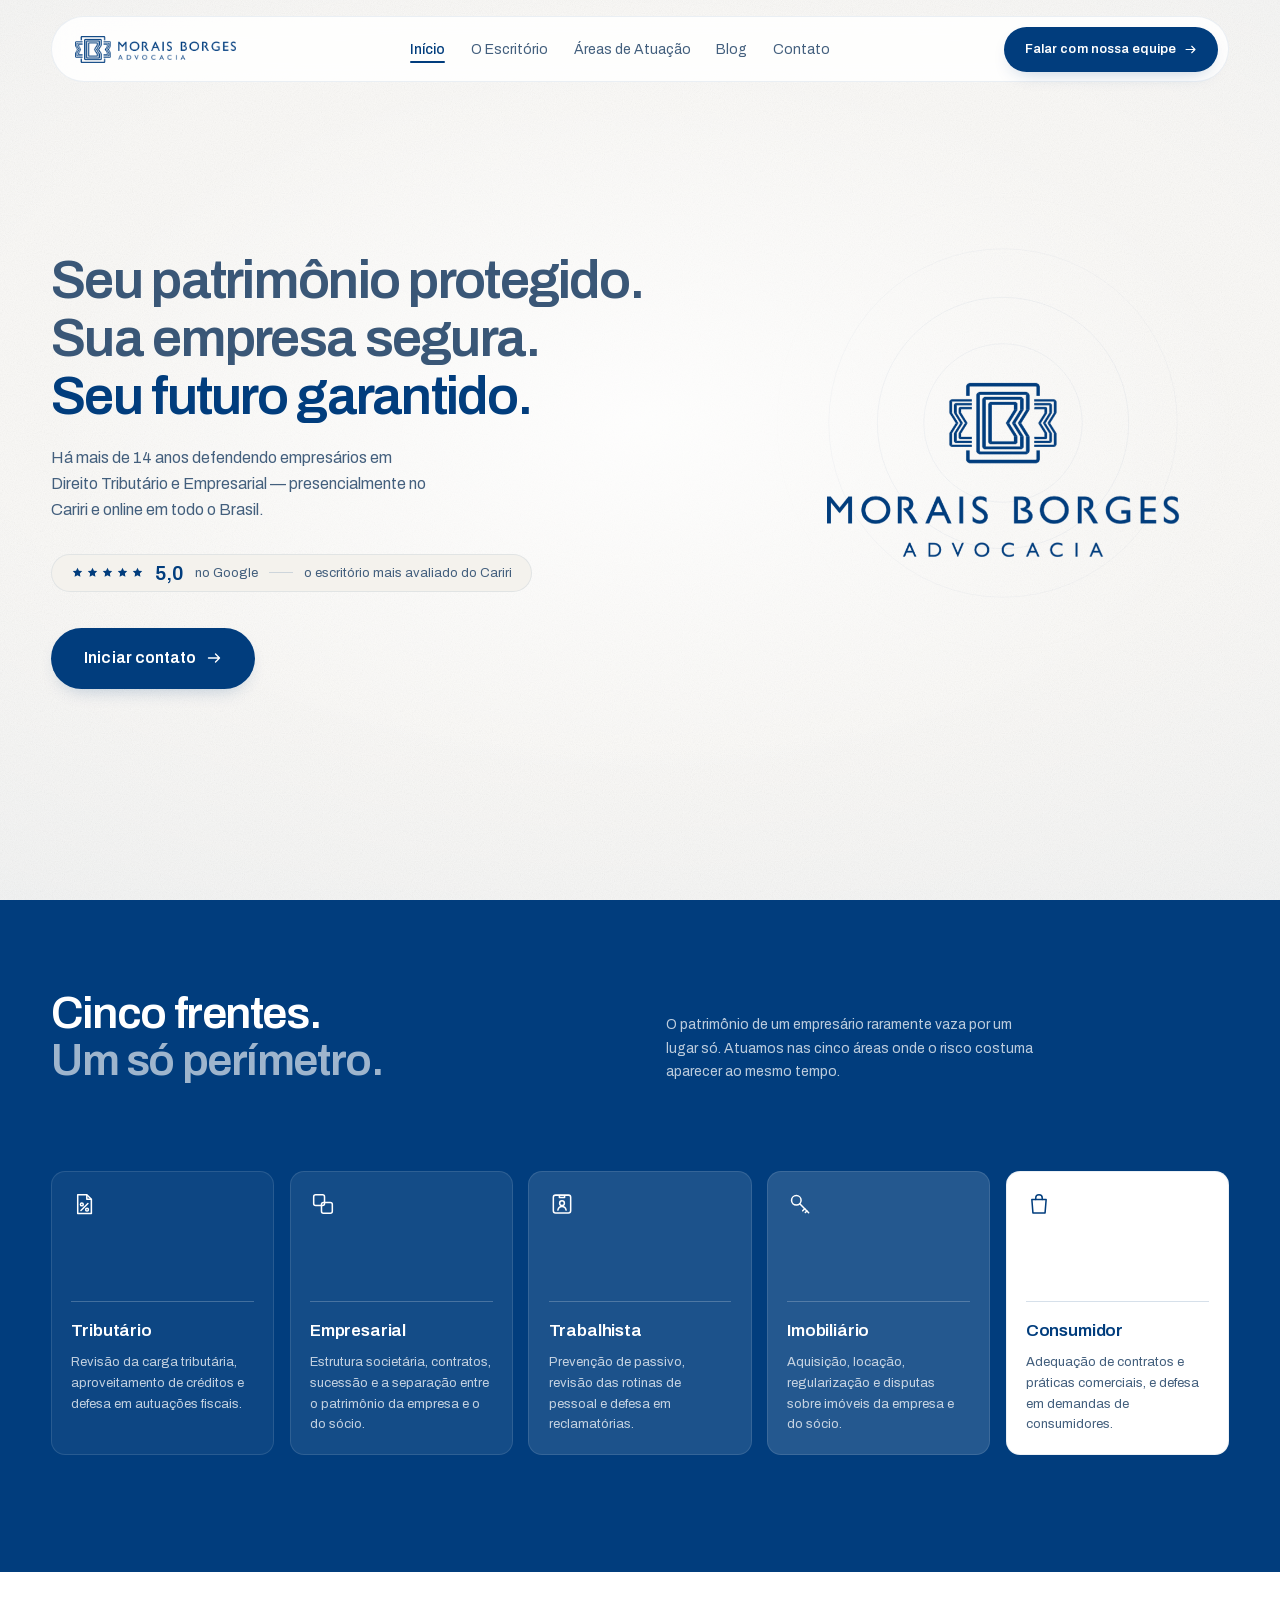
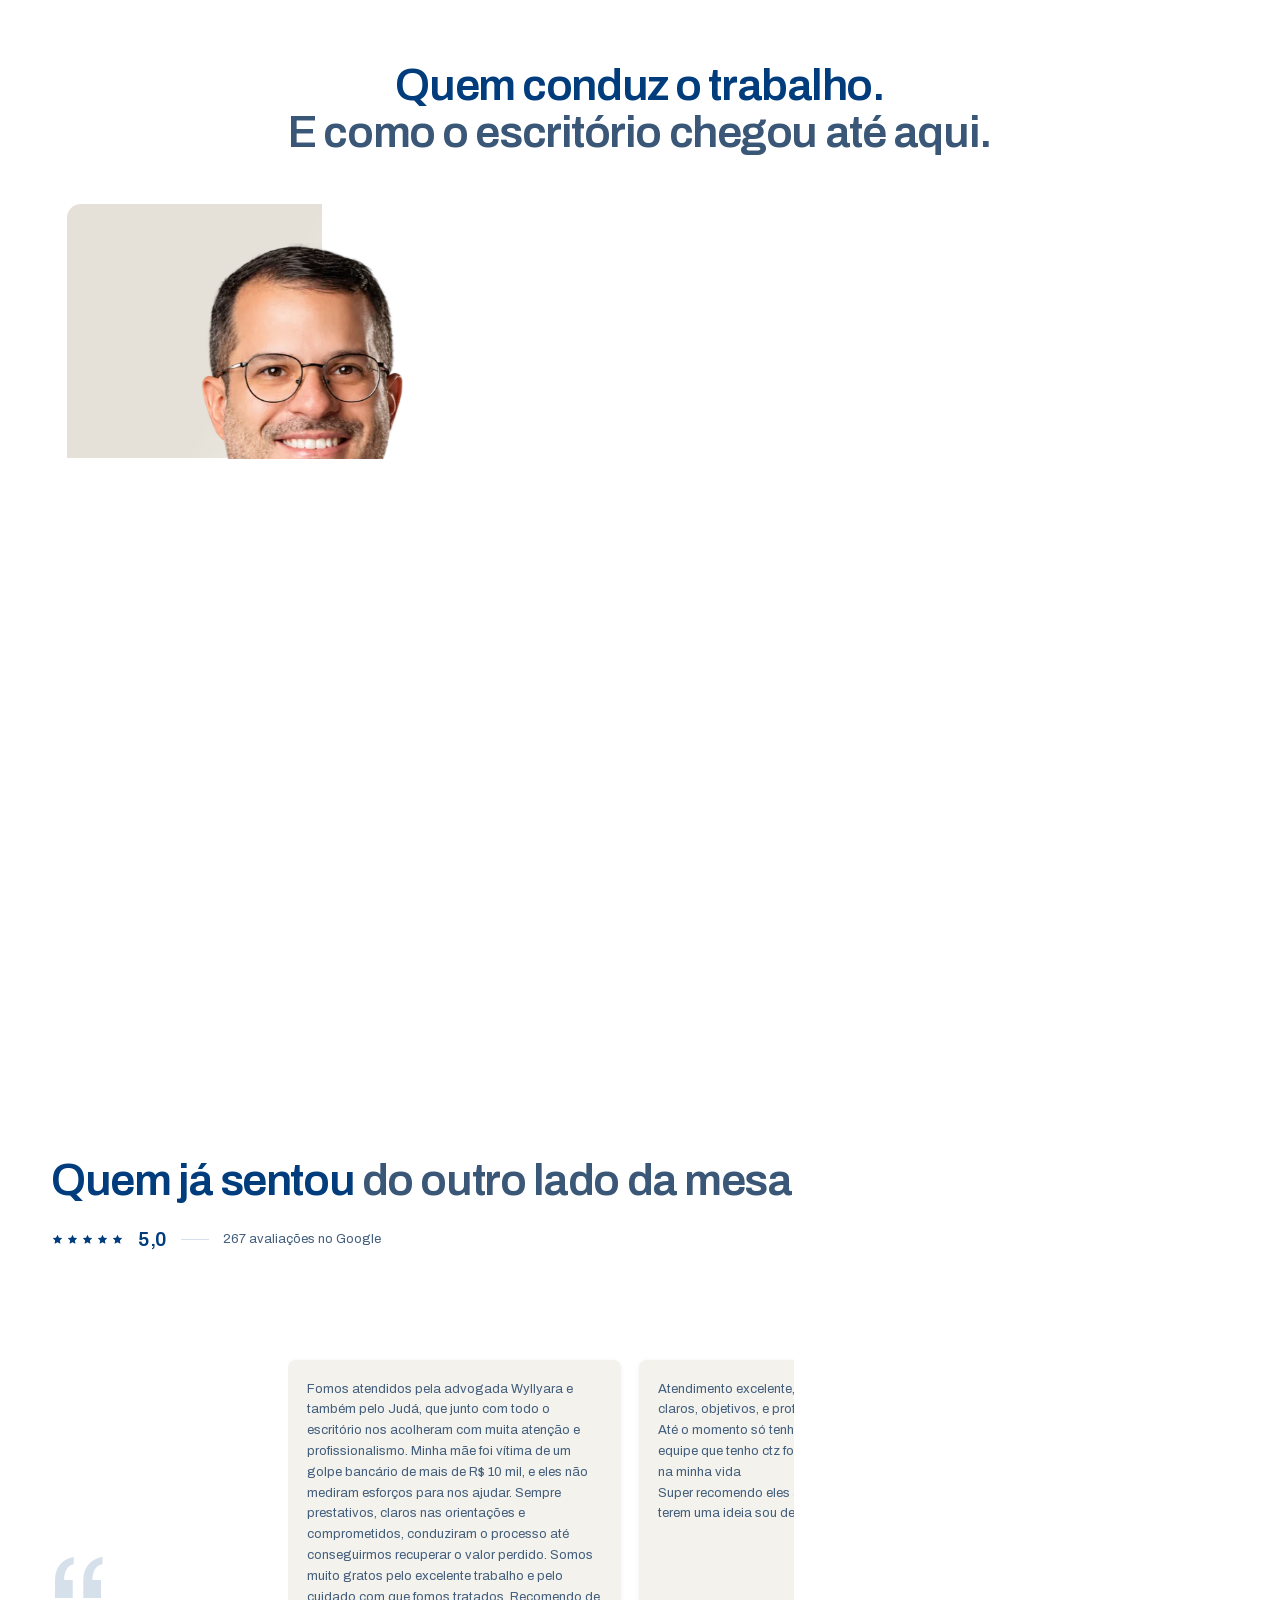
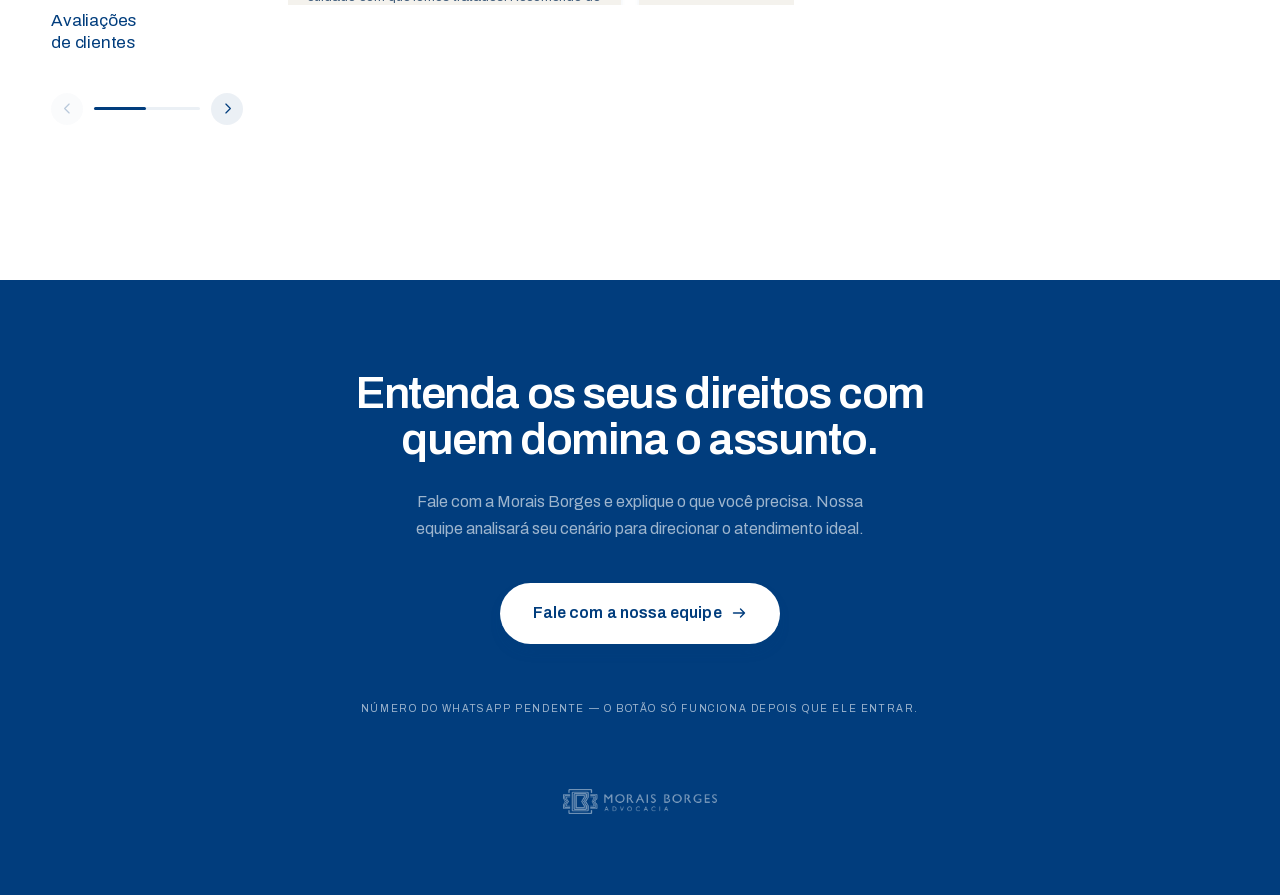
==== commit ce67ca32: "Aumenta o título e o subtítulo da hero Na proporção da referência enviada: o título sai de 40px para" ====
--- a/index.html
+++ b/index.html
@@ -10,8 +10,8 @@
   <link rel="preload" href="assets/fonts/archivo-0186fb75.woff2" as="font" type="font/woff2" crossorigin>
   <link rel="icon" href="assets/img/favicon-32.png" sizes="32x32">
   <link rel="apple-touch-icon" href="assets/img/favicon-180.png">
-  <link rel="stylesheet" href="assets/css/fonts.css?v=20260930d">
-  <link rel="stylesheet" href="assets/css/styles.css?v=20260930d">
+  <link rel="stylesheet" href="assets/css/fonts.css?v=20260930e">
+  <link rel="stylesheet" href="assets/css/styles.css?v=20260930e">
 
   <script>
     // A revelação não depende de main.js: se ele falhar, faltar ou for bloqueado,
@@ -523,6 +523,6 @@
 
 </main>
 
-<script src="assets/js/main.js?v=20260930d" defer></script>
+<script src="assets/js/main.js?v=20260930e" defer></script>
 </body>
 </html>
--- a/assets/css/styles.css
+++ b/assets/css/styles.css
@@ -416,7 +416,7 @@
 .hero__inner {
   position: relative;
   display: grid;
-  grid-template-columns: minmax(0, 1fr) minmax(0, 0.8fr);
+  grid-template-columns: minmax(0, 1fr) minmax(0, 0.68fr);
   align-items: center;
   gap: clamp(2rem, 5vw, 4.5rem);
   width: 100%;
@@ -487,7 +487,7 @@
 .hero__title {
   font-family: var(--font-display);
   font-weight: 600;
-  font-size: clamp(1.5rem, 2.9vw, 2.5rem);
+  font-size: clamp(1.75rem, 4.2vw, 3.75rem);
   line-height: 1.08;
   letter-spacing: -0.032em;
   color: var(--ink-2);
@@ -510,8 +510,8 @@
 
 .hero__sub {
   margin-top: clamp(1rem, 1.6vw, 1.4rem);
-  max-width: 46ch;
-  font-size: clamp(0.875rem, 1vw, 1.0625rem);
+  max-width: 42ch;
+  font-size: clamp(1rem, 1.2vw, 1.1875rem);
   line-height: 1.62;
   color: var(--muted);
   text-wrap: pretty;
@@ -622,9 +622,11 @@
 }
 
 @media (max-width: 640px) {
-  /* Três linhas, e não mais duas: o passo cai para que a mais longa — "Seu
-     patrimônio protegido." — caiba numa linha só no telefone. */
-  .hero__title { font-size: clamp(1.25rem, 5.6vw, 1.75rem); }
+  /* O teto aqui não é estético, é medido: acima de ~7,8vw a linha mais longa
+     — "Seu patrimônio protegido." — quebra em duas e a tríade se desfaz. O
+     valor fica em 7,4vw, logo abaixo do teto em todas as larguras testadas
+     (320, 360, 390 e 560px). */
+  .hero__title { font-size: clamp(1.375rem, 7.4vw, 2.5rem); }
   .brand__kind { display: none; }
 }
 
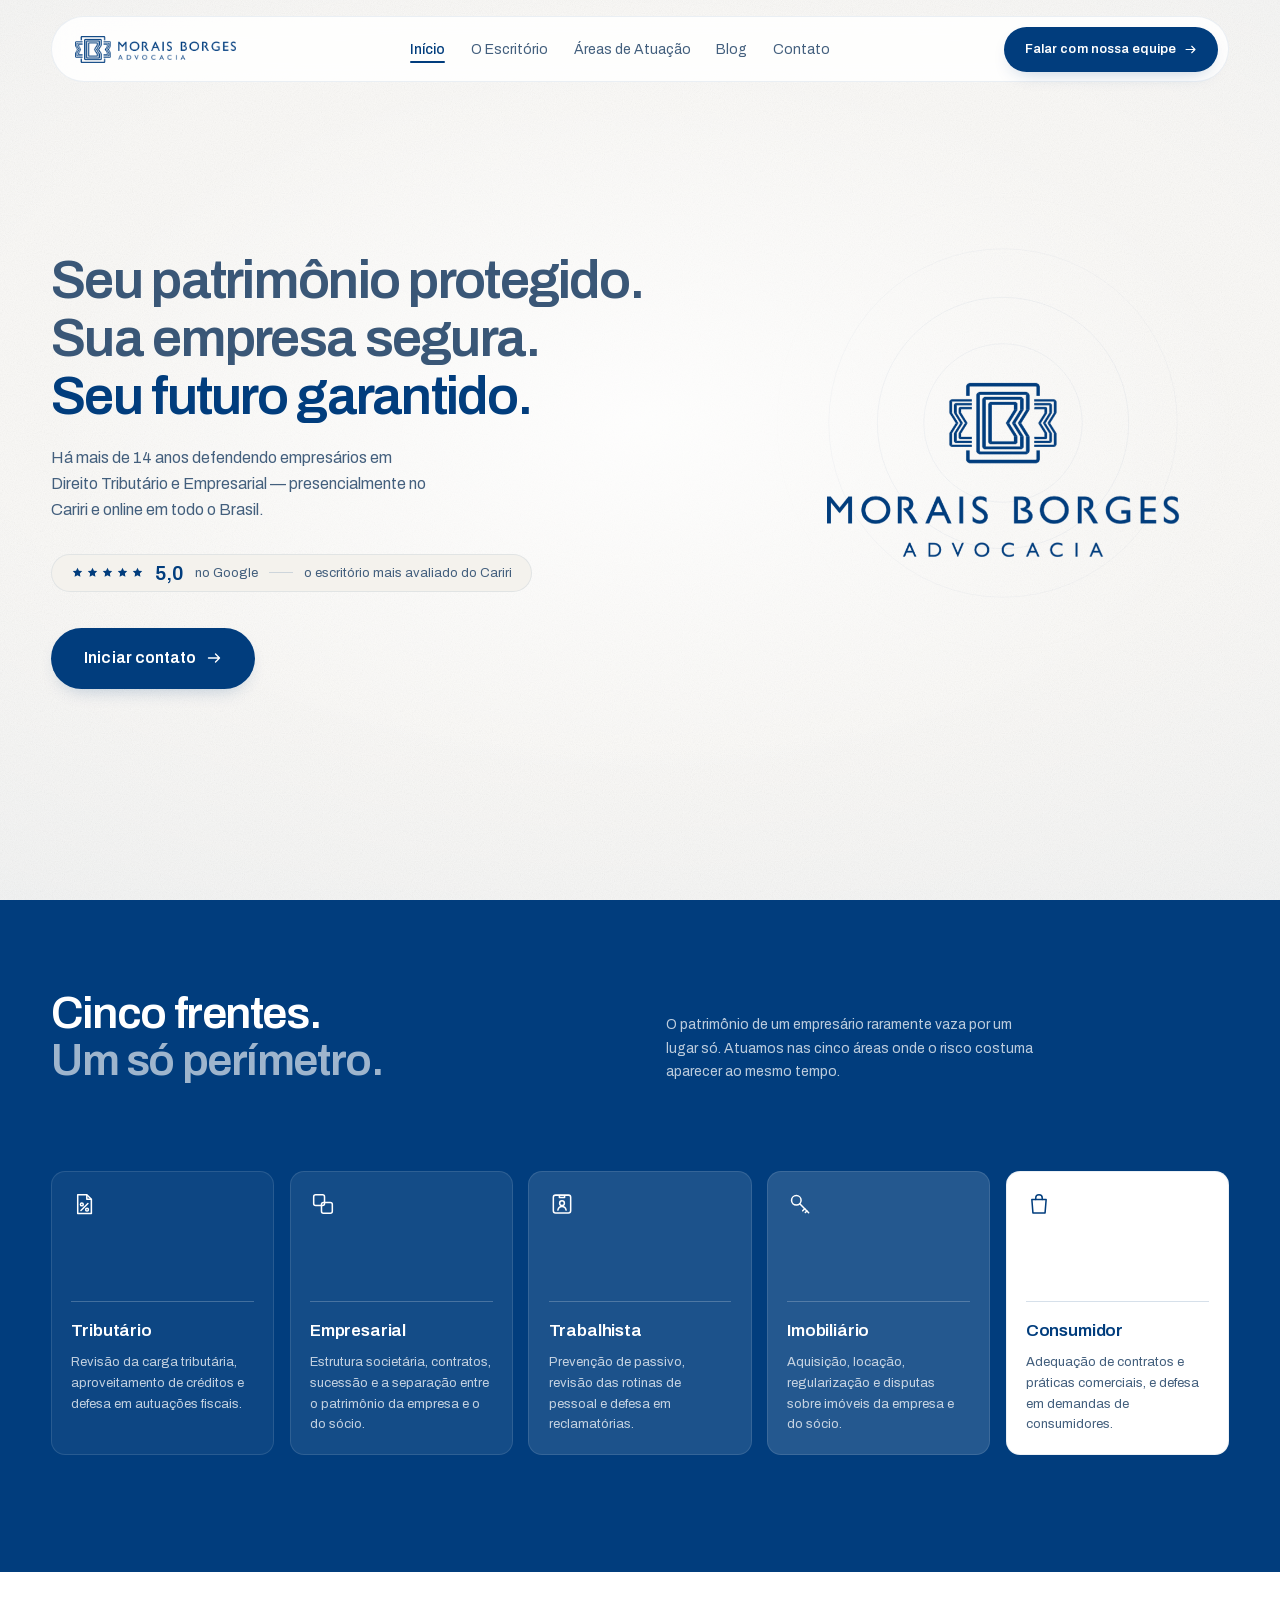
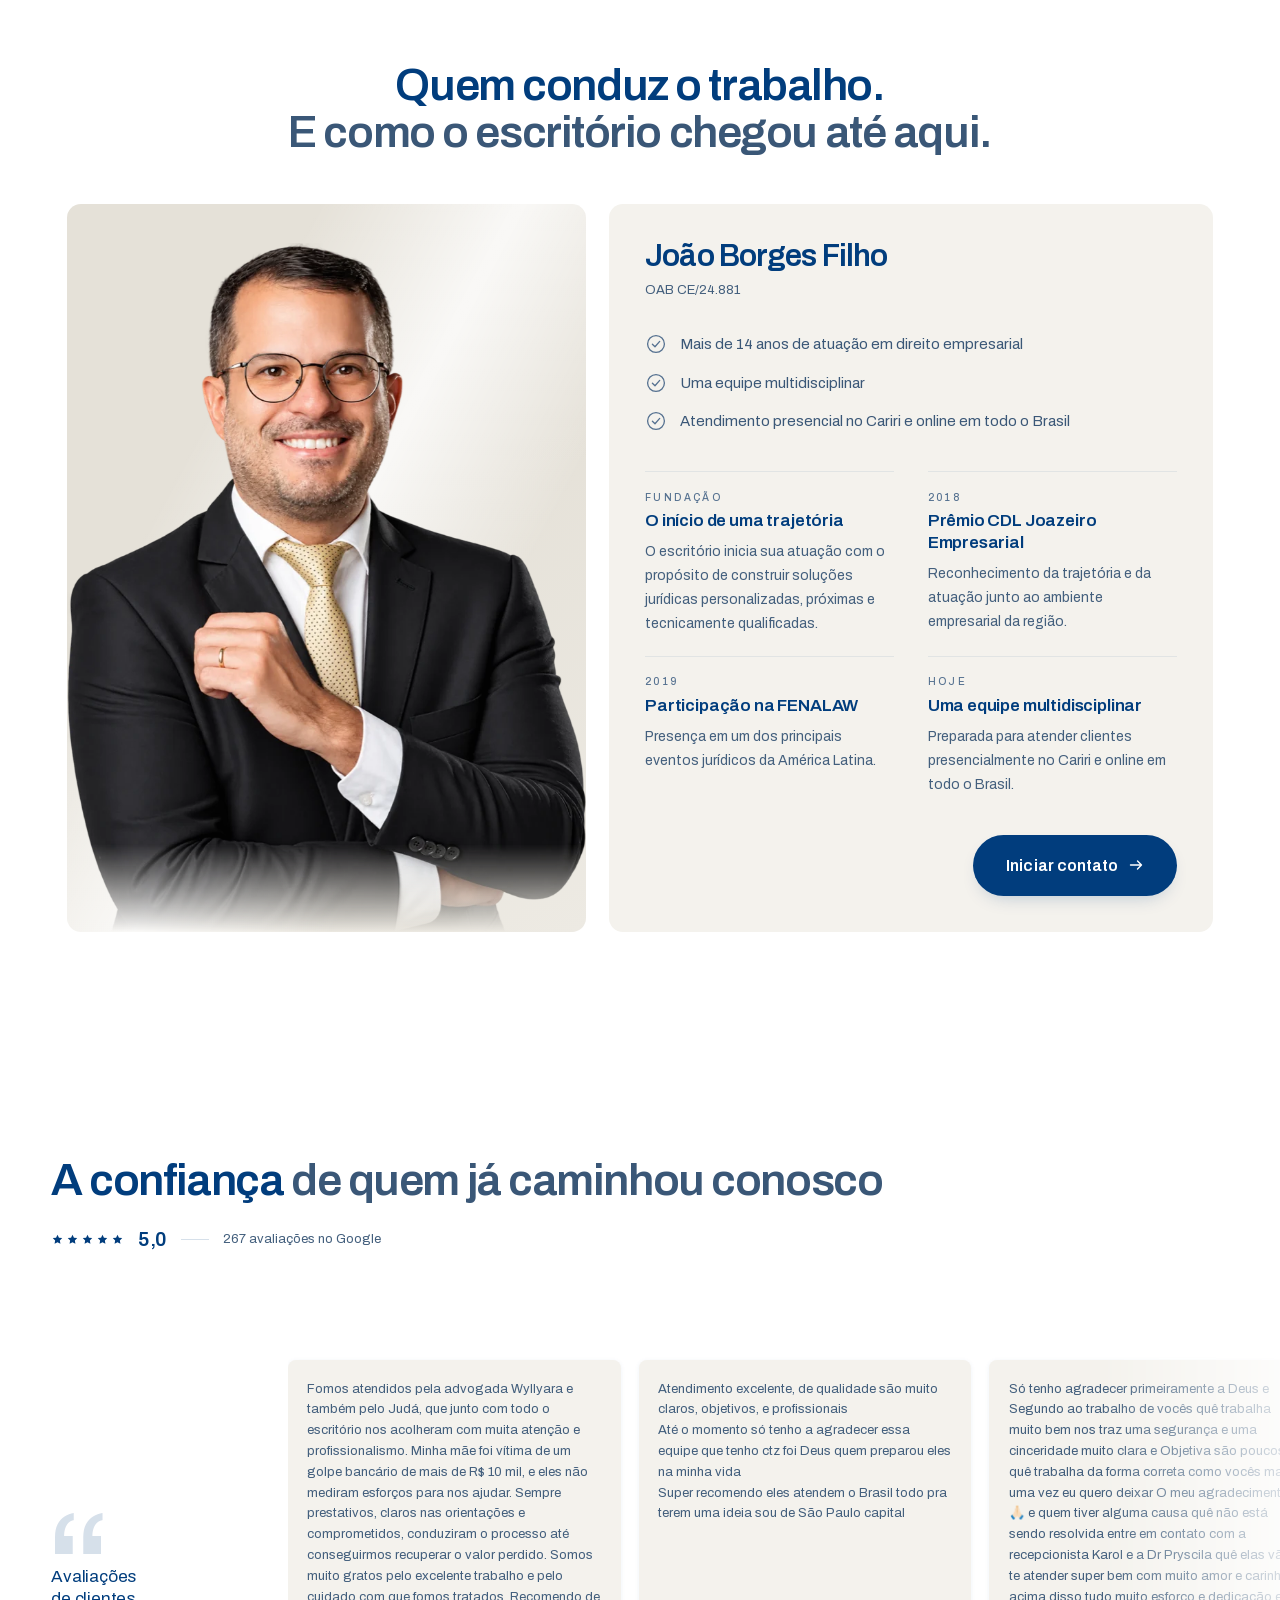
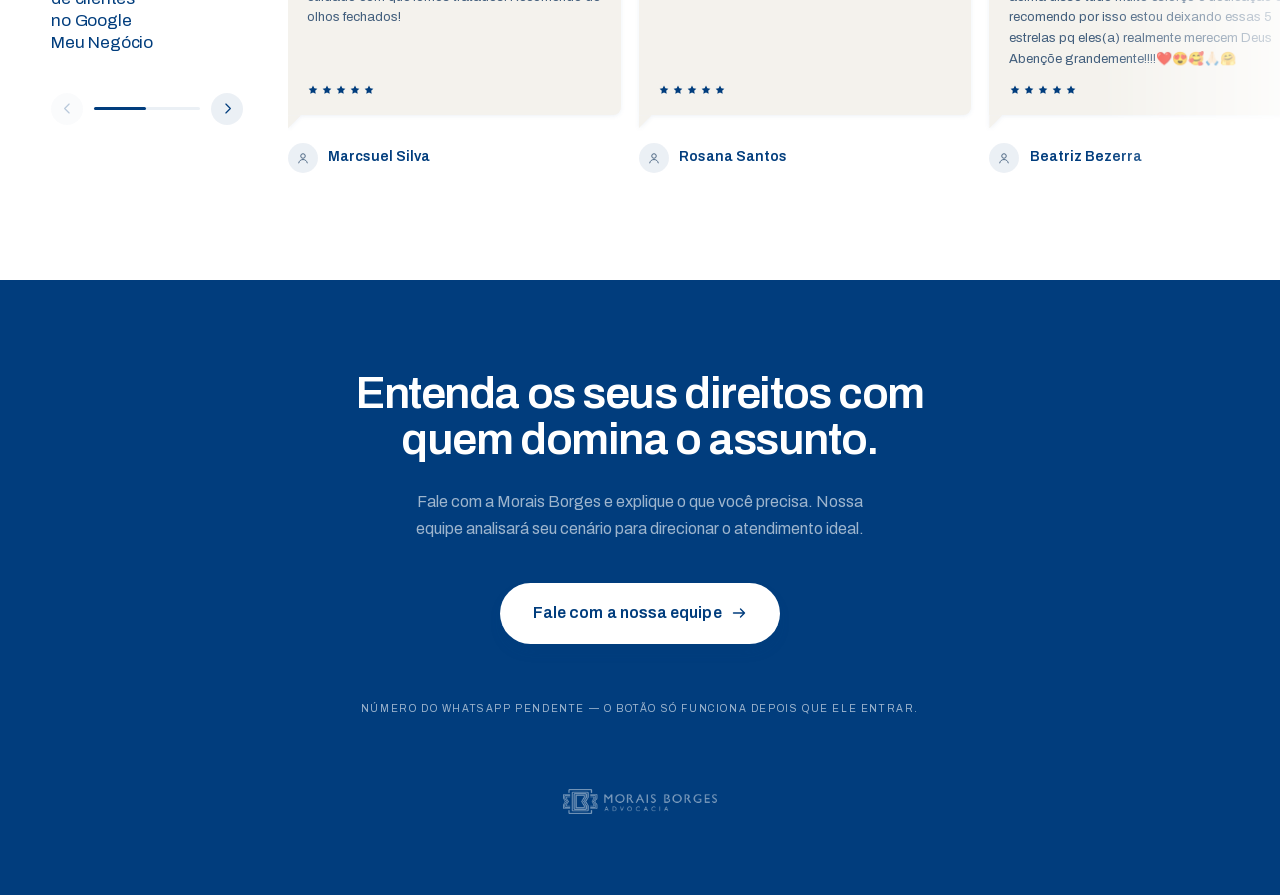
==== commit 7af02ec2: "Ajusta o título e o rótulo das avaliações e alinha o botão da ficha O título da seção de avaliações " ====
--- a/index.html
+++ b/index.html
@@ -10,8 +10,8 @@
   <link rel="preload" href="assets/fonts/archivo-0186fb75.woff2" as="font" type="font/woff2" crossorigin>
   <link rel="icon" href="assets/img/favicon-32.png" sizes="32x32">
   <link rel="apple-touch-icon" href="assets/img/favicon-180.png">
-  <link rel="stylesheet" href="assets/css/fonts.css?v=20260930e">
-  <link rel="stylesheet" href="assets/css/styles.css?v=20260930e">
+  <link rel="stylesheet" href="assets/css/fonts.css?v=20260930f">
+  <link rel="stylesheet" href="assets/css/styles.css?v=20260930f">
 
   <script>
     // A revelação não depende de main.js: se ele falhar, faltar ou for bloqueado,
@@ -316,7 +316,7 @@
 
       <header class="reviews__head">
         <h2 class="reviews__title" id="avaliacoes-titulo" data-reveal-scroll>
-          Quem já sentou <span>do outro lado da mesa</span>
+          A confiança <span>de quem já caminhou conosco</span>
         </h2>
 
         <p class="reviews__stat" data-reveal-scroll>
@@ -337,7 +337,11 @@
 
         <aside class="reviews__aside" data-reveal-scroll>
           <span class="reviews__quote" aria-hidden="true">&ldquo;</span>
-          <p class="reviews__label">Avaliações<br>de clientes</p>
+          <!-- As quebras são autorais: na coluna estreita o texto corrido
+               partiria em "Avaliações de / clientes no / Google Meu". Cada
+               linha aqui é uma unidade de sentido. No telefone a coluna é
+               larga e o CSS desliga as quebras. -->
+          <p class="reviews__label">Avaliações <br>de clientes <br>no Google <br>Meu Negócio</p>
 
           <div class="reviews__nav">
             <button class="reviews__arrow" type="button" data-scroll="prev" aria-controls="trilho-avaliacoes">
@@ -523,6 +527,6 @@
 
 </main>
 
-<script src="assets/js/main.js?v=20260930e" defer></script>
+<script src="assets/js/main.js?v=20260930f" defer></script>
 </body>
 </html>
--- a/assets/css/styles.css
+++ b/assets/css/styles.css
@@ -980,7 +980,13 @@
   }
   .reviews__aside { padding: 0 var(--gutter) 0 0; }
   .reviews__quote { display: none; }
+  /* A coluna deixa de ser estreita: as quebras autorais do rótulo virariam
+     quatro tocos num campo largo. Desligadas, o texto corre e quebra sozinho.
+     O espaço antes de cada <br> no HTML existe por causa disto: sem ele as
+     palavras se colariam aqui. Na coluna estreita ele cai no fim da linha e
+     desaparece. */
   .reviews__label { font-size: 1rem; }
+  .reviews__label br { display: none; }
   .reviews__nav { margin-top: 1rem; }
   .review { flex-basis: min(17rem, 76vw); }
 }
@@ -1303,8 +1309,11 @@
   text-wrap: pretty;
 }
 
+/* À direita, e não à esquerda: alinhado ao fim da ficha, o botão cai sob o
+   último marco — "Uma equipe multidisciplinar" — e fecha a coluna da direita
+   da grade de marcos em vez de recomeçar a leitura na margem esquerda. */
 .duo__cta {
-  align-self: flex-start;
+  align-self: flex-end;
   margin-top: clamp(1.75rem, 3vw, 2.5rem);
 }
 
@@ -1533,6 +1542,16 @@
   background: url("../img/favicon-180.png") center / clamp(2.25rem, 18%, 3.5rem) no-repeat;
   opacity: 0.14;
 }
+/* A foto fica por cima da marca d'água: se não carregar, o placeholder
+   continua ali. */
+.card__foto img {
+  position: absolute;
+  inset: 0;
+  z-index: 1;
+  width: 100%;
+  height: 100%;
+  object-fit: cover;
+}
 
 .card__corpo {
   display: flex;
@@ -1695,6 +1714,12 @@
   background: url("../img/favicon-180.png") center / clamp(3rem, 12%, 5rem) no-repeat;
   opacity: 0.14;
 }
+/* Com a capa real, a imagem ocupa o lugar do placeholder na mesma proporção. */
+img.post__foto {
+  width: 100%;
+  height: auto;
+  object-fit: cover;
+}
 .post__figura figcaption {
   margin-top: 0.75rem;
   font-size: 0.75rem;
@@ -1733,12 +1758,55 @@
   text-wrap: pretty;
 }
 
+.post__corpo h3 {
+  margin-top: 1.9em;
+  font-family: var(--font-display);
+  font-size: clamp(1.0625rem, 1.5vw, 1.1875rem);
+  font-weight: 600;
+  letter-spacing: -0.016em;
+  line-height: 1.3;
+  color: var(--ink);
+}
+.post__corpo h2 + *,
+.post__corpo h3 + * { margin-top: 0.8em; }
+
+.post__corpo strong { font-weight: 600; color: var(--ink); }
+
+.post__corpo a {
+  color: var(--accent);
+  text-decoration: underline;
+  text-decoration-thickness: 1px;
+  text-underline-offset: 0.2em;
+  overflow-wrap: anywhere;
+  transition: color 0.28s var(--ease-soft);
+}
+.post__corpo a:hover { color: var(--ink); }
+
+.post__corpo blockquote p + p { margin-top: 0.6em; }
+
+.post__corpo figure img {
+  width: 100%;
+  height: auto;
+  border-radius: 14px;
+  border: 1px solid var(--rule-soft);
+}
+
+.post__corpo ol {
+  display: grid;
+  gap: 0.7em;
+  padding-left: 1.4em;
+  list-style: decimal;
+}
+.post__corpo ol > li::marker { color: var(--muted-deep); font-weight: 500; }
+.post__corpo li > ul,
+.post__corpo li > ol { margin-top: 0.7em; }
+
 .post__corpo ul { display: grid; gap: 0.7em; }
-.post__corpo li {
+.post__corpo ul > li {
   position: relative;
   padding-left: 1.4em;
 }
-.post__corpo li::before {
+.post__corpo ul > li::before {
   content: "";
   position: absolute;
   left: 0;
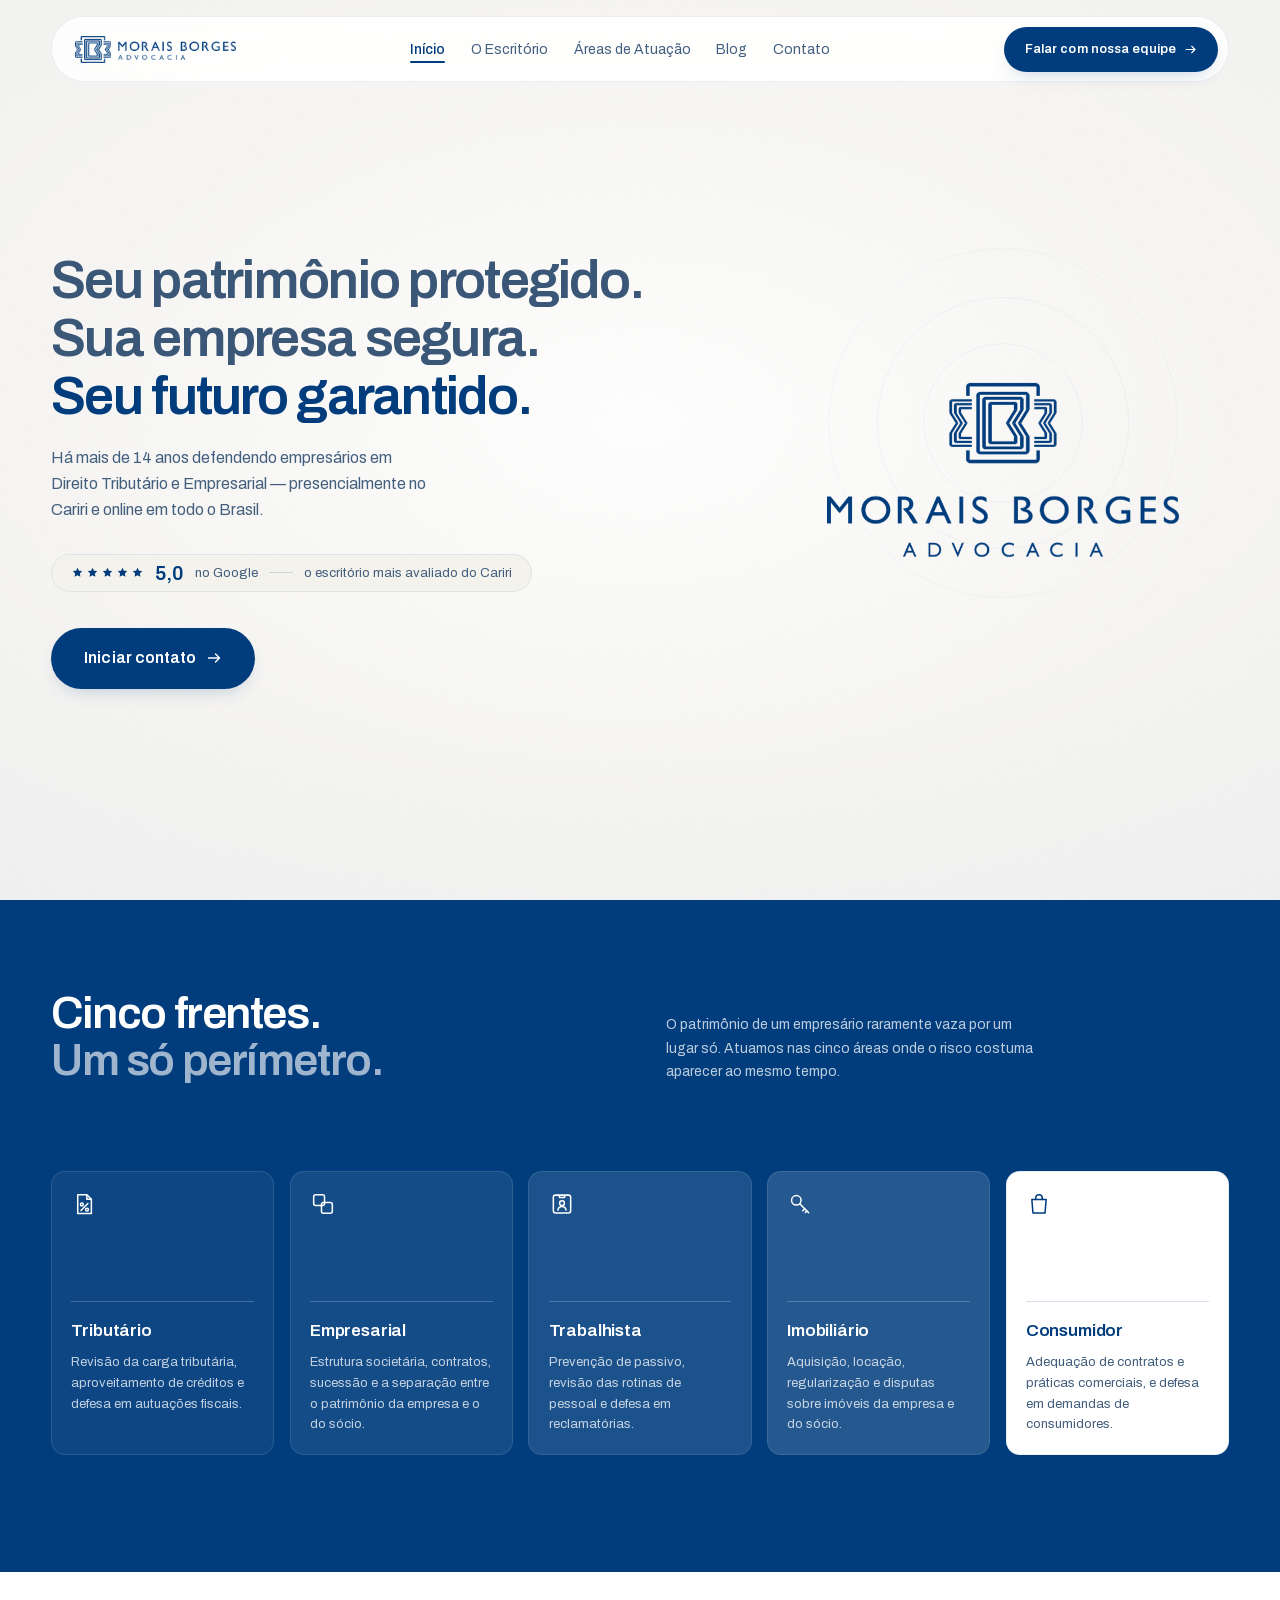
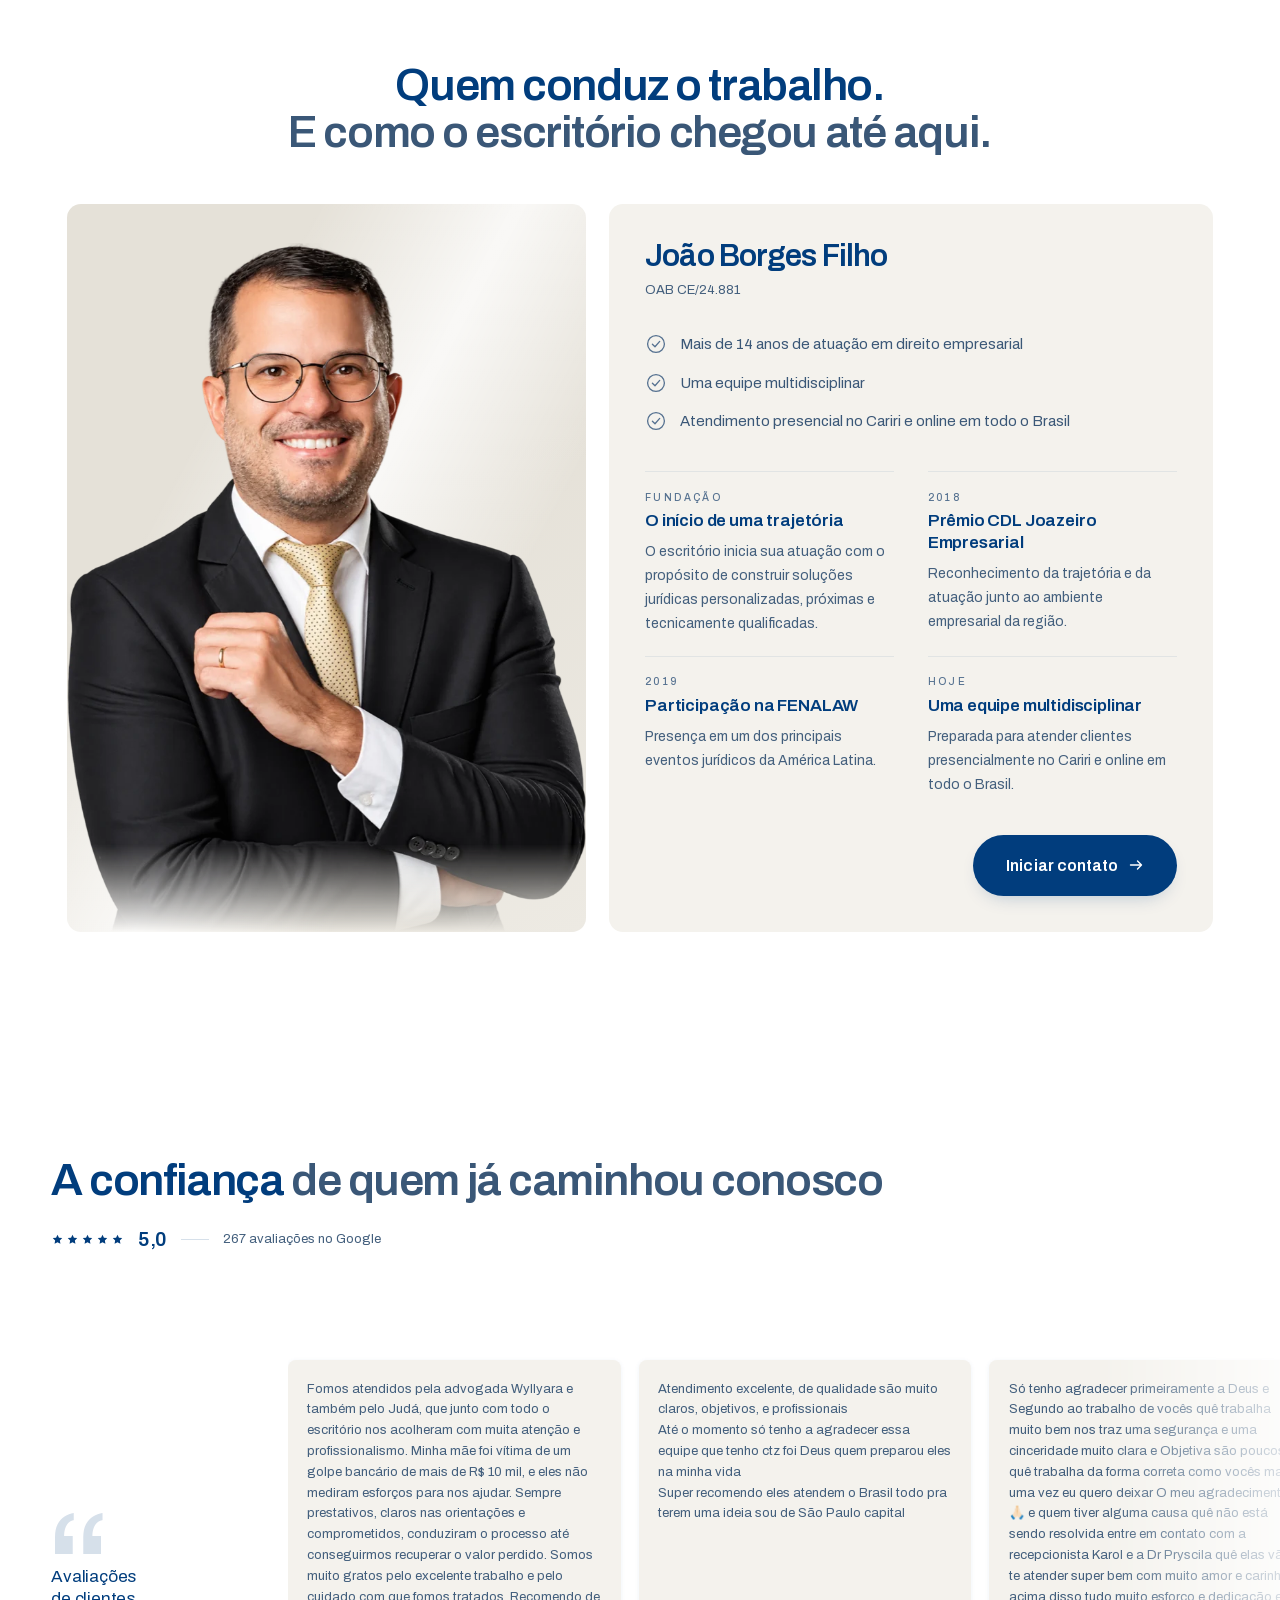
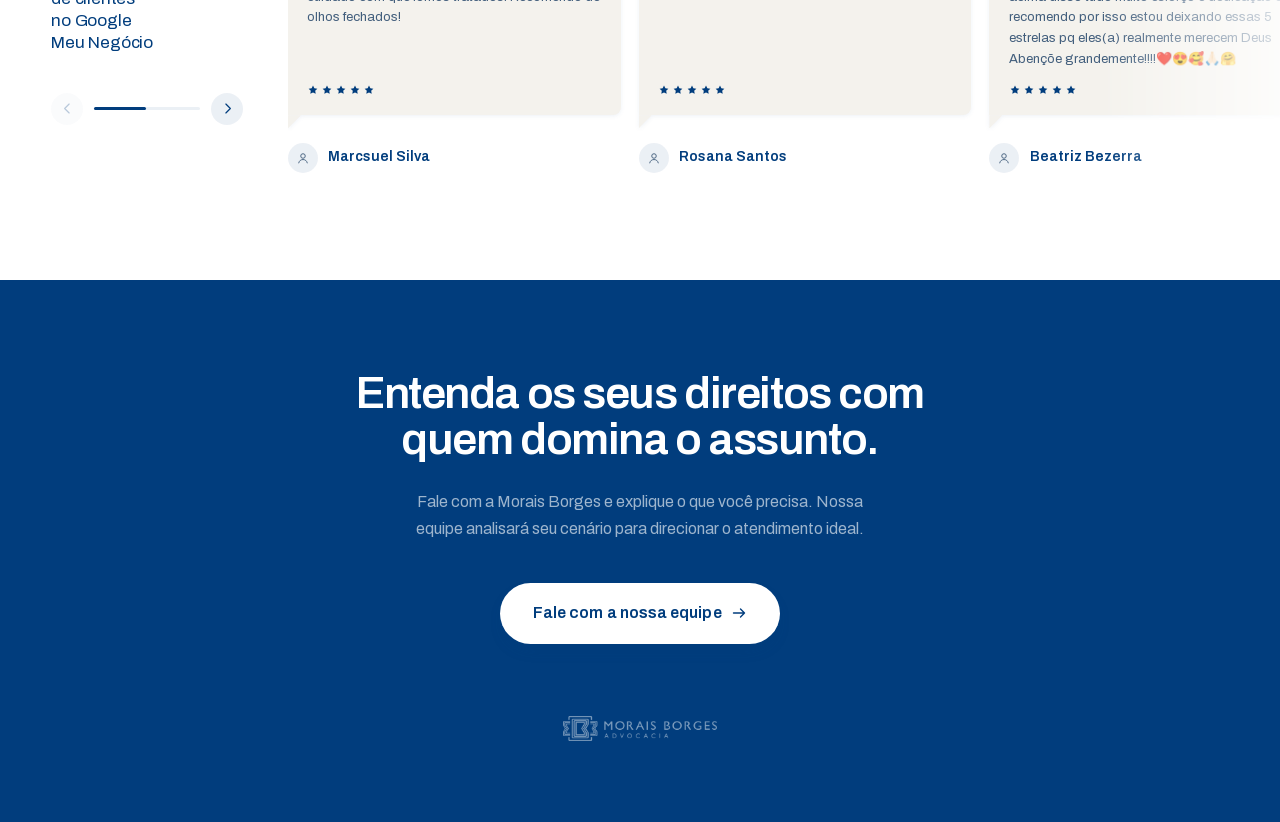
==== commit 16caf159: "Publica o WhatsApp real do escritório no botão de fecho O marcador wa.me/55DDDNUMERO dá lugar ao lin" ====
--- a/index.html
+++ b/index.html
@@ -10,8 +10,8 @@
   <link rel="preload" href="assets/fonts/archivo-0186fb75.woff2" as="font" type="font/woff2" crossorigin>
   <link rel="icon" href="assets/img/favicon-32.png" sizes="32x32">
   <link rel="apple-touch-icon" href="assets/img/favicon-180.png">
-  <link rel="stylesheet" href="assets/css/fonts.css?v=20260930f">
-  <link rel="stylesheet" href="assets/css/styles.css?v=20260930f">
+  <link rel="stylesheet" href="assets/css/fonts.css?v=20260930g">
+  <link rel="stylesheet" href="assets/css/styles.css?v=20260930g">
 
   <script>
     // A revelação não depende de main.js: se ele falhar, faltar ou for bloqueado,
@@ -490,13 +490,10 @@
   </section>
 
 
-  <!-- TODO definir o destino do formulário. Enquanto FORM_DESTINO estiver
-       vazio no main.js, o envio é bloqueado e o visitante recebe um aviso —
-       melhor isso do que um formulário que engole o contato em silêncio. -->
-  <!-- TODO: trocar o href do botão pelo WhatsApp real do escritório. O número
-       abaixo é um marcador — 55 + DDD + número, só dígitos, como em
-       https://wa.me/5588999999999 — e enquanto não for trocado o link não leva
-       a lugar nenhum. Ao trocar, remova .contact__notice. -->
+  <!-- O botão abre o WhatsApp do escritório: 55 88 99247-1664. O link é o que
+       o próprio WhatsApp gera, com os parâmetros dele. `text` está vazio de
+       propósito — a conversa abre sem mensagem pronta. Para sugerir uma,
+       basta preencher `text=` com o texto já codificado para URL. -->
   <section class="contact" id="agendar" aria-labelledby="agendar-titulo">
     <div class="contact__inner">
 
@@ -510,14 +507,14 @@
       </p>
 
       <a class="btn btn--ink btn--lg contact__cta" data-reveal-scroll
-         href="https://wa.me/55DDDNUMERO" target="_blank" rel="noopener">
+         href="https://api.whatsapp.com/send/?phone=5588992471664&amp;text&amp;type=phone_number&amp;app_absent=0"
+         target="_blank" rel="noopener">
         Fale com a nossa equipe
         <svg class="btn__arrow" viewBox="0 0 16 16" aria-hidden="true" focusable="false">
           <path d="M2.5 8h11M9.5 4l4 4-4 4" fill="none" stroke="currentColor" stroke-width="1.4" stroke-linecap="round" stroke-linejoin="round"/>
         </svg>
       </a>
 
-      <p class="contact__notice">Número do WhatsApp pendente — o botão só funciona depois que ele entrar.</p>
 
       <img class="contact__mark" src="assets/img/logo-morais-borges.webp" alt=""
            width="856" height="143" loading="lazy" decoding="async">
@@ -527,6 +524,6 @@
 
 </main>
 
-<script src="assets/js/main.js?v=20260930f" defer></script>
+<script src="assets/js/main.js?v=20260930g" defer></script>
 </body>
 </html>
--- a/assets/css/styles.css
+++ b/assets/css/styles.css
@@ -1405,17 +1405,6 @@
   opacity: 0.5;
 }
 
-.contact__notice {
-  max-width: 78rem;
-  margin: clamp(2.5rem, 5vw, 3.5rem) auto 0;
-  padding: 0 var(--gutter);
-  font-size: 0.625rem;
-  letter-spacing: 0.16em;
-  line-height: 1.7;
-  text-transform: uppercase;
-  color: var(--muted-deep);
-}
-
 @media (max-width: 900px) {
   .contact__inner { grid-template-columns: minmax(0, 1fr); }
 }
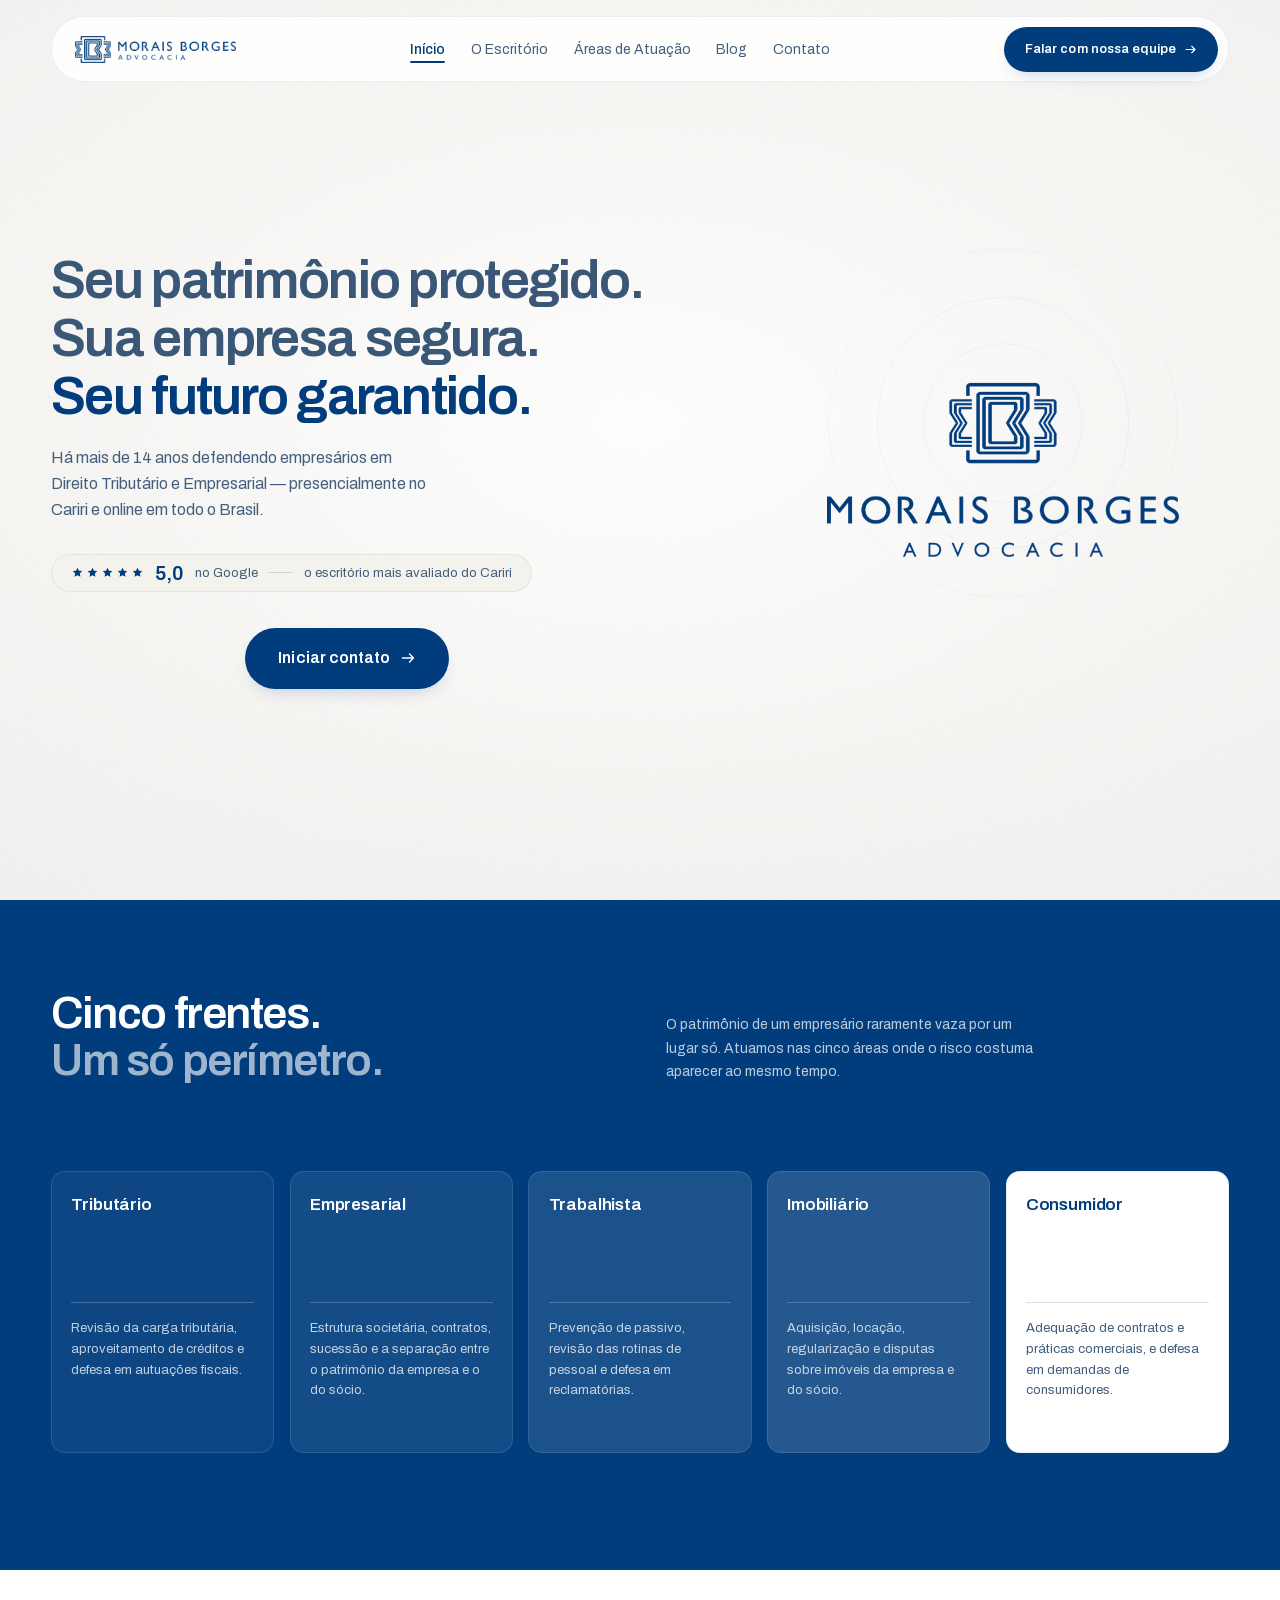
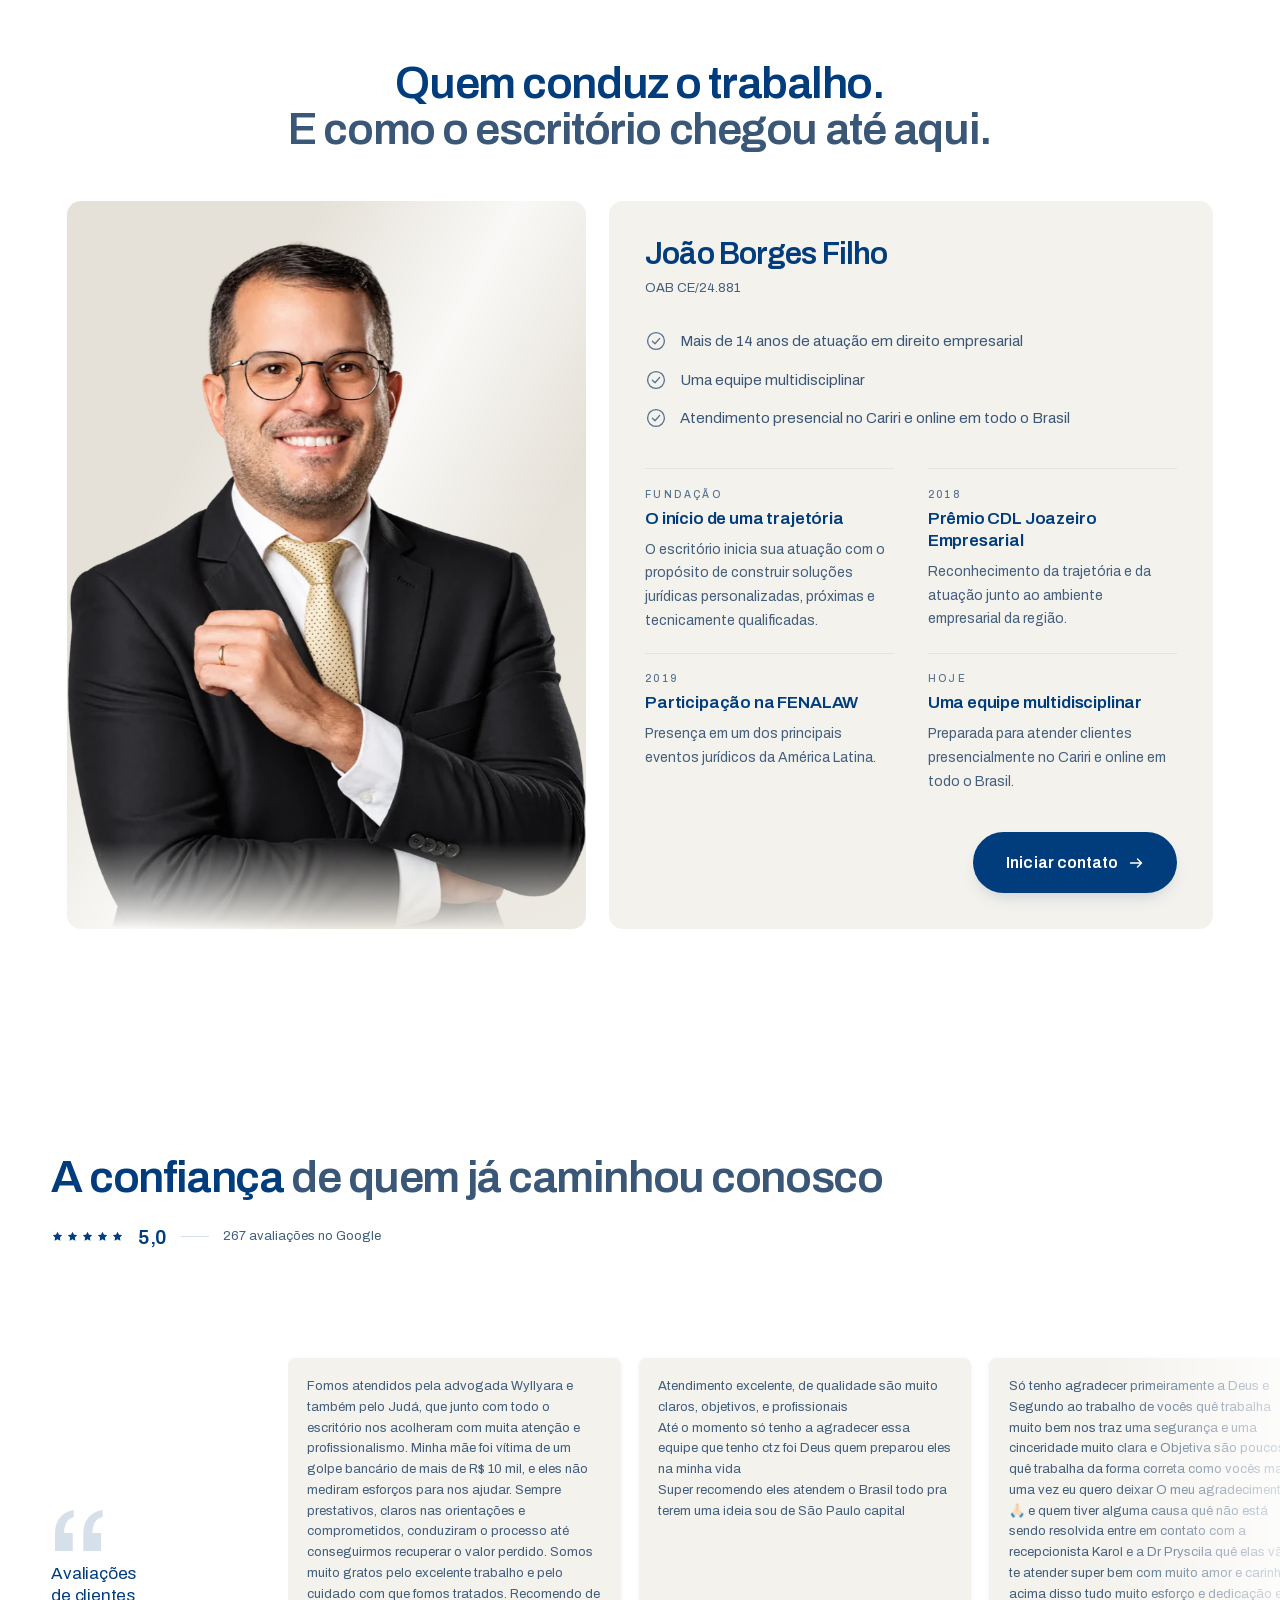
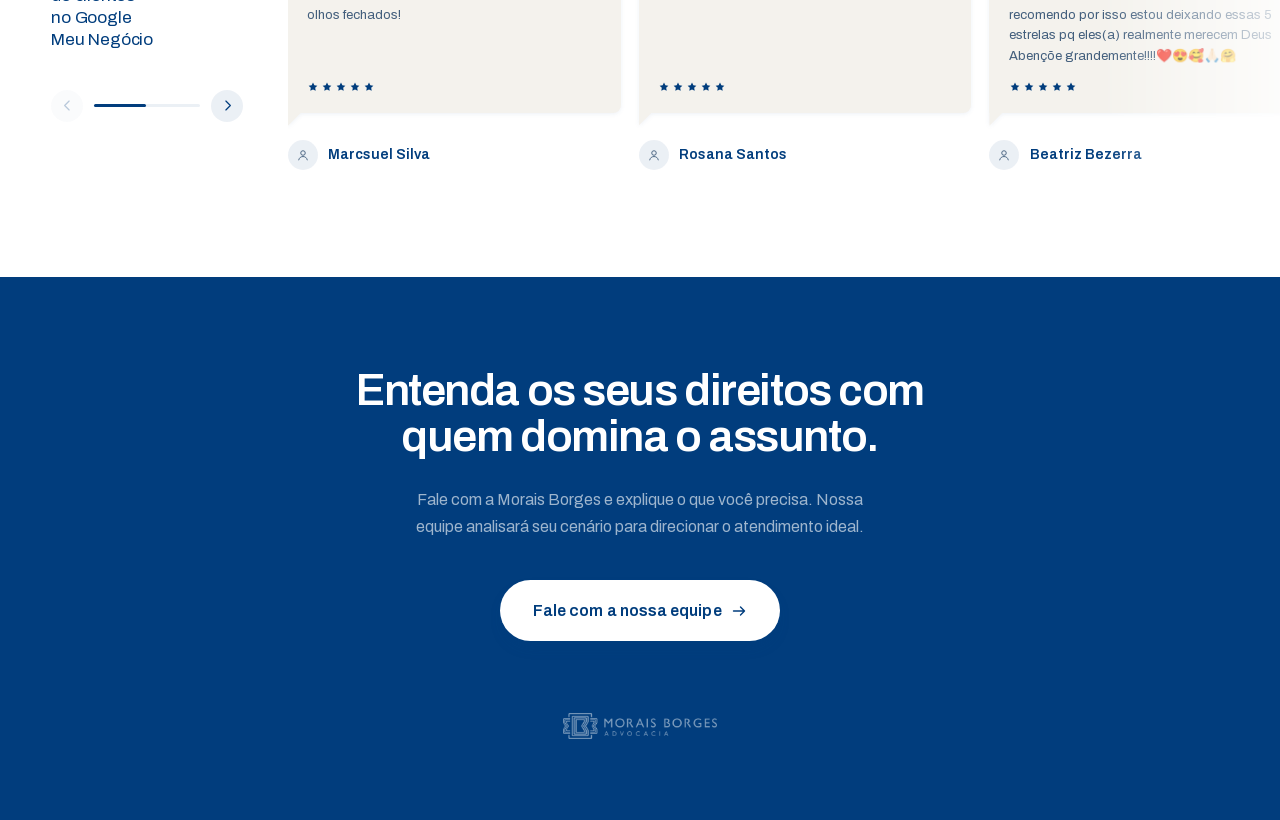
==== commit 7e5b9d75: "Nome da área no topo do cartão e botão da hero centralizado Nos cinco cartões de áreas, o ícone sai " ====
--- a/index.html
+++ b/index.html
@@ -10,8 +10,8 @@
   <link rel="preload" href="assets/fonts/archivo-0186fb75.woff2" as="font" type="font/woff2" crossorigin>
   <link rel="icon" href="assets/img/favicon-32.png" sizes="32x32">
   <link rel="apple-touch-icon" href="assets/img/favicon-180.png">
-  <link rel="stylesheet" href="assets/css/fonts.css?v=20260930g">
-  <link rel="stylesheet" href="assets/css/styles.css?v=20260930g">
+  <link rel="stylesheet" href="assets/css/fonts.css?v=20261002b">
+  <link rel="stylesheet" href="assets/css/styles.css?v=20261002b">
 
   <script>
     // A revelação não depende de main.js: se ele falhar, faltar ou for bloqueado,
@@ -180,43 +180,28 @@
 
       <ul class="areas__grid">
         <li class="area area--1" data-reveal-scroll>
-          <span class="area__icon" aria-hidden="true">
-            <svg viewBox="0 0 24 24" focusable="false"><path d="M6.2 3.4h8.4l4.2 4.2v13.2H6.2z" fill="none" stroke="currentColor" stroke-width="1.4" stroke-linejoin="round"/><path d="M14.6 3.4v4.2h4.2" fill="none" stroke="currentColor" stroke-width="1.4" stroke-linejoin="round"/><path d="M15.6 11.6 9.2 18" fill="none" stroke="currentColor" stroke-width="1.4" stroke-linecap="round"/><circle cx="10" cy="12.4" r="1.3" fill="none" stroke="currentColor" stroke-width="1.4"/><circle cx="14.8" cy="17.2" r="1.3" fill="none" stroke="currentColor" stroke-width="1.4"/></svg>
-          </span>
+          <h3 class="area__name">Tributário</h3>
           <span class="area__rule" aria-hidden="true"></span>
-          <h3 class="area__name">Tributário</h3>
           <p class="area__text">Revisão da carga tributária, aproveitamento de créditos e defesa em autuações fiscais.</p>
         </li>
         <li class="area area--2" data-reveal-scroll>
-          <span class="area__icon" aria-hidden="true">
-            <svg viewBox="0 0 24 24" focusable="false"><rect x="3.4" y="3.4" width="10" height="10" rx="1.8" fill="none" stroke="currentColor" stroke-width="1.4"/><rect x="10.6" y="10.6" width="10" height="10" rx="1.8" fill="none" stroke="currentColor" stroke-width="1.4"/></svg>
-          </span>
+          <h3 class="area__name">Empresarial</h3>
           <span class="area__rule" aria-hidden="true"></span>
-          <h3 class="area__name">Empresarial</h3>
           <p class="area__text">Estrutura societária, contratos, sucessão e a separação entre o patrimônio da empresa e o do sócio.</p>
         </li>
         <li class="area area--3" data-reveal-scroll>
-          <span class="area__icon" aria-hidden="true">
-            <svg viewBox="0 0 24 24" focusable="false"><rect x="4" y="3.8" width="16" height="16.4" rx="2" fill="none" stroke="currentColor" stroke-width="1.4"/><path d="M9.6 3.8v2.2h4.8V3.8" fill="none" stroke="currentColor" stroke-width="1.4" stroke-linejoin="round"/><circle cx="12" cy="11.2" r="2.2" fill="none" stroke="currentColor" stroke-width="1.4"/><path d="M8.2 17.6c.5-2.1 2-3.2 3.8-3.2s3.3 1.1 3.8 3.2" fill="none" stroke="currentColor" stroke-width="1.4" stroke-linecap="round"/></svg>
-          </span>
+          <h3 class="area__name">Trabalhista</h3>
           <span class="area__rule" aria-hidden="true"></span>
-          <h3 class="area__name">Trabalhista</h3>
           <p class="area__text">Prevenção de passivo, revisão das rotinas de pessoal e defesa em reclamatórias.</p>
         </li>
         <li class="area area--4" data-reveal-scroll>
-          <span class="area__icon" aria-hidden="true">
-            <svg viewBox="0 0 24 24" focusable="false"><circle cx="8.6" cy="8.6" r="4.4" fill="none" stroke="currentColor" stroke-width="1.4"/><path d="M11.8 11.8 20 20" fill="none" stroke="currentColor" stroke-width="1.4" stroke-linecap="round"/><path d="M16.4 16.4l-1.9 1.9M18.4 18.4l-1.5 1.5" fill="none" stroke="currentColor" stroke-width="1.4" stroke-linecap="round"/></svg>
-          </span>
+          <h3 class="area__name">Imobiliário</h3>
           <span class="area__rule" aria-hidden="true"></span>
-          <h3 class="area__name">Imobiliário</h3>
           <p class="area__text">Aquisição, locação, regularização e disputas sobre imóveis da empresa e do sócio.</p>
         </li>
         <li class="area area--5" data-reveal-scroll>
-          <span class="area__icon" aria-hidden="true">
-            <svg viewBox="0 0 24 24" focusable="false"><path d="M5.4 7.8h13.2l-1 12.4H6.4z" fill="none" stroke="currentColor" stroke-width="1.4" stroke-linejoin="round"/><path d="M9 7.8V6.4a3 3 0 0 1 6 0v1.4" fill="none" stroke="currentColor" stroke-width="1.4" stroke-linecap="round"/></svg>
-          </span>
+          <h3 class="area__name">Consumidor</h3>
           <span class="area__rule" aria-hidden="true"></span>
-          <h3 class="area__name">Consumidor</h3>
           <p class="area__text">Adequação de contratos e práticas comerciais, e defesa em demandas de consumidores.</p>
         </li>
       </ul>
@@ -524,6 +509,6 @@
 
 </main>
 
-<script src="assets/js/main.js?v=20260930g" defer></script>
+<script src="assets/js/main.js?v=20261002b" defer></script>
 </body>
 </html>
--- a/assets/css/styles.css
+++ b/assets/css/styles.css
@@ -472,12 +472,18 @@
 
 /* — Bloco de texto, abaixo da marca — */
 
+/* `fit-content` encolhe a coluna até a linha mais longa do título, em vez de
+   deixá-la ocupar a célula inteira da grade. É isso que faz o botão
+   centralizado cair no centro do texto, e não no centro de uma caixa que sobra
+   à direita — a diferença media de 11 a 32px conforme a largura. O limite é a
+   própria célula: `fit-content` nunca passa do espaço disponível. */
 .hero__lede {
   position: relative;
   z-index: 2;
   display: flex;
   flex-direction: column;
   align-items: flex-start;
+  width: fit-content;
   text-align: left;
 }
 
@@ -560,7 +566,14 @@
   background: var(--rule);
 }
 
-.hero__cta { margin-top: clamp(1.6rem, 2.8vw, 2.25rem); }
+/* O botão centraliza na coluna de texto, enquanto título, subtítulo e selo
+   continuam alinhados à esquerda. A coluna tem praticamente a largura da linha
+   mais longa do título, então centralizar nela é centralizar sob o título —
+   sem precisar medir o texto, que mudaria a cada troca de palavra. */
+.hero__cta {
+  align-self: center;
+  margin-top: clamp(1.6rem, 2.8vw, 2.25rem);
+}
 
 /* — Trilho das áreas — */
 
@@ -1097,34 +1110,30 @@
   --band-soft: var(--rule-soft);
 }
 
-/* O ícone ocupa o lugar do numeral da referência: mesma âncora no topo, e a
-   folga abaixo dele é o que dá ao cartão o silêncio antes do nome. */
-.area__icon {
-  display: inline-flex;
+/* O nome da área ocupa o topo do cartão — o lugar que era do ícone, e antes
+   dele do numeral da referência. A folga abaixo é a mesma: é ela que dá ao
+   cartão o silêncio antes do filete, e é ela que mantém os cinco filetes numa
+   linha só, por ficarem a uma distância fixa do topo em vez de empurrados pelo
+   texto. Os cinco nomes têm uma palavra só, então as cinco linhas batem sem
+   precisar de altura fixa — trocar um deles por um nome de duas palavras
+   desalinha a fileira, e aí a folga vira altura mínima. */
+.area__name {
+  font-family: var(--font-display);
+  font-size: 1.0625rem;
+  font-weight: 600;
+  letter-spacing: -0.01em;
   color: var(--band-fg);
   margin-bottom: clamp(3.5rem, 6.5vw, 5.5rem);
 }
-.area__icon svg { width: 26px; height: 26px; }
-
-/* O filete fica a uma distância fixa do topo, não empurrado pelo texto: é isso
-   que faz os cinco filetes e os cinco nomes lerem numa linha só. A sobra de
-   altura cai no rodapé do cartão, onde ninguém a percebe. */
+
 .area__rule {
   display: block;
   height: 1px;
   background: var(--band-rule);
 }
 
-.area__name {
-  font-family: var(--font-display);
-  font-size: 1.0625rem;
-  font-weight: 600;
-  letter-spacing: -0.01em;
-  color: var(--band-fg);
-  margin: clamp(0.85rem, 1.2vw, 1.1rem) 0 0.5rem;
-}
-
 .area__text {
+  margin-top: clamp(0.85rem, 1.2vw, 1.1rem);
   font-size: 0.8125rem;
   line-height: 1.6;
   color: var(--band-fg-3);
@@ -1139,7 +1148,9 @@
   .areas__head { grid-template-columns: minmax(0, 1fr); gap: 1.1rem; align-items: start; }
   .areas__grid { grid-template-columns: repeat(2, minmax(0, 1fr)); }
   .area { min-height: 0; }
-  .area__icon { margin-bottom: clamp(1.75rem, 6vw, 2.5rem); }
+  /* Empilhado, o cartão não precisa do silêncio inteiro: a folga cai para que
+     a descrição suba e o cartão não vire uma coluna de ar. */
+  .area__name { margin-bottom: clamp(1.75rem, 6vw, 2.5rem); }
 }
 
 @media (max-width: 560px) {
